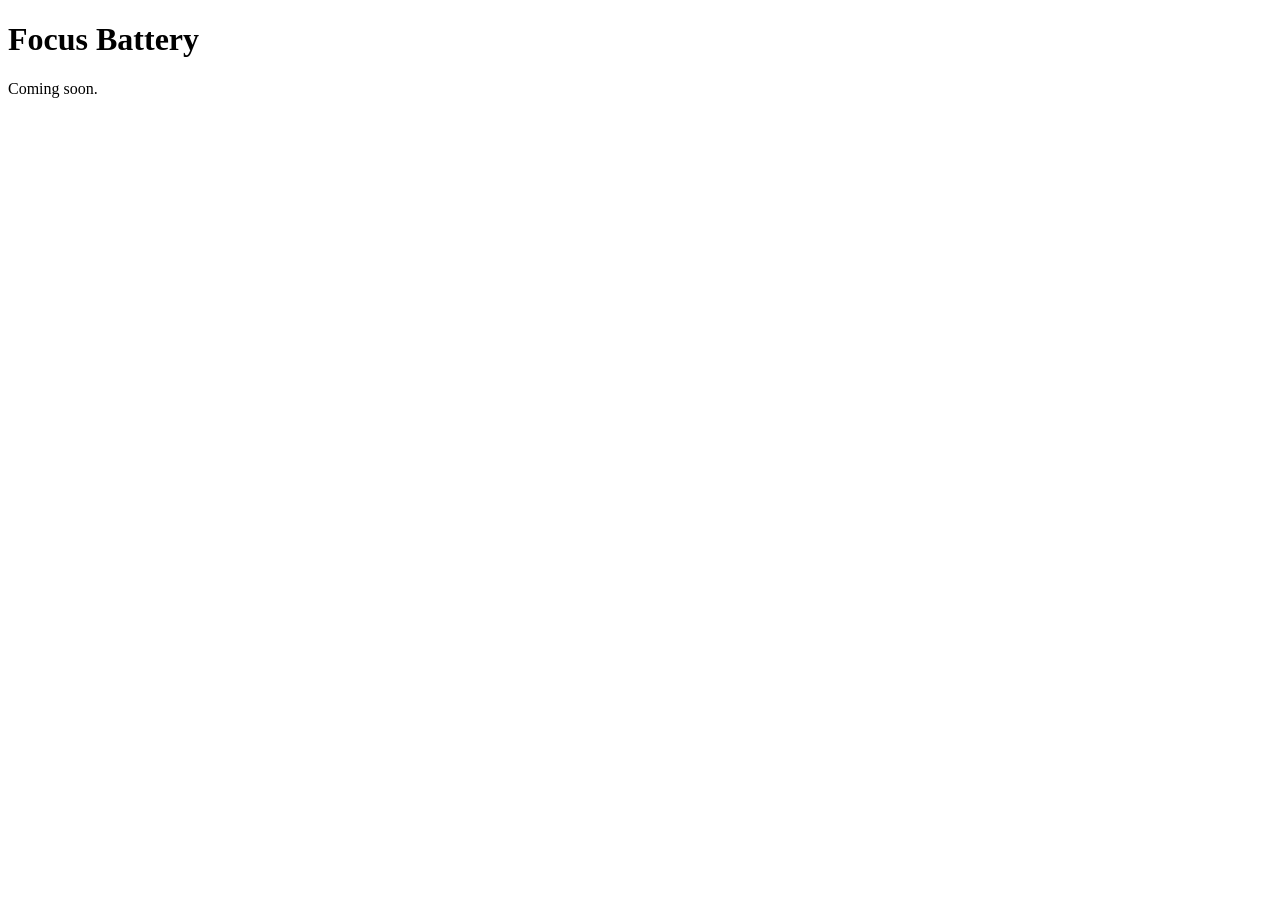
==== index.html @ a7fa2c9c "Create index.html" ====
<!doctype html>
<html lang="en">
<head>
  <meta charset="utf-8" />
  <meta name="viewport" content="width=device-width, initial-scale=1" />
  <title>Focus Battery</title>
</head>
<body>
  <h1>Focus Battery</h1>
  <p>Coming soon.</p>
</body>
</html>
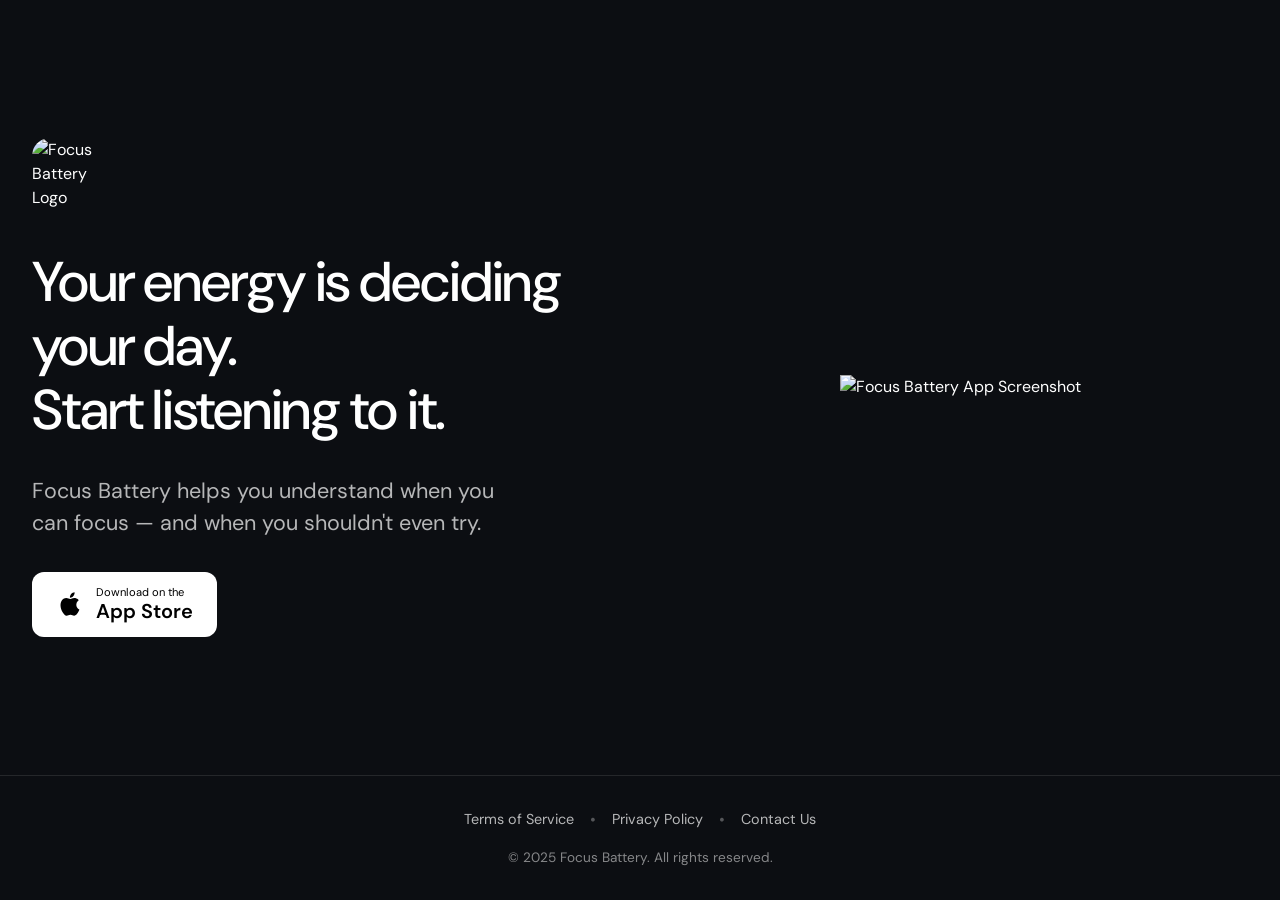
==== commit 64585968: "Add Focus Battery landing page and supporting pages - Create responsive landing page with hero secti" ====
--- a/index.html
+++ b/index.html
@@ -1,12 +1,303 @@
-<!doctype html>
+<!DOCTYPE html>
 <html lang="en">
 <head>
-  <meta charset="utf-8" />
-  <meta name="viewport" content="width=device-width, initial-scale=1" />
-  <title>Focus Battery</title>
+    <meta charset="UTF-8">
+    <meta name="viewport" content="width=device-width, initial-scale=1.0">
+    <title>Focus Battery - Understand When You Can Focus</title>
+    <meta name="description" content="Focus Battery helps you understand when you can focus — and when you shouldn't even try. Track your energy and optimize your day.">
+    <meta name="theme-color" content="#0C0E12">
+
+    <!-- Open Graph -->
+    <meta property="og:title" content="Focus Battery - Understand When You Can Focus">
+    <meta property="og:description" content="Focus Battery helps you understand when you can focus — and when you shouldn't even try.">
+    <meta property="og:type" content="website">
+    <meta property="og:url" content="https://focusbattery.pro">
+    <meta property="og:image" content="https://focusbattery.pro/assets/og-image.png">
+
+    <!-- Favicon -->
+    <link rel="icon" type="image/png" href="assets/logo.png">
+    <link rel="apple-touch-icon" href="assets/logo.png">
+
+    <!-- Fonts -->
+    <link rel="preconnect" href="https://fonts.googleapis.com">
+    <link rel="preconnect" href="https://fonts.gstatic.com" crossorigin>
+    <link href="https://fonts.googleapis.com/css2?family=DM+Sans:ital,opsz,wght@0,9..40,100..1000;1,9..40,100..1000&display=swap" rel="stylesheet">
+
+    <style>
+        * {
+            margin: 0;
+            padding: 0;
+            box-sizing: border-box;
+        }
+
+        html {
+            scroll-behavior: smooth;
+        }
+
+        body {
+            font-family: 'DM Sans', -apple-system, BlinkMacSystemFont, 'Segoe UI', Roboto, sans-serif;
+            background-color: #0C0E12;
+            color: #FFFFFF;
+            min-height: 100vh;
+            display: flex;
+            flex-direction: column;
+            line-height: 1.5;
+            -webkit-font-smoothing: antialiased;
+            -moz-osx-font-smoothing: grayscale;
+        }
+
+        main {
+            flex: 1;
+            display: flex;
+            align-items: center;
+            padding: 2rem;
+            max-width: 1400px;
+            margin: 0 auto;
+            width: 100%;
+        }
+
+        .hero {
+            display: grid;
+            grid-template-columns: 1fr 1fr;
+            gap: 4rem;
+            align-items: center;
+            width: 100%;
+            padding: 2rem 0;
+        }
+
+        .hero-content {
+            display: flex;
+            flex-direction: column;
+            gap: 2rem;
+        }
+
+        .logo {
+            width: 80px;
+            height: 80px;
+            border-radius: 18px;
+        }
+
+        .headline {
+            font-size: clamp(2.5rem, 5vw, 3.5rem);
+            font-weight: 500;
+            line-height: 1.15;
+            letter-spacing: -0.02em;
+        }
+
+        .subheadline {
+            font-size: clamp(1.1rem, 2vw, 1.35rem);
+            color: rgba(255, 255, 255, 0.7);
+            font-weight: 400;
+            max-width: 500px;
+            line-height: 1.5;
+        }
+
+        .app-store-button {
+            display: inline-flex;
+            align-items: center;
+            gap: 0.75rem;
+            background: #FFFFFF;
+            color: #000000;
+            padding: 0.875rem 1.5rem;
+            border-radius: 12px;
+            text-decoration: none;
+            font-weight: 500;
+            transition: transform 0.2s ease, box-shadow 0.2s ease;
+            width: fit-content;
+        }
+
+        .app-store-button:hover {
+            transform: translateY(-2px);
+            box-shadow: 0 8px 30px rgba(255, 255, 255, 0.15);
+        }
+
+        .app-store-button svg {
+            width: 28px;
+            height: 28px;
+        }
+
+        .app-store-text {
+            display: flex;
+            flex-direction: column;
+            align-items: flex-start;
+            line-height: 1.2;
+        }
+
+        .app-store-text .small {
+            font-size: 0.7rem;
+            font-weight: 400;
+        }
+
+        .app-store-text .large {
+            font-size: 1.25rem;
+            font-weight: 600;
+        }
+
+        .hero-image {
+            display: flex;
+            justify-content: center;
+            align-items: center;
+        }
+
+        .phone-mockup {
+            max-width: 100%;
+            height: auto;
+            max-height: 80vh;
+            object-fit: contain;
+        }
+
+        /* Footer */
+        footer {
+            padding: 2rem;
+            text-align: center;
+            border-top: 1px solid rgba(255, 255, 255, 0.1);
+        }
+
+        .footer-links {
+            display: flex;
+            justify-content: center;
+            align-items: center;
+            gap: 1rem;
+            flex-wrap: wrap;
+            margin-bottom: 1rem;
+        }
+
+        .footer-links a {
+            color: rgba(255, 255, 255, 0.7);
+            text-decoration: none;
+            font-size: 0.9rem;
+            transition: color 0.2s ease;
+        }
+
+        .footer-links a:hover {
+            color: #FFFFFF;
+        }
+
+        .footer-links .separator {
+            color: rgba(255, 255, 255, 0.3);
+        }
+
+        .copyright {
+            color: rgba(255, 255, 255, 0.5);
+            font-size: 0.85rem;
+        }
+
+        /* Tablet */
+        @media (max-width: 1024px) {
+            .hero {
+                gap: 3rem;
+            }
+
+            .logo {
+                width: 70px;
+                height: 70px;
+            }
+        }
+
+        /* Mobile */
+        @media (max-width: 768px) {
+            main {
+                padding: 1.5rem;
+                align-items: flex-start;
+            }
+
+            .hero {
+                grid-template-columns: 1fr;
+                gap: 2.5rem;
+                text-align: center;
+                padding: 1rem 0;
+            }
+
+            .hero-content {
+                align-items: center;
+                order: 1;
+            }
+
+            .hero-image {
+                order: 2;
+            }
+
+            .logo {
+                width: 64px;
+                height: 64px;
+            }
+
+            .subheadline {
+                max-width: 100%;
+            }
+
+            .phone-mockup {
+                max-height: 50vh;
+            }
+
+            .footer-links {
+                flex-direction: column;
+                gap: 0.75rem;
+            }
+
+            .footer-links .separator {
+                display: none;
+            }
+        }
+
+        /* Small mobile */
+        @media (max-width: 480px) {
+            main {
+                padding: 1rem;
+            }
+
+            .hero {
+                gap: 2rem;
+            }
+
+            .logo {
+                width: 56px;
+                height: 56px;
+                border-radius: 14px;
+            }
+
+            .app-store-button {
+                padding: 0.75rem 1.25rem;
+            }
+        }
+    </style>
 </head>
 <body>
-  <h1>Focus Battery</h1>
-  <p>Coming soon.</p>
+    <main>
+        <section class="hero">
+            <div class="hero-content">
+                <img src="assets/logo.png" alt="Focus Battery Logo" class="logo">
+
+                <h1 class="headline">Your energy is deciding your day.<br>Start listening to it.</h1>
+
+                <p class="subheadline">Focus Battery helps you understand when you can focus — and when you shouldn't even try.</p>
+
+                <a href="https://apps.apple.com/us/app/focus-battery/id6755793734" class="app-store-button" target="_blank" rel="noopener noreferrer">
+                    <svg viewBox="0 0 24 24" fill="currentColor" xmlns="http://www.w3.org/2000/svg">
+                        <path d="M18.71 19.5C17.88 20.74 17 21.95 15.66 21.97C14.32 22 13.89 21.18 12.37 21.18C10.84 21.18 10.37 21.95 9.1 22C7.79 22.05 6.8 20.68 5.96 19.47C4.25 17 2.94 12.45 4.7 9.39C5.57 7.87 7.13 6.91 8.82 6.88C10.1 6.86 11.32 7.75 12.11 7.75C12.89 7.75 14.37 6.68 15.92 6.84C16.57 6.87 18.39 7.1 19.56 8.82C19.47 8.88 17.39 10.1 17.41 12.63C17.44 15.65 20.06 16.66 20.09 16.67C20.06 16.74 19.67 18.11 18.71 19.5ZM13 3.5C13.73 2.67 14.94 2.04 15.94 2C16.07 3.17 15.6 4.35 14.9 5.19C14.21 6.04 13.07 6.7 11.95 6.61C11.8 5.46 12.36 4.26 13 3.5Z"/>
+                    </svg>
+                    <span class="app-store-text">
+                        <span class="small">Download on the</span>
+                        <span class="large">App Store</span>
+                    </span>
+                </a>
+            </div>
+
+            <div class="hero-image">
+                <img src="assets/phone-mockup.png" alt="Focus Battery App Screenshot" class="phone-mockup">
+            </div>
+        </section>
+    </main>
+
+    <footer>
+        <nav class="footer-links">
+            <a href="terms.html">Terms of Service</a>
+            <span class="separator">•</span>
+            <a href="privacy.html">Privacy Policy</a>
+            <span class="separator">•</span>
+            <a href="contact.html">Contact Us</a>
+        </nav>
+        <p class="copyright">&copy; 2025 Focus Battery. All rights reserved.</p>
+    </footer>
 </body>
 </html>
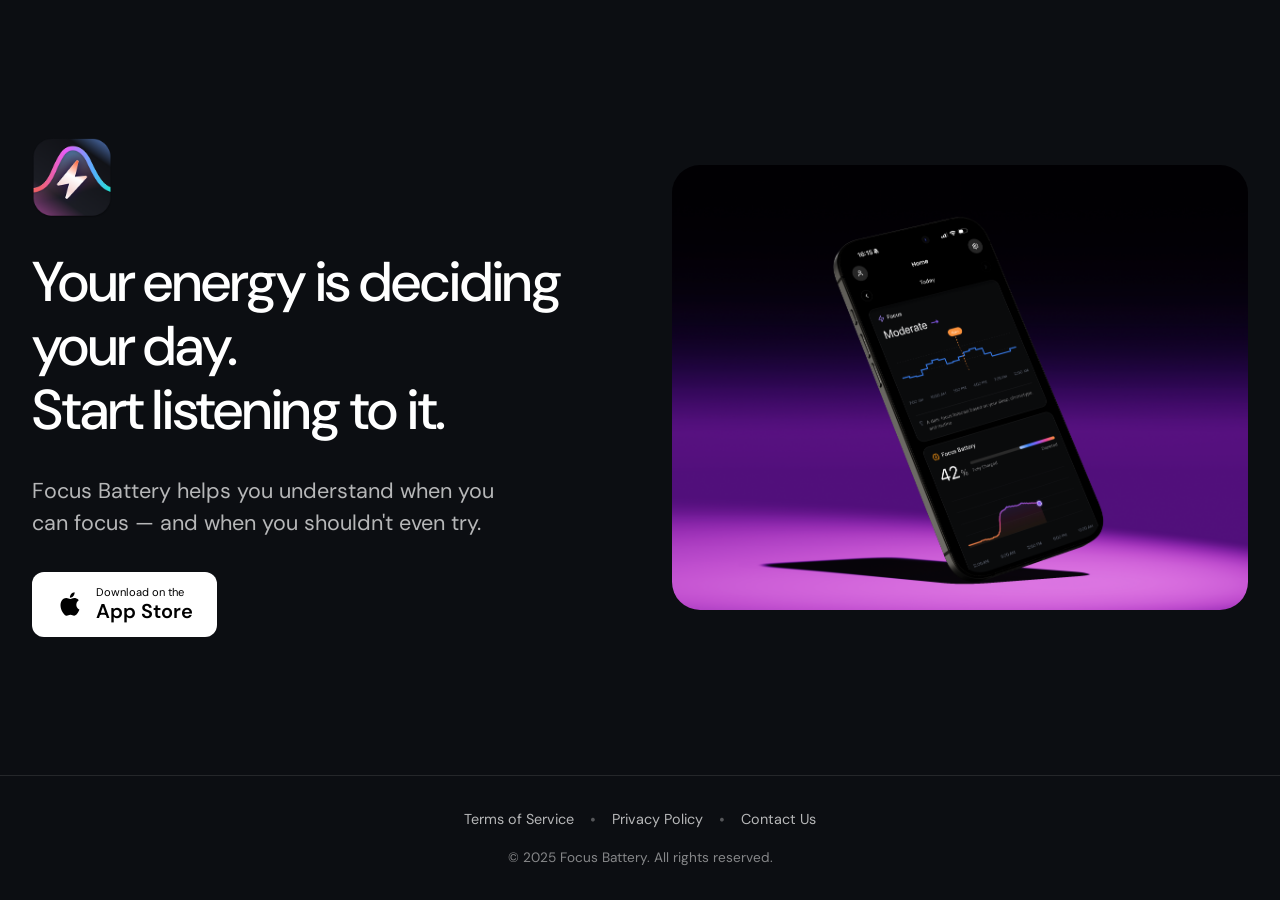
==== commit 77e75357: "Add rounded corners to phone mockup and hero animations - Add 28px border-radius to phone mockup ima" ====
--- a/index.html
+++ b/index.html
@@ -144,6 +144,52 @@
             height: auto;
             max-height: 80vh;
             object-fit: contain;
+            border-radius: 28px;
+        }
+
+        /* Animations */
+        @keyframes fadeInUp {
+            from {
+                opacity: 0;
+                transform: translateY(30px);
+            }
+            to {
+                opacity: 1;
+                transform: translateY(0);
+            }
+        }
+
+        @keyframes fadeIn {
+            from {
+                opacity: 0;
+            }
+            to {
+                opacity: 1;
+            }
+        }
+
+        .logo {
+            animation: fadeInUp 0.8s ease-out forwards;
+        }
+
+        .headline {
+            opacity: 0;
+            animation: fadeInUp 0.8s ease-out 0.15s forwards;
+        }
+
+        .subheadline {
+            opacity: 0;
+            animation: fadeInUp 0.8s ease-out 0.3s forwards;
+        }
+
+        .app-store-button {
+            opacity: 0;
+            animation: fadeInUp 0.8s ease-out 0.45s forwards;
+        }
+
+        .hero-image {
+            opacity: 0;
+            animation: fadeIn 1s ease-out 0.3s forwards;
         }
 
         /* Footer */
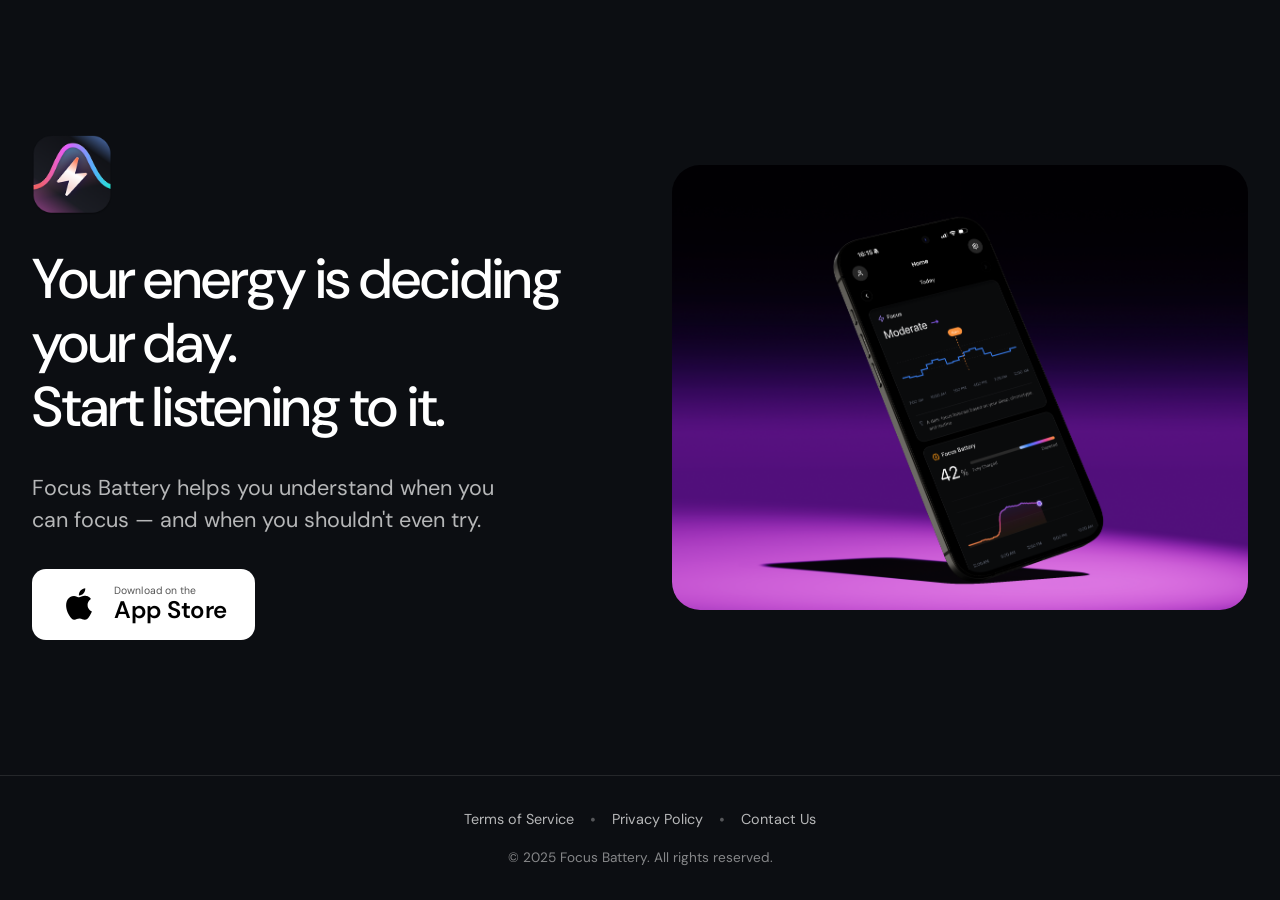
==== commit 1860f858: "Adjust App Store button proportions to match Apple design - Increase Apple logo size to 38px - Incre" ====
--- a/index.html
+++ b/index.html
@@ -95,11 +95,11 @@
         .app-store-button {
             display: inline-flex;
             align-items: center;
-            gap: 0.75rem;
+            gap: 1rem;
             background: #FFFFFF;
             color: #000000;
-            padding: 0.875rem 1.5rem;
-            border-radius: 12px;
+            padding: 1rem 1.75rem;
+            border-radius: 14px;
             text-decoration: none;
             font-weight: 500;
             transition: transform 0.2s ease, box-shadow 0.2s ease;
@@ -112,25 +112,28 @@
         }
 
         .app-store-button svg {
-            width: 28px;
-            height: 28px;
+            width: 38px;
+            height: 38px;
         }
 
         .app-store-text {
             display: flex;
             flex-direction: column;
             align-items: flex-start;
-            line-height: 1.2;
+            line-height: 1.15;
         }
 
         .app-store-text .small {
-            font-size: 0.7rem;
+            font-size: 0.65rem;
             font-weight: 400;
+            color: #555555;
+            letter-spacing: 0.01em;
         }
 
         .app-store-text .large {
-            font-size: 1.25rem;
+            font-size: 1.5rem;
             font-weight: 600;
+            letter-spacing: -0.02em;
         }
 
         .hero-image {
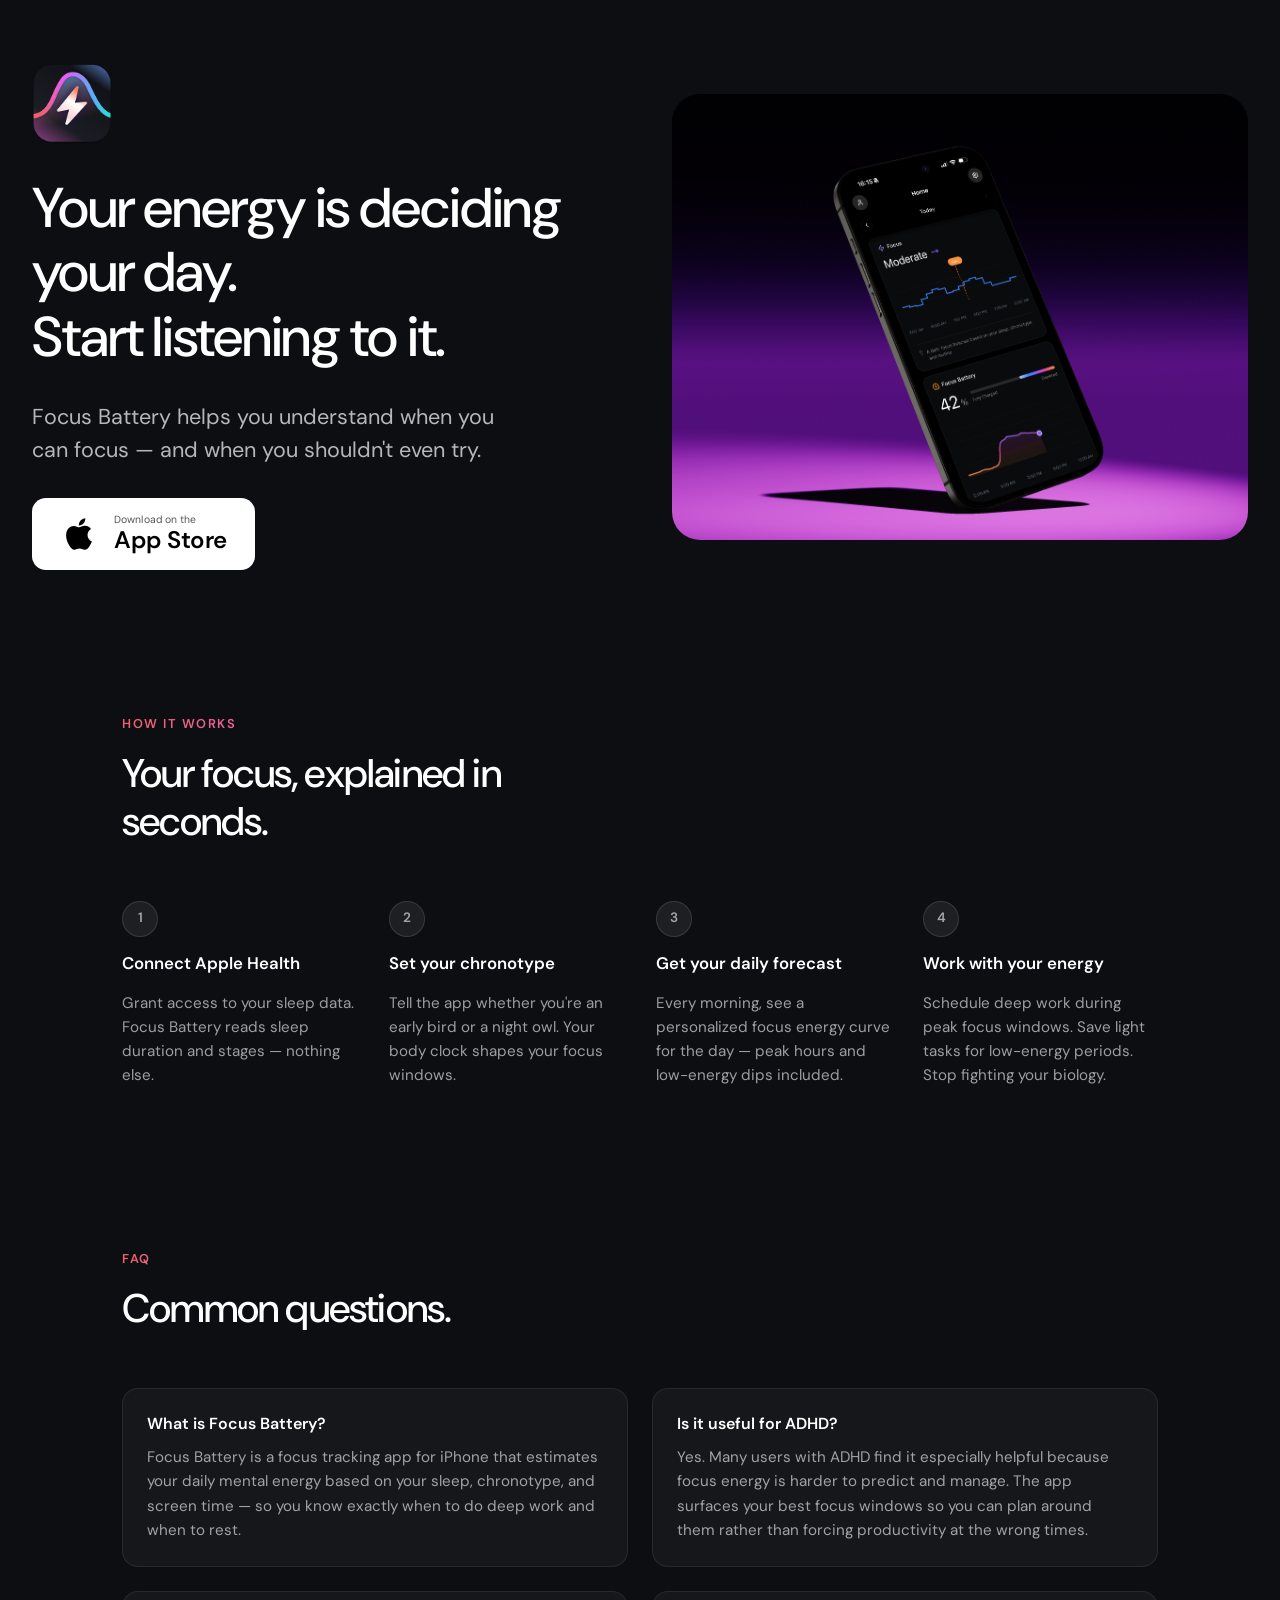
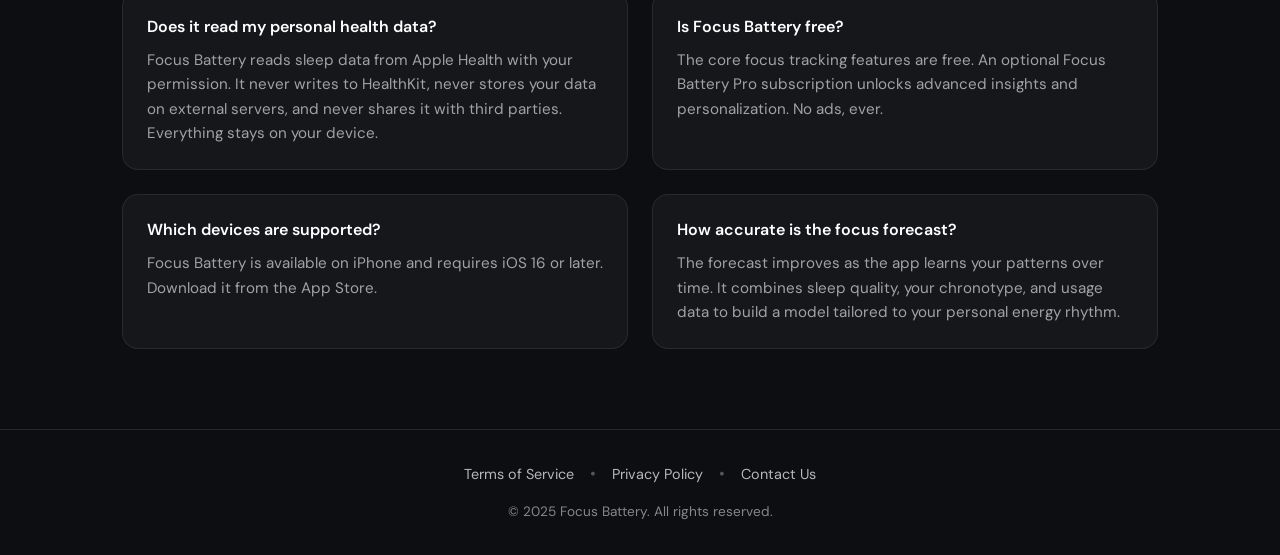
==== commit bfe85564: "Improve SEO: meta tags, structured data, How it Works, FAQ, sitemap - Update <title> and <meta descr" ====
--- a/index.html
+++ b/index.html
@@ -3,16 +3,27 @@
 <head>
     <meta charset="UTF-8">
     <meta name="viewport" content="width=device-width, initial-scale=1.0">
-    <title>Focus Battery - Understand When You Can Focus</title>
-    <meta name="description" content="Focus Battery helps you understand when you can focus — and when you shouldn't even try. Track your energy and optimize your day.">
+    <title>Focus Battery — Focus Tracking App for iPhone</title>
+    <meta name="description" content="Focus Battery shows your daily focus windows based on sleep, chronotype, and screen time. A focus energy tracker for iPhone — perfect for deep work and ADHD productivity.">
     <meta name="theme-color" content="#0C0E12">
+    <link rel="canonical" href="https://focusbattery.pro/">
 
     <!-- Open Graph -->
-    <meta property="og:title" content="Focus Battery - Understand When You Can Focus">
-    <meta property="og:description" content="Focus Battery helps you understand when you can focus — and when you shouldn't even try.">
+    <meta property="og:title" content="Focus Battery — Focus Tracking App for iPhone">
+    <meta property="og:description" content="Know when to focus and when to rest. Focus Battery tracks your mental energy and shows your best focus windows throughout the day.">
     <meta property="og:type" content="website">
-    <meta property="og:url" content="https://focusbattery.pro">
-    <meta property="og:image" content="https://focusbattery.pro/assets/og-image.png">
+    <meta property="og:url" content="https://focusbattery.pro/">
+    <meta property="og:image" content="https://focusbattery.pro/assets/phone-mockup.png">
+    <meta property="og:image:width" content="1200">
+    <meta property="og:image:height" content="630">
+    <meta property="og:site_name" content="Focus Battery">
+    <meta property="og:locale" content="en_US">
+
+    <!-- Twitter Card -->
+    <meta name="twitter:card" content="summary_large_image">
+    <meta name="twitter:title" content="Focus Battery — Focus Tracking App for iPhone">
+    <meta name="twitter:description" content="Know when to focus and when to rest. Focus Battery tracks your mental energy and shows your best focus windows throughout the day.">
+    <meta name="twitter:image" content="https://focusbattery.pro/assets/phone-mockup.png">
 
     <!-- Favicon -->
     <link rel="icon" type="image/png" href="assets/logo.png">
@@ -22,6 +33,39 @@
     <link rel="preconnect" href="https://fonts.googleapis.com">
     <link rel="preconnect" href="https://fonts.gstatic.com" crossorigin>
     <link href="https://fonts.googleapis.com/css2?family=DM+Sans:ital,opsz,wght@0,9..40,100..1000;1,9..40,100..1000&display=swap" rel="stylesheet">
+
+    <!-- Structured Data -->
+    <script type="application/ld+json">
+    {
+      "@context": "https://schema.org",
+      "@type": "MobileApplication",
+      "name": "Focus Battery",
+      "description": "Focus Battery tracks your mental energy based on sleep, chronotype, and screen time to show your daily focus windows. A focus tracking app for iPhone designed for deep work and ADHD productivity.",
+      "url": "https://focusbattery.pro/",
+      "applicationCategory": "HealthApplication",
+      "operatingSystem": "iOS",
+      "offers": {
+        "@type": "Offer",
+        "price": "0",
+        "priceCurrency": "USD"
+      },
+      "installUrl": "https://apps.apple.com/us/app/focus-battery/id6755793734",
+      "screenshot": "https://focusbattery.pro/assets/phone-mockup.png",
+      "featureList": [
+        "Daily focus energy forecast",
+        "Sleep-based focus tracking",
+        "Chronotype-aware scheduling",
+        "Screen time analysis",
+        "Focus window predictions",
+        "ADHD-friendly productivity insights"
+      ],
+      "publisher": {
+        "@type": "Organization",
+        "name": "Focus Battery",
+        "url": "https://focusbattery.pro/"
+      }
+    }
+    </script>
 
     <style>
         * {
@@ -46,6 +90,7 @@
             -moz-osx-font-smoothing: grayscale;
         }
 
+        /* ── Hero ─────────────────────────────────── */
         main {
             flex: 1;
             display: flex;
@@ -150,52 +195,133 @@
             border-radius: 28px;
         }
 
-        /* Animations */
+        /* ── Animations ───────────────────────────── */
         @keyframes fadeInUp {
-            from {
-                opacity: 0;
-                transform: translateY(30px);
-            }
-            to {
-                opacity: 1;
-                transform: translateY(0);
-            }
+            from { opacity: 0; transform: translateY(30px); }
+            to   { opacity: 1; transform: translateY(0); }
         }
 
         @keyframes fadeIn {
-            from {
-                opacity: 0;
-            }
-            to {
-                opacity: 1;
-            }
-        }
-
-        .logo {
-            animation: fadeInUp 0.8s ease-out forwards;
-        }
-
-        .headline {
-            opacity: 0;
-            animation: fadeInUp 0.8s ease-out 0.15s forwards;
-        }
-
-        .subheadline {
-            opacity: 0;
-            animation: fadeInUp 0.8s ease-out 0.3s forwards;
-        }
-
-        .app-store-button {
-            opacity: 0;
-            animation: fadeInUp 0.8s ease-out 0.45s forwards;
-        }
-
-        .hero-image {
-            opacity: 0;
-            animation: fadeIn 1s ease-out 0.3s forwards;
-        }
-
-        /* Footer */
+            from { opacity: 0; }
+            to   { opacity: 1; }
+        }
+
+        .logo        { animation: fadeInUp 0.8s ease-out forwards; }
+        .headline    { opacity: 0; animation: fadeInUp 0.8s ease-out 0.15s forwards; }
+        .subheadline { opacity: 0; animation: fadeInUp 0.8s ease-out 0.3s forwards; }
+        .app-store-button { opacity: 0; animation: fadeInUp 0.8s ease-out 0.45s forwards; }
+        .hero-image  { opacity: 0; animation: fadeIn 1s ease-out 0.3s forwards; }
+
+        /* ── How It Works ─────────────────────────── */
+        .how-it-works {
+            padding: 5rem 2rem;
+            max-width: 1100px;
+            margin: 0 auto;
+            width: 100%;
+        }
+
+        .section-label {
+            font-size: 0.8rem;
+            font-weight: 600;
+            letter-spacing: 0.12em;
+            text-transform: uppercase;
+            background: linear-gradient(90deg, #F0616A, #E65DFE, #56B0FD, #1DEBD0);
+            -webkit-background-clip: text;
+            -webkit-text-fill-color: transparent;
+            background-clip: text;
+            margin-bottom: 1rem;
+        }
+
+        .section-title {
+            font-size: clamp(1.75rem, 3.5vw, 2.5rem);
+            font-weight: 500;
+            letter-spacing: -0.02em;
+            margin-bottom: 3.5rem;
+            max-width: 520px;
+            line-height: 1.2;
+        }
+
+        .steps {
+            display: grid;
+            grid-template-columns: repeat(4, 1fr);
+            gap: 2rem;
+        }
+
+        .step {
+            display: flex;
+            flex-direction: column;
+            gap: 1rem;
+        }
+
+        .step-number {
+            width: 36px;
+            height: 36px;
+            border-radius: 50%;
+            background: rgba(255, 255, 255, 0.07);
+            border: 1px solid rgba(255, 255, 255, 0.12);
+            display: flex;
+            align-items: center;
+            justify-content: center;
+            font-size: 0.85rem;
+            font-weight: 600;
+            color: rgba(255, 255, 255, 0.6);
+        }
+
+        .step h3 {
+            font-size: 1.05rem;
+            font-weight: 600;
+            line-height: 1.3;
+        }
+
+        .step p {
+            font-size: 0.95rem;
+            color: rgba(255, 255, 255, 0.6);
+            line-height: 1.6;
+        }
+
+        /* ── Divider ──────────────────────────────── */
+        .section-divider {
+            height: 1px;
+            background: rgba(255, 255, 255, 0.08);
+            max-width: 1100px;
+            margin: 0 auto;
+        }
+
+        /* ── FAQ ──────────────────────────────────── */
+        .faq {
+            padding: 5rem 2rem;
+            max-width: 1100px;
+            margin: 0 auto;
+            width: 100%;
+        }
+
+        .faq-grid {
+            display: grid;
+            grid-template-columns: 1fr 1fr;
+            gap: 1.5rem;
+        }
+
+        .faq-item {
+            background: rgba(255, 255, 255, 0.04);
+            border: 1px solid rgba(255, 255, 255, 0.08);
+            border-radius: 16px;
+            padding: 1.5rem;
+        }
+
+        .faq-item h3 {
+            font-size: 1rem;
+            font-weight: 600;
+            margin-bottom: 0.6rem;
+            line-height: 1.4;
+        }
+
+        .faq-item p {
+            font-size: 0.95rem;
+            color: rgba(255, 255, 255, 0.6);
+            line-height: 1.6;
+        }
+
+        /* ── Footer ───────────────────────────────── */
         footer {
             padding: 2rem;
             text-align: center;
@@ -218,37 +344,25 @@
             transition: color 0.2s ease;
         }
 
-        .footer-links a:hover {
-            color: #FFFFFF;
-        }
-
-        .footer-links .separator {
-            color: rgba(255, 255, 255, 0.3);
-        }
+        .footer-links a:hover { color: #FFFFFF; }
+
+        .footer-links .separator { color: rgba(255, 255, 255, 0.3); }
 
         .copyright {
             color: rgba(255, 255, 255, 0.5);
             font-size: 0.85rem;
         }
 
-        /* Tablet */
+        /* ── Tablet ───────────────────────────────── */
         @media (max-width: 1024px) {
-            .hero {
-                gap: 3rem;
-            }
-
-            .logo {
-                width: 70px;
-                height: 70px;
-            }
-        }
-
-        /* Mobile */
+            .hero { gap: 3rem; }
+            .logo { width: 70px; height: 70px; }
+            .steps { grid-template-columns: repeat(2, 1fr); }
+        }
+
+        /* ── Mobile ───────────────────────────────── */
         @media (max-width: 768px) {
-            main {
-                padding: 1.5rem;
-                align-items: flex-start;
-            }
+            main { padding: 1.5rem; align-items: flex-start; }
 
             .hero {
                 grid-template-columns: 1fr;
@@ -257,72 +371,47 @@
                 padding: 1rem 0;
             }
 
-            .hero-content {
-                align-items: center;
-                order: 1;
-            }
-
-            .hero-image {
-                order: 2;
-            }
-
-            .logo {
-                width: 64px;
-                height: 64px;
-            }
-
-            .subheadline {
-                max-width: 100%;
-            }
-
-            .phone-mockup {
-                max-height: 50vh;
-            }
-
-            .footer-links {
-                flex-direction: column;
-                gap: 0.75rem;
-            }
-
-            .footer-links .separator {
-                display: none;
-            }
-        }
-
-        /* Small mobile */
+            .hero-content { align-items: center; order: 1; }
+            .hero-image   { order: 2; }
+            .logo         { width: 64px; height: 64px; }
+            .subheadline  { max-width: 100%; }
+            .phone-mockup { max-height: 50vh; }
+
+            .how-it-works, .faq { padding: 3.5rem 1.5rem; }
+            .section-title { margin-bottom: 2.5rem; }
+            .steps { grid-template-columns: 1fr; gap: 1.5rem; }
+            .faq-grid { grid-template-columns: 1fr; }
+
+            .footer-links { flex-direction: column; gap: 0.75rem; }
+            .footer-links .separator { display: none; }
+        }
+
+        /* ── Small mobile ─────────────────────────── */
         @media (max-width: 480px) {
-            main {
-                padding: 1rem;
-            }
-
-            .hero {
-                gap: 2rem;
-            }
-
-            .logo {
-                width: 56px;
-                height: 56px;
-                border-radius: 14px;
-            }
-
-            .app-store-button {
-                padding: 0.75rem 1.25rem;
-            }
+            main { padding: 1rem; }
+            .hero { gap: 2rem; }
+            .logo { width: 56px; height: 56px; border-radius: 14px; }
+            .app-store-button { padding: 0.75rem 1.25rem; }
+            .how-it-works, .faq { padding: 3rem 1rem; }
         }
     </style>
 </head>
 <body>
     <main>
-        <section class="hero">
+        <section class="hero" aria-label="Hero">
             <div class="hero-content">
-                <img src="assets/logo.png" alt="Focus Battery Logo" class="logo">
+                <img src="assets/logo.png" alt="Focus Battery app icon" class="logo" width="80" height="80">
 
                 <h1 class="headline">Your energy is deciding your day.<br>Start listening to it.</h1>
 
                 <p class="subheadline">Focus Battery helps you understand when you can focus — and when you shouldn't even try.</p>
 
-                <a href="https://apps.apple.com/us/app/focus-battery/id6755793734" class="app-store-button" target="_blank" rel="noopener noreferrer">
-                    <svg viewBox="0 0 24 24" fill="currentColor" xmlns="http://www.w3.org/2000/svg">
+                <a href="https://apps.apple.com/us/app/focus-battery/id6755793734"
+                   class="app-store-button"
+                   target="_blank"
+                   rel="noopener noreferrer"
+                   aria-label="Download Focus Battery on the App Store">
+                    <svg viewBox="0 0 24 24" fill="currentColor" xmlns="http://www.w3.org/2000/svg" aria-hidden="true">
                         <path d="M18.71 19.5C17.88 20.74 17 21.95 15.66 21.97C14.32 22 13.89 21.18 12.37 21.18C10.84 21.18 10.37 21.95 9.1 22C7.79 22.05 6.8 20.68 5.96 19.47C4.25 17 2.94 12.45 4.7 9.39C5.57 7.87 7.13 6.91 8.82 6.88C10.1 6.86 11.32 7.75 12.11 7.75C12.89 7.75 14.37 6.68 15.92 6.84C16.57 6.87 18.39 7.1 19.56 8.82C19.47 8.88 17.39 10.1 17.41 12.63C17.44 15.65 20.06 16.66 20.09 16.67C20.06 16.74 19.67 18.11 18.71 19.5ZM13 3.5C13.73 2.67 14.94 2.04 15.94 2C16.07 3.17 15.6 4.35 14.9 5.19C14.21 6.04 13.07 6.7 11.95 6.61C11.8 5.46 12.36 4.26 13 3.5Z"/>
                     </svg>
                     <span class="app-store-text">
@@ -333,17 +422,83 @@
             </div>
 
             <div class="hero-image">
-                <img src="assets/phone-mockup.png" alt="Focus Battery App Screenshot" class="phone-mockup">
+                <img src="assets/phone-mockup.png"
+                     alt="Focus Battery app showing a daily focus forecast with energy levels throughout the day"
+                     class="phone-mockup"
+                     width="600"
+                     loading="eager">
             </div>
         </section>
     </main>
 
+    <!-- How It Works -->
+    <section class="how-it-works" aria-label="How Focus Battery works">
+        <p class="section-label">How it works</p>
+        <h2 class="section-title">Your focus, explained in seconds.</h2>
+        <div class="steps">
+            <div class="step">
+                <div class="step-number" aria-hidden="true">1</div>
+                <h3>Connect Apple Health</h3>
+                <p>Grant access to your sleep data. Focus Battery reads sleep duration and stages — nothing else.</p>
+            </div>
+            <div class="step">
+                <div class="step-number" aria-hidden="true">2</div>
+                <h3>Set your chronotype</h3>
+                <p>Tell the app whether you're an early bird or a night owl. Your body clock shapes your focus windows.</p>
+            </div>
+            <div class="step">
+                <div class="step-number" aria-hidden="true">3</div>
+                <h3>Get your daily forecast</h3>
+                <p>Every morning, see a personalized focus energy curve for the day — peak hours and low-energy dips included.</p>
+            </div>
+            <div class="step">
+                <div class="step-number" aria-hidden="true">4</div>
+                <h3>Work with your energy</h3>
+                <p>Schedule deep work during peak focus windows. Save light tasks for low-energy periods. Stop fighting your biology.</p>
+            </div>
+        </div>
+    </section>
+
+    <div class="section-divider" role="separator"></div>
+
+    <!-- FAQ -->
+    <section class="faq" aria-label="Frequently asked questions">
+        <p class="section-label">FAQ</p>
+        <h2 class="section-title">Common questions.</h2>
+        <div class="faq-grid">
+            <div class="faq-item">
+                <h3>What is Focus Battery?</h3>
+                <p>Focus Battery is a focus tracking app for iPhone that estimates your daily mental energy based on your sleep, chronotype, and screen time — so you know exactly when to do deep work and when to rest.</p>
+            </div>
+            <div class="faq-item">
+                <h3>Is it useful for ADHD?</h3>
+                <p>Yes. Many users with ADHD find it especially helpful because focus energy is harder to predict and manage. The app surfaces your best focus windows so you can plan around them rather than forcing productivity at the wrong times.</p>
+            </div>
+            <div class="faq-item">
+                <h3>Does it read my personal health data?</h3>
+                <p>Focus Battery reads sleep data from Apple Health with your permission. It never writes to HealthKit, never stores your data on external servers, and never shares it with third parties. Everything stays on your device.</p>
+            </div>
+            <div class="faq-item">
+                <h3>Is Focus Battery free?</h3>
+                <p>The core focus tracking features are free. An optional Focus Battery Pro subscription unlocks advanced insights and personalization. No ads, ever.</p>
+            </div>
+            <div class="faq-item">
+                <h3>Which devices are supported?</h3>
+                <p>Focus Battery is available on iPhone and requires iOS 16 or later. Download it from the App Store.</p>
+            </div>
+            <div class="faq-item">
+                <h3>How accurate is the focus forecast?</h3>
+                <p>The forecast improves as the app learns your patterns over time. It combines sleep quality, your chronotype, and usage data to build a model tailored to your personal energy rhythm.</p>
+            </div>
+        </div>
+    </section>
+
     <footer>
-        <nav class="footer-links">
+        <nav class="footer-links" aria-label="Footer navigation">
             <a href="terms.html">Terms of Service</a>
-            <span class="separator">•</span>
+            <span class="separator" aria-hidden="true">•</span>
             <a href="privacy.html">Privacy Policy</a>
-            <span class="separator">•</span>
+            <span class="separator" aria-hidden="true">•</span>
             <a href="contact.html">Contact Us</a>
         </nav>
         <p class="copyright">&copy; 2025 Focus Battery. All rights reserved.</p>
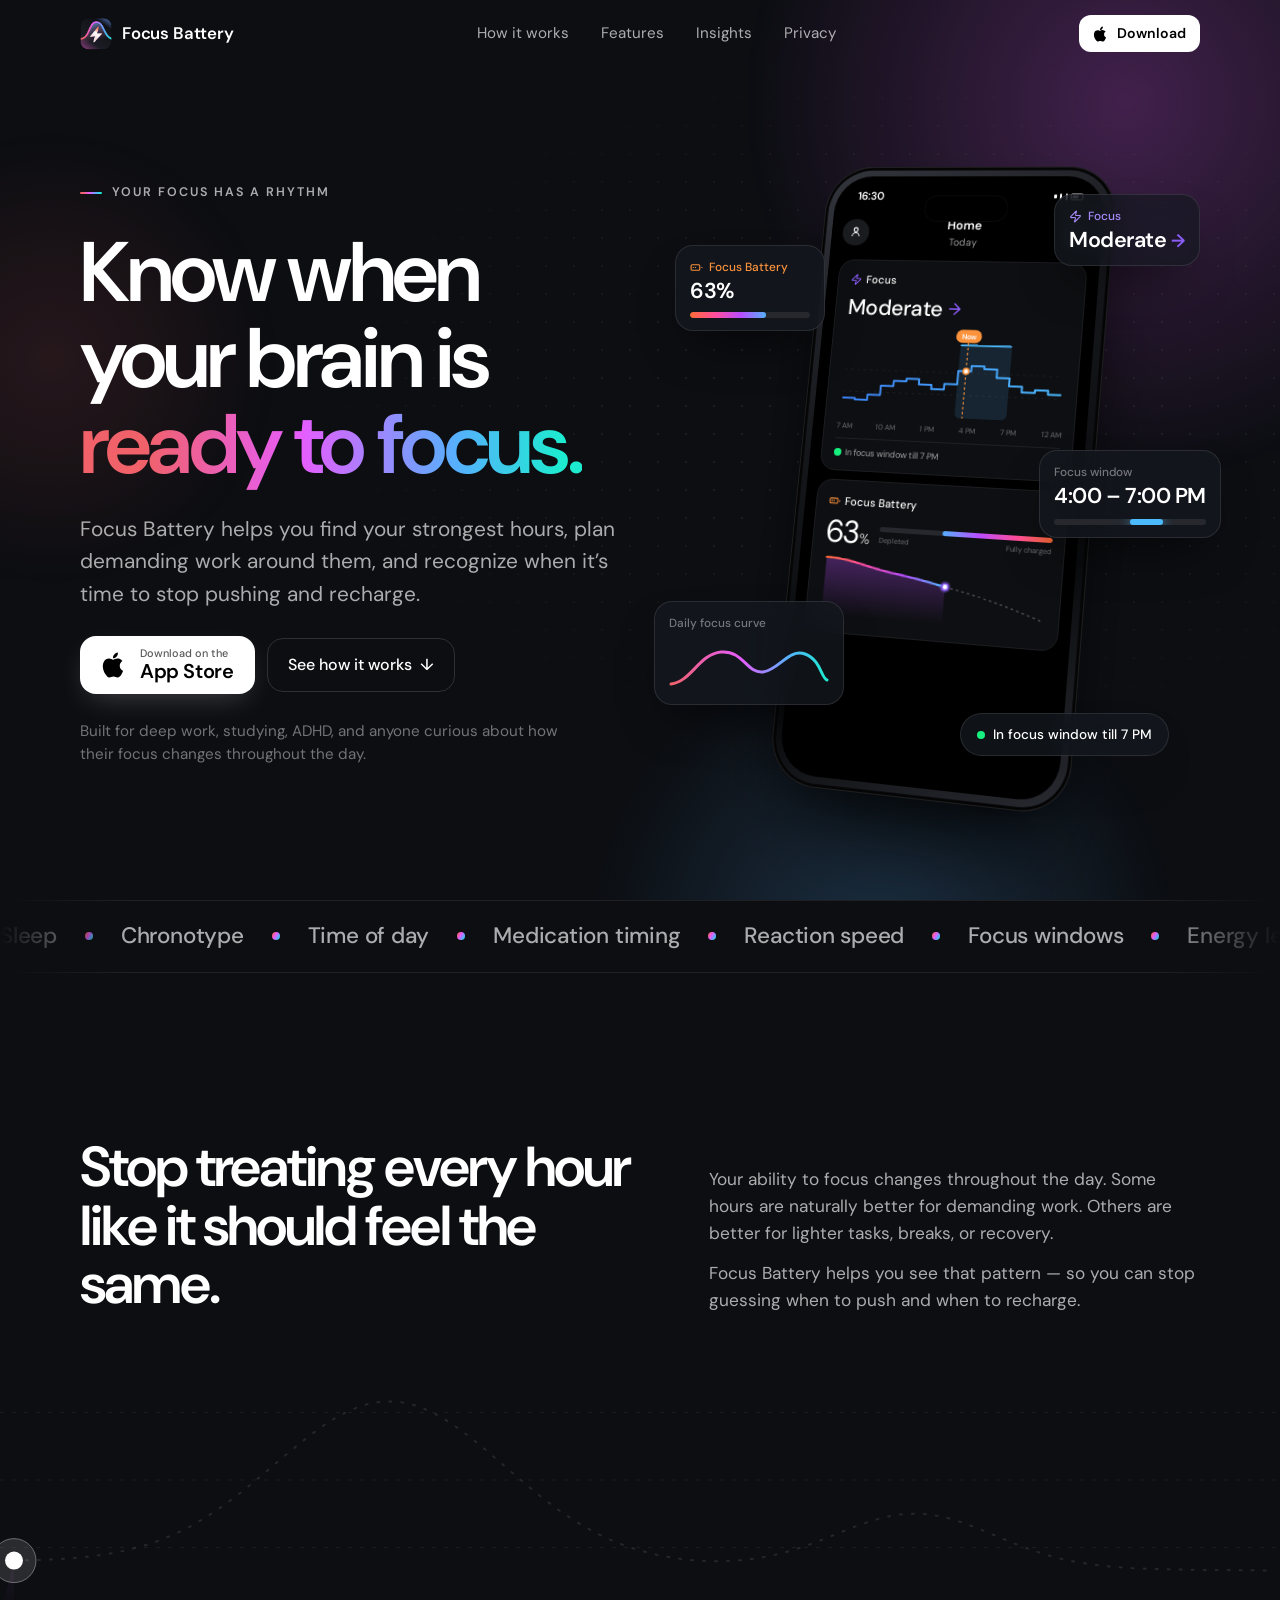
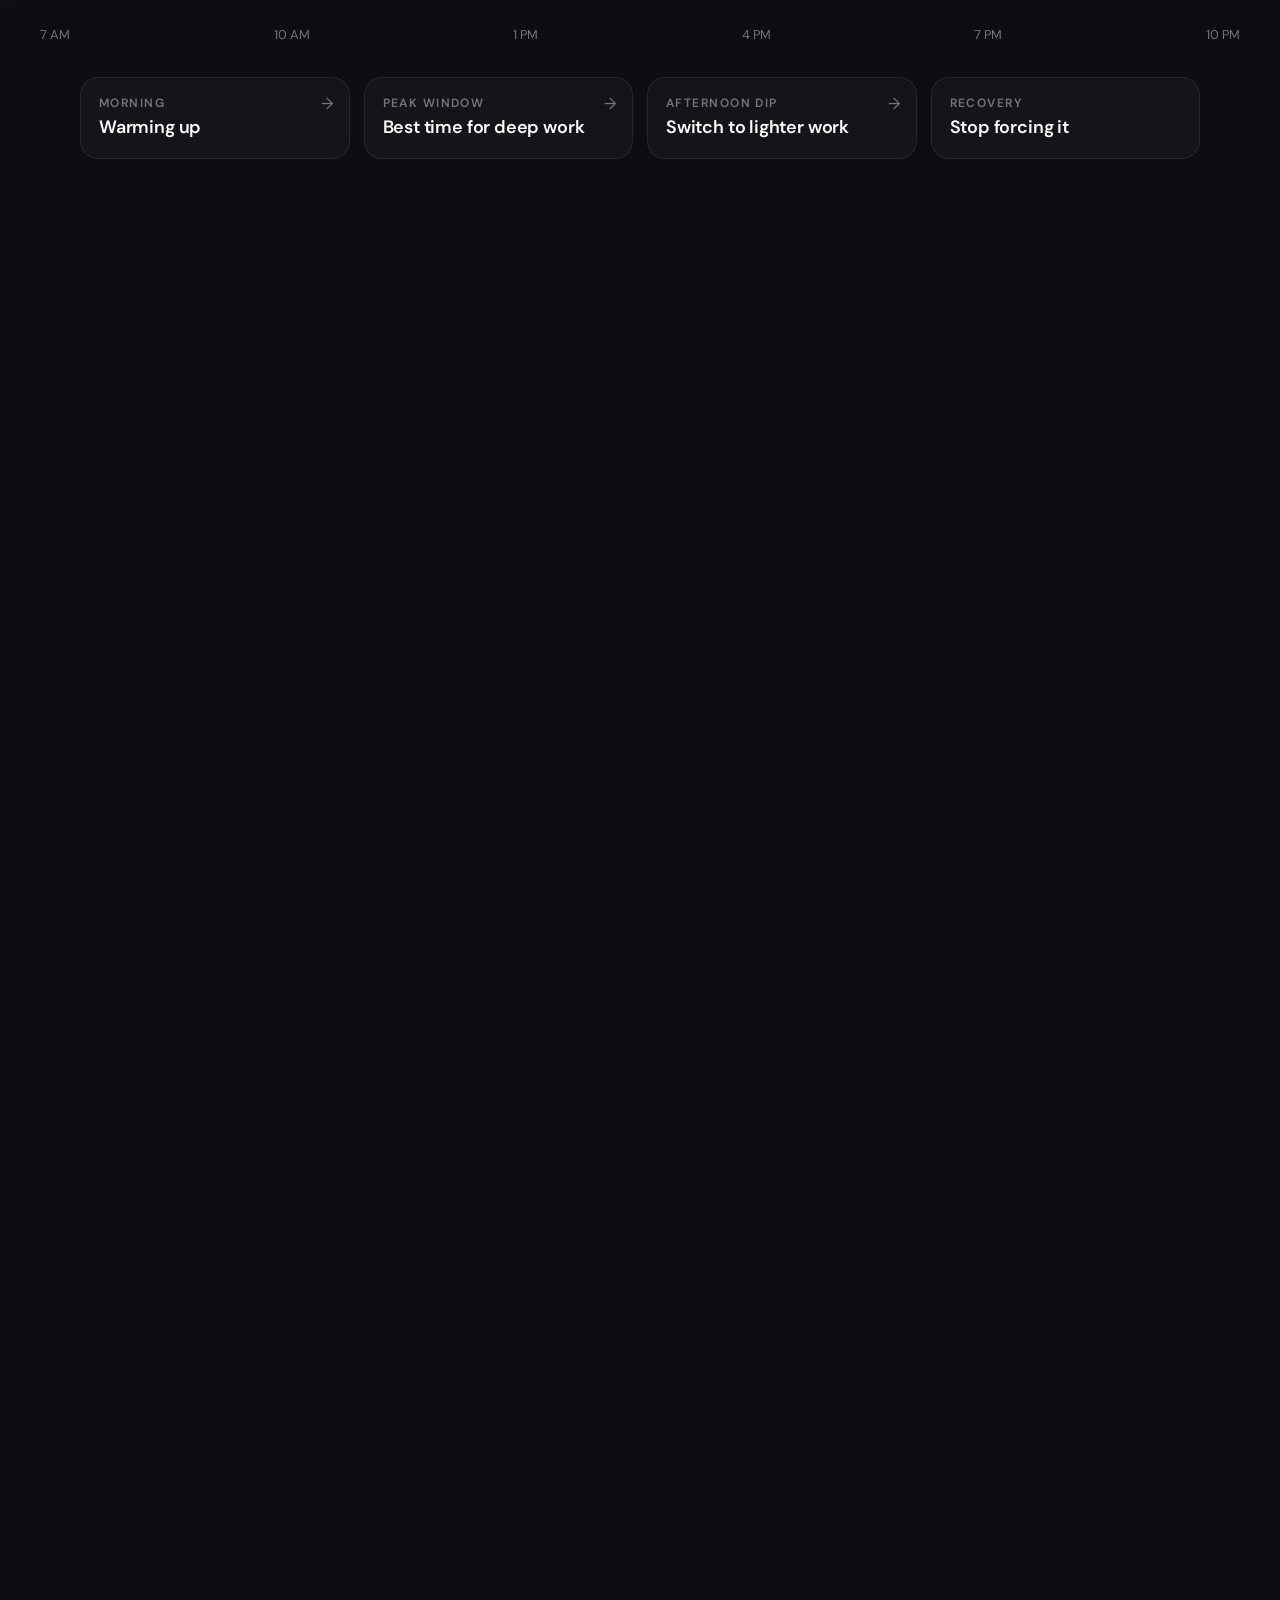
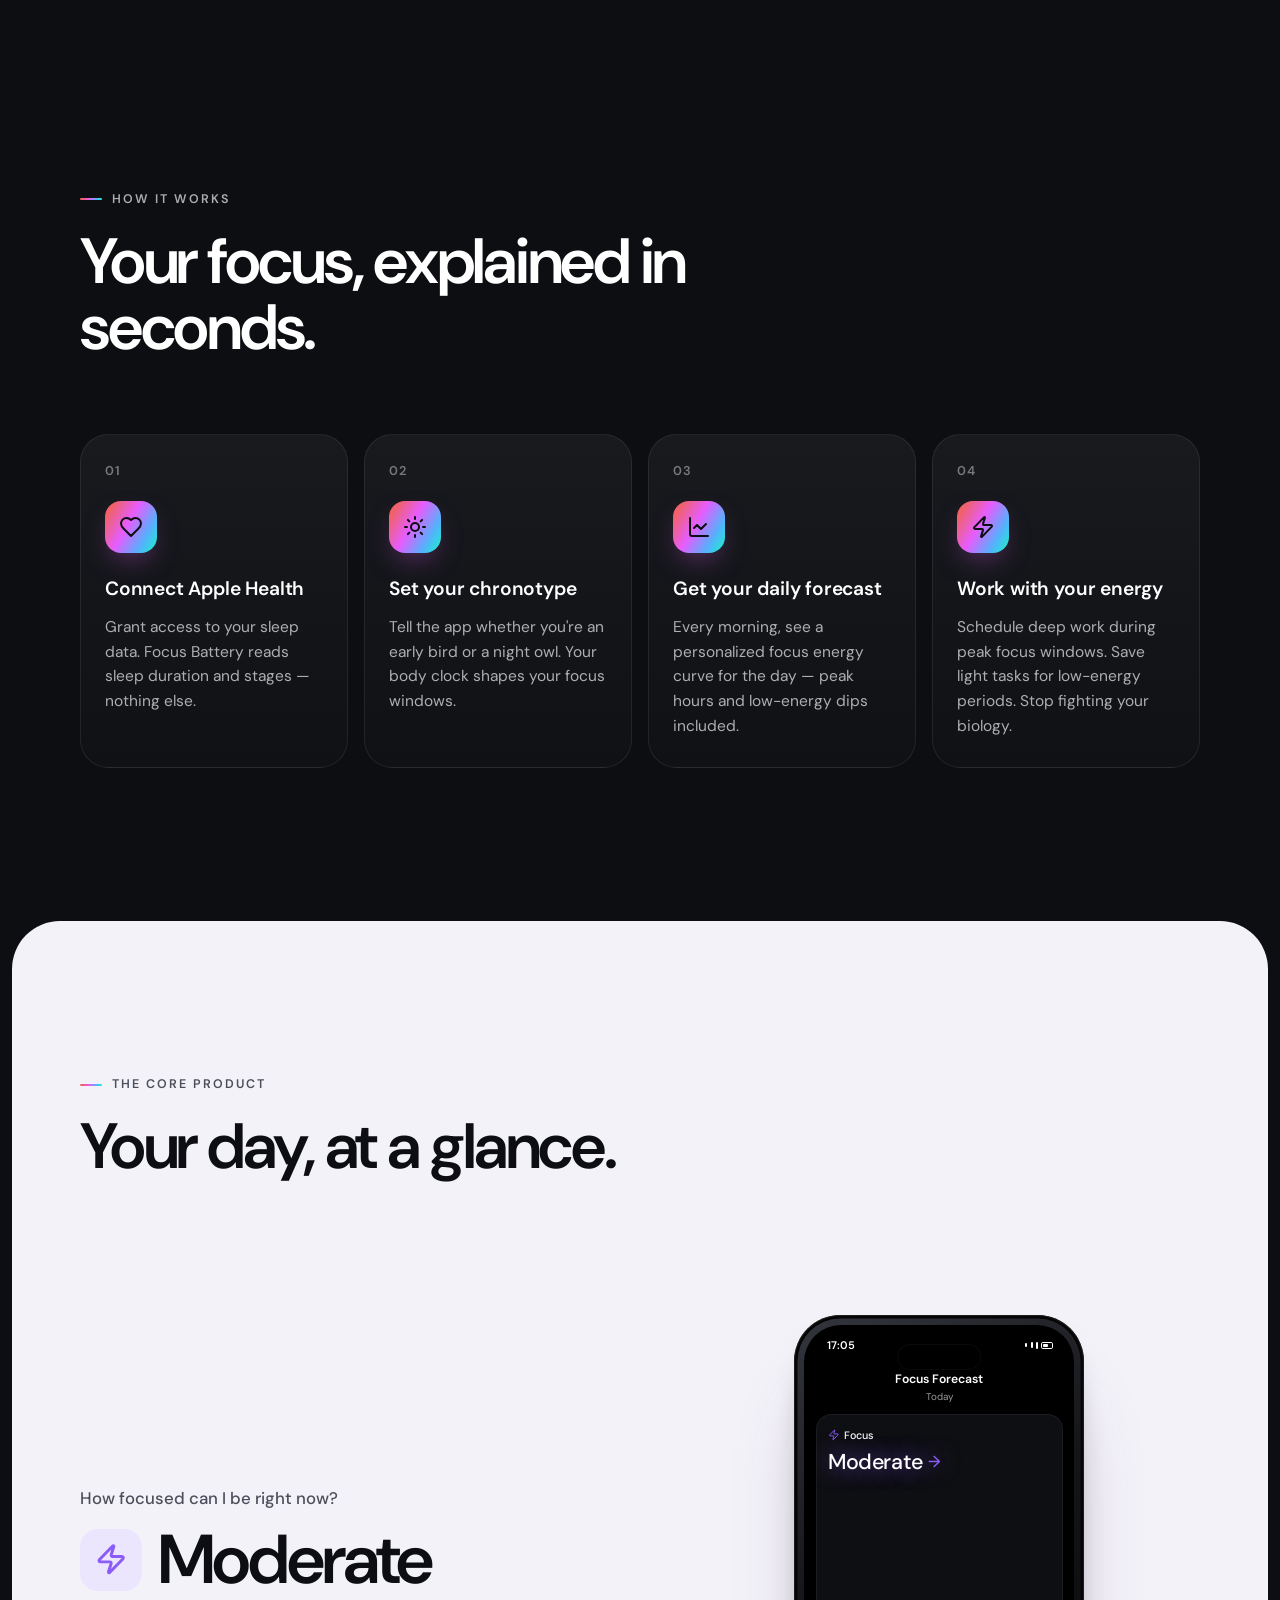
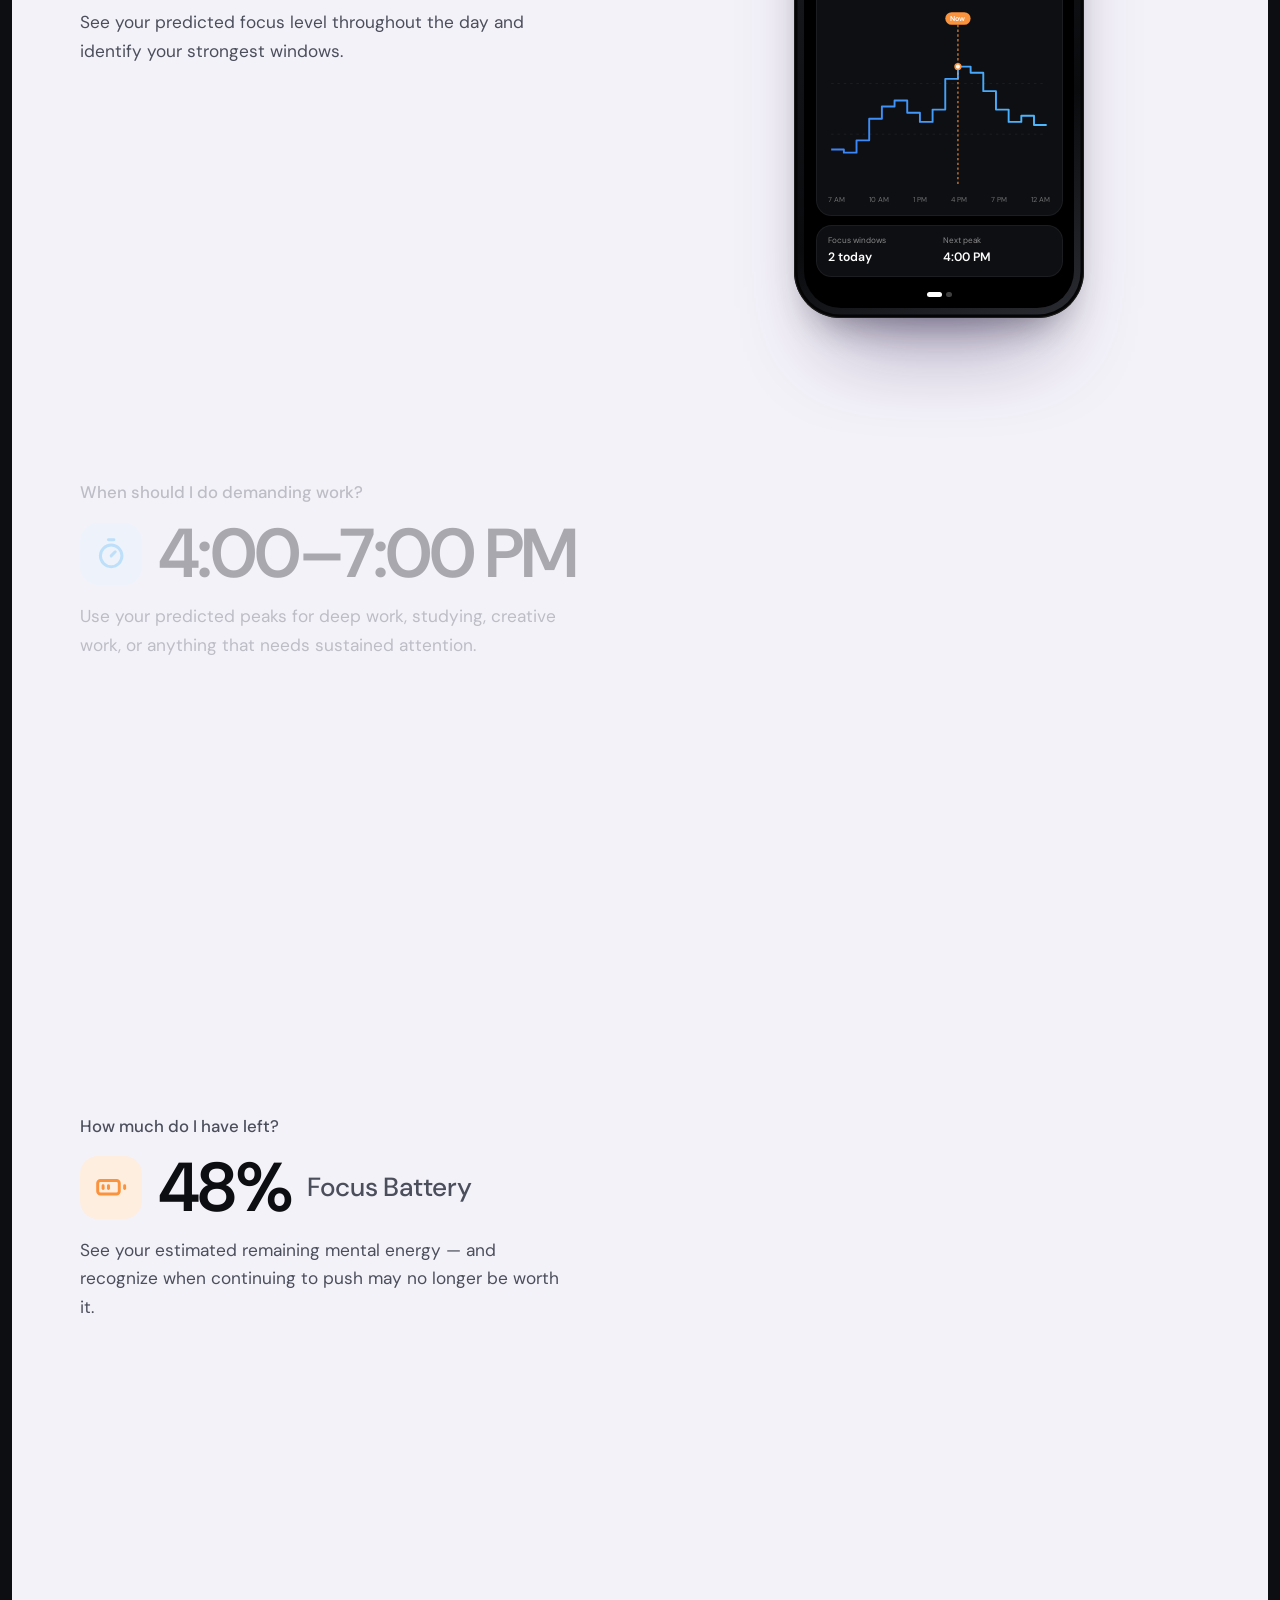
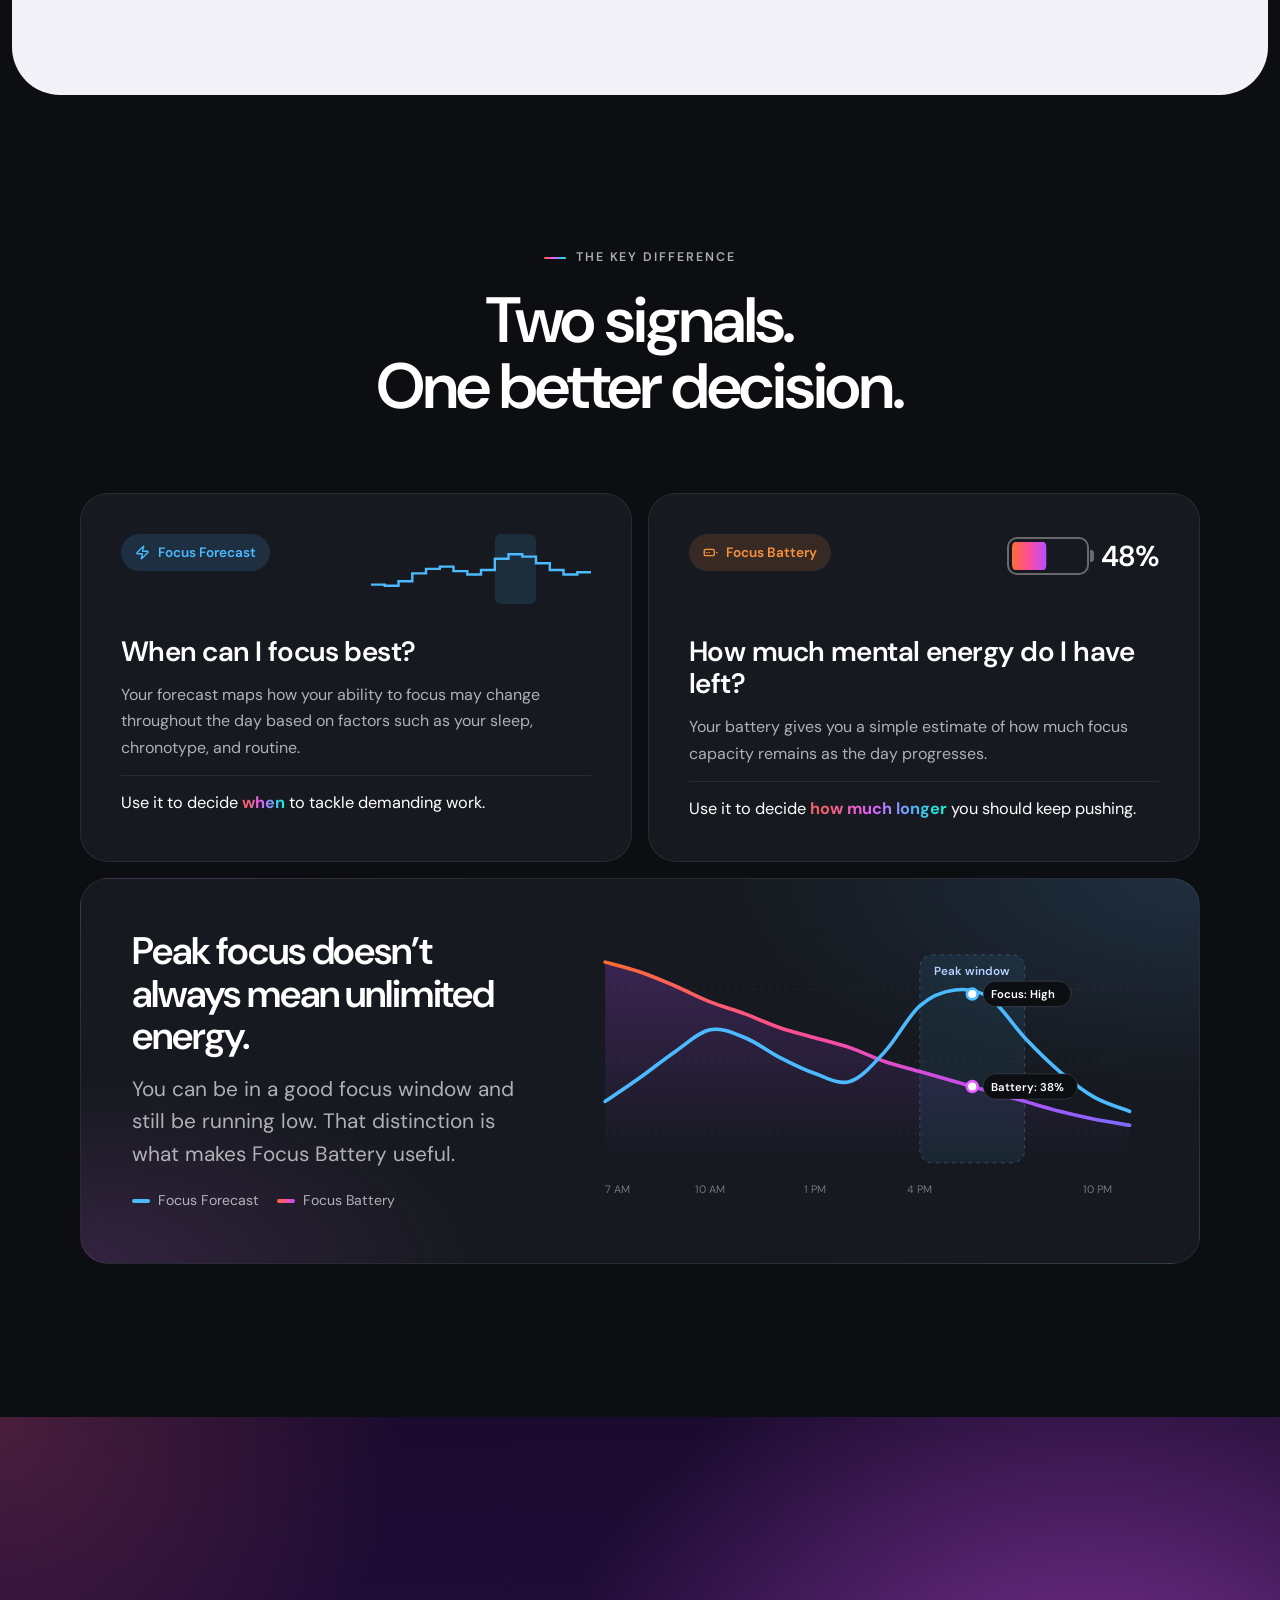
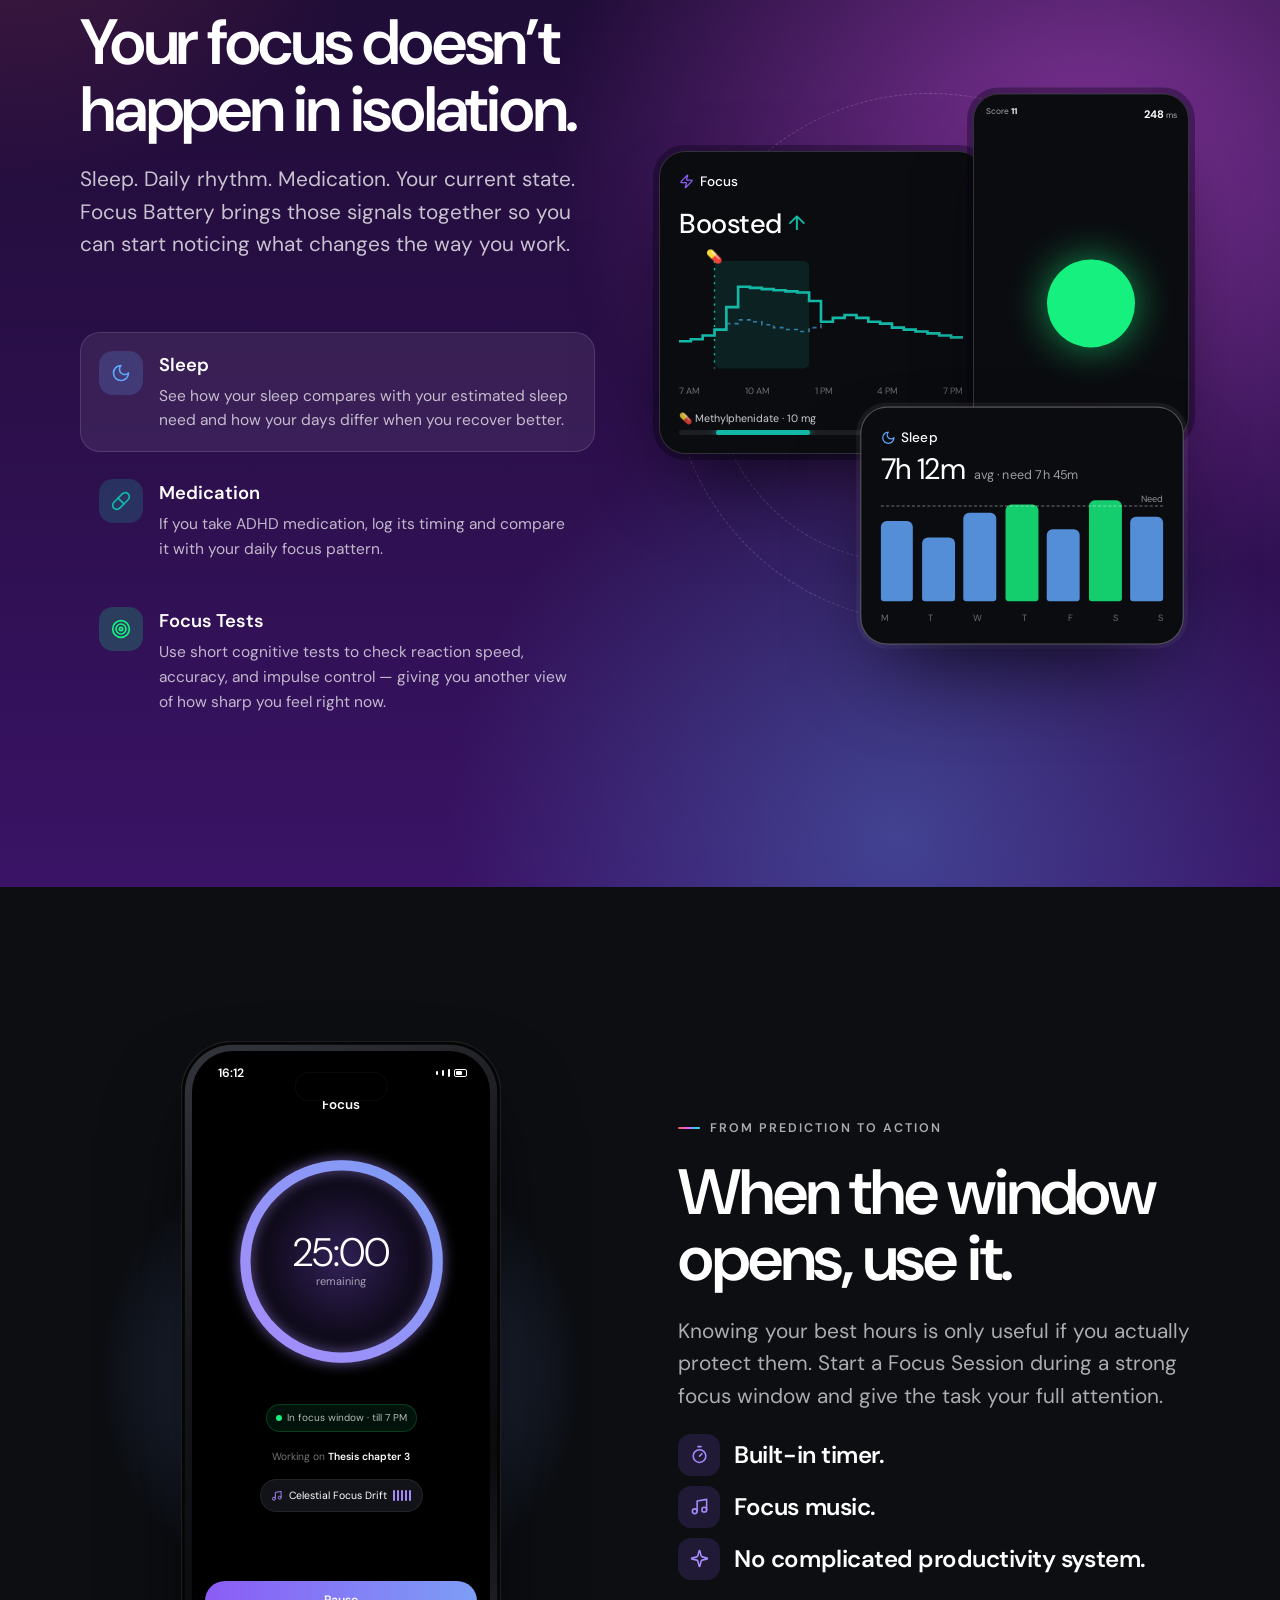
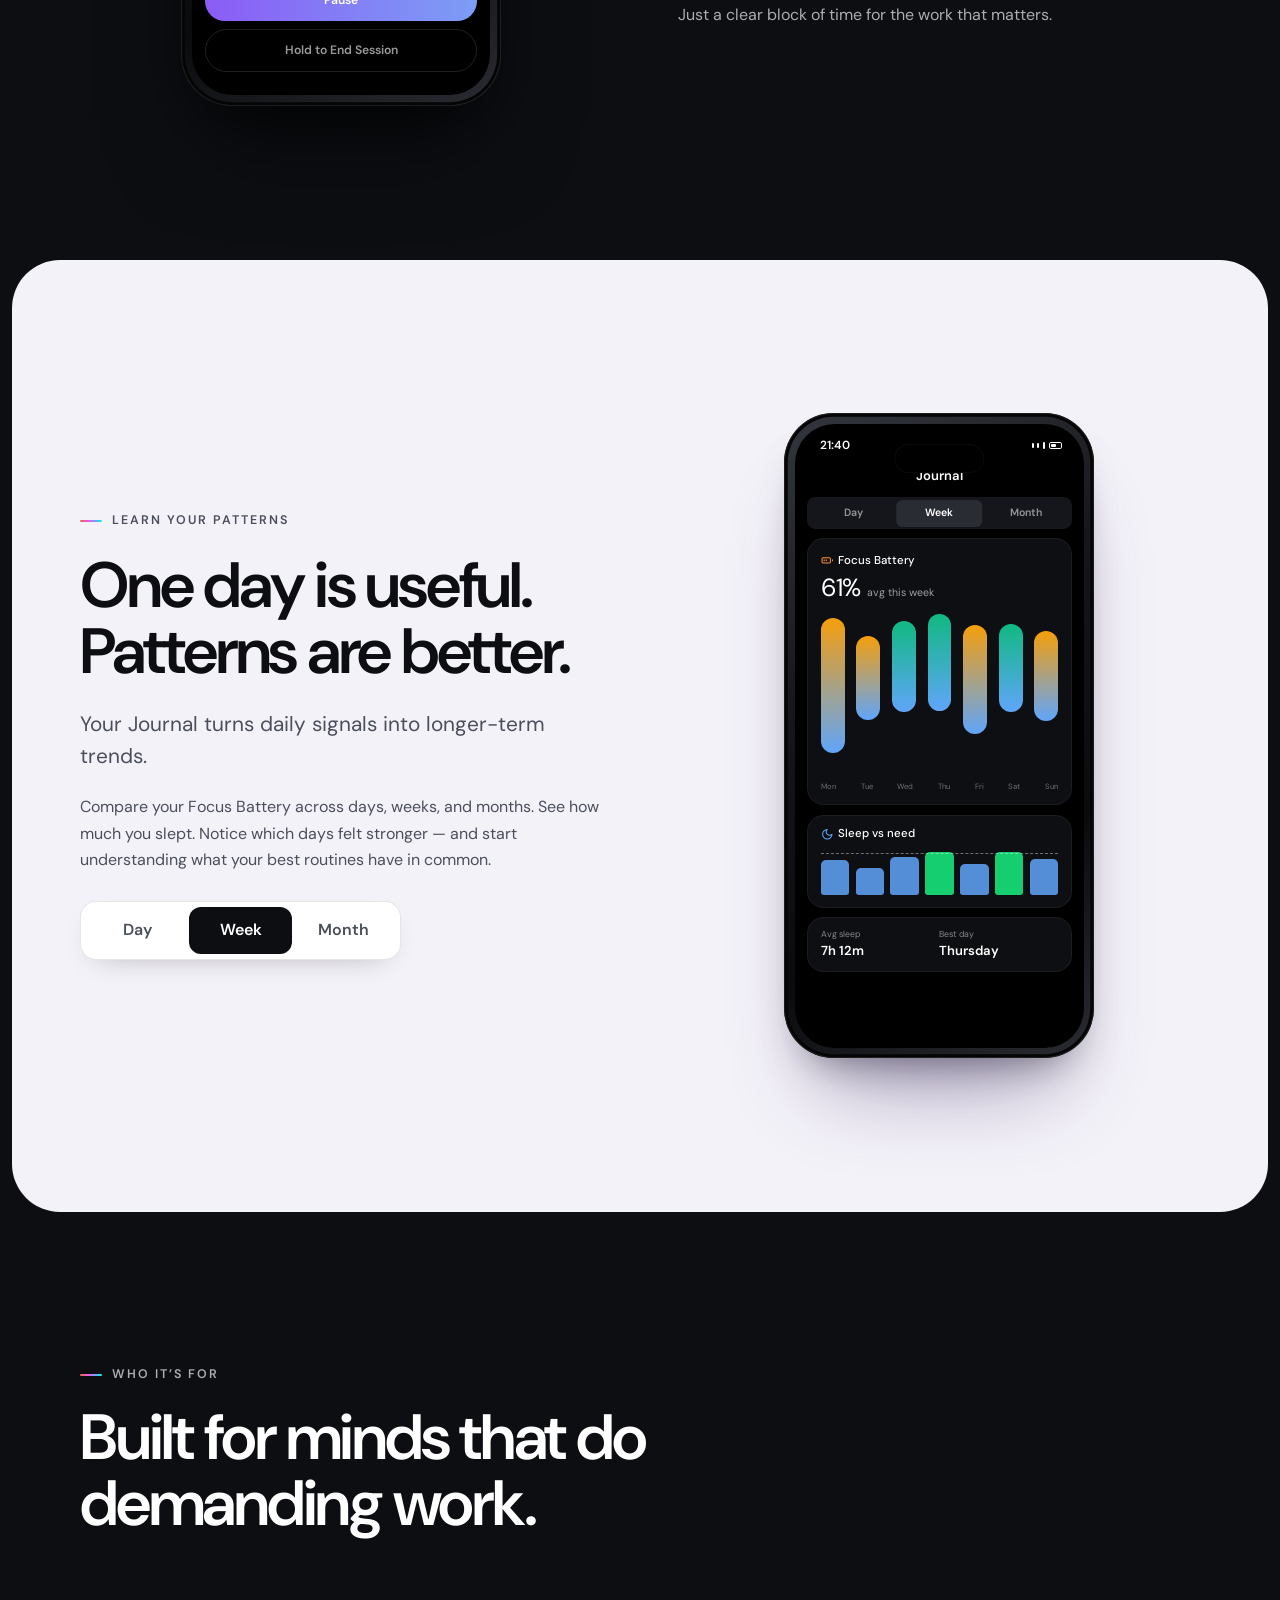
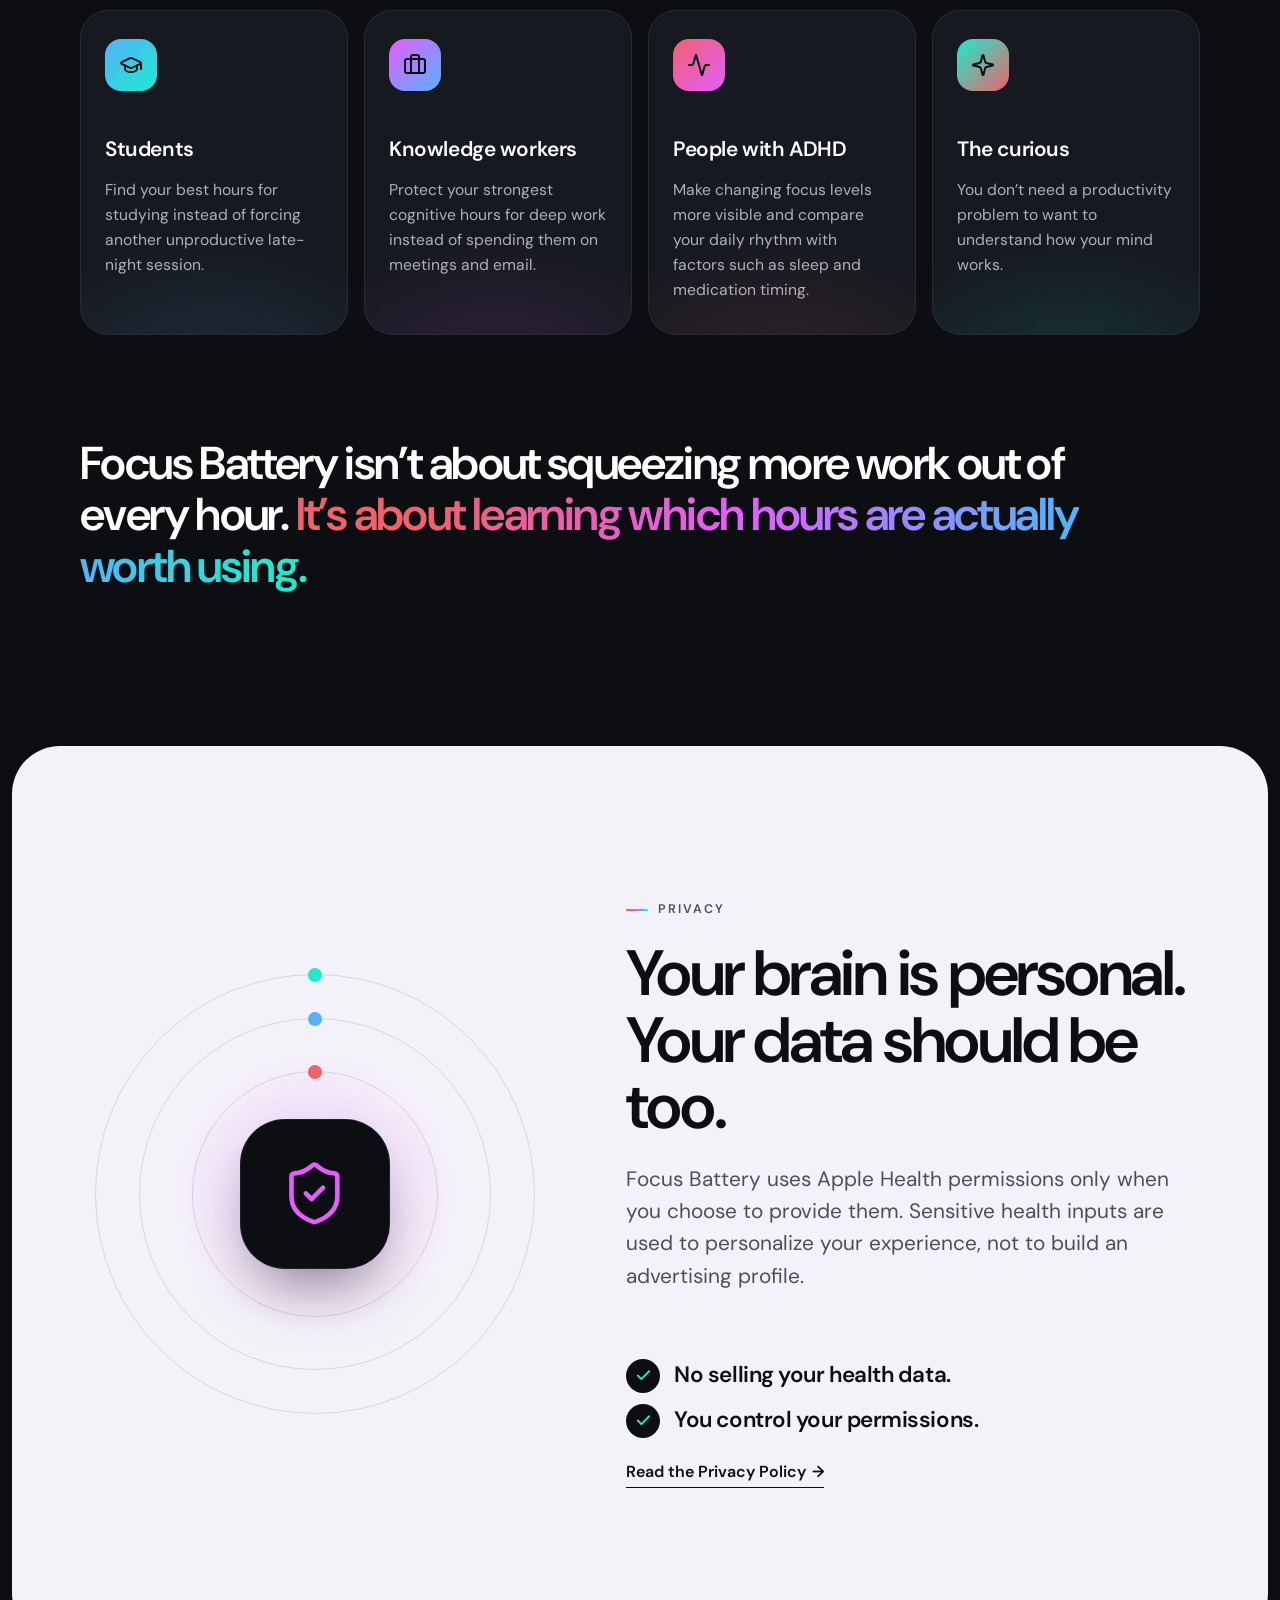
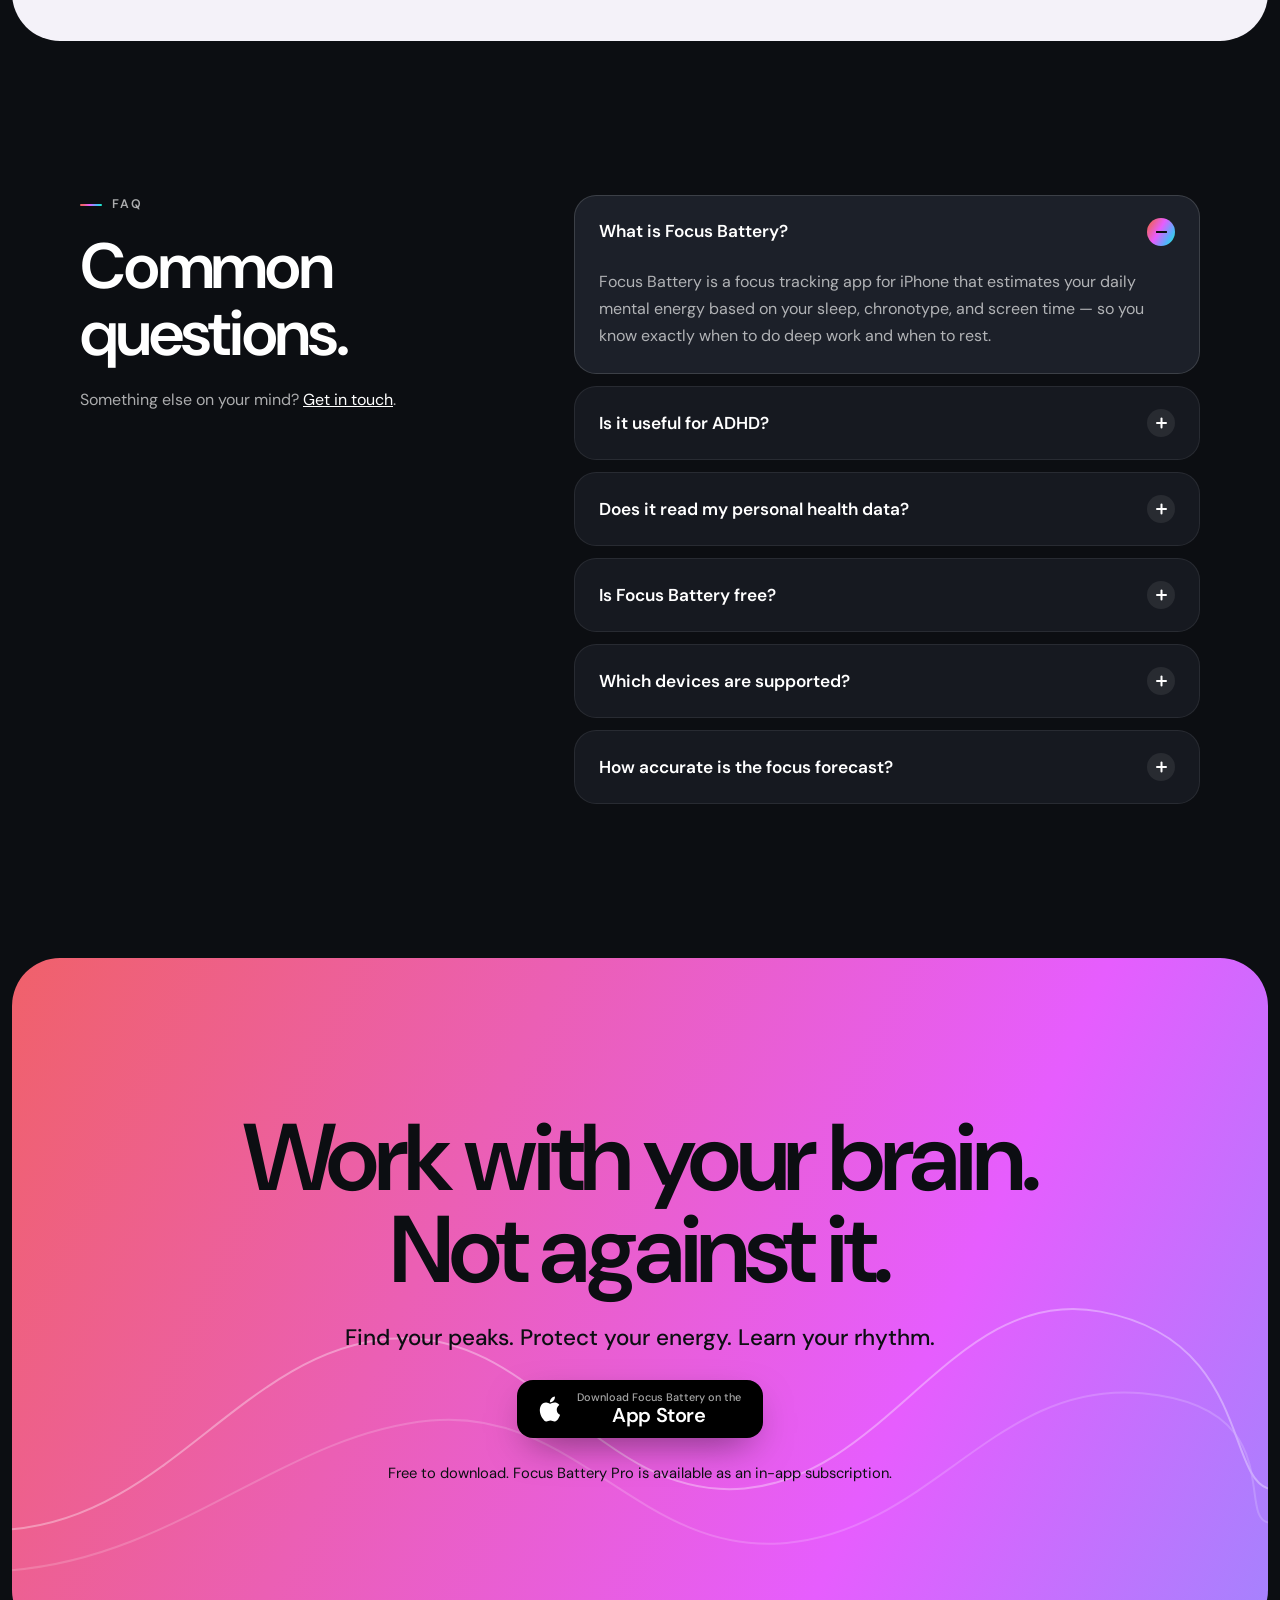
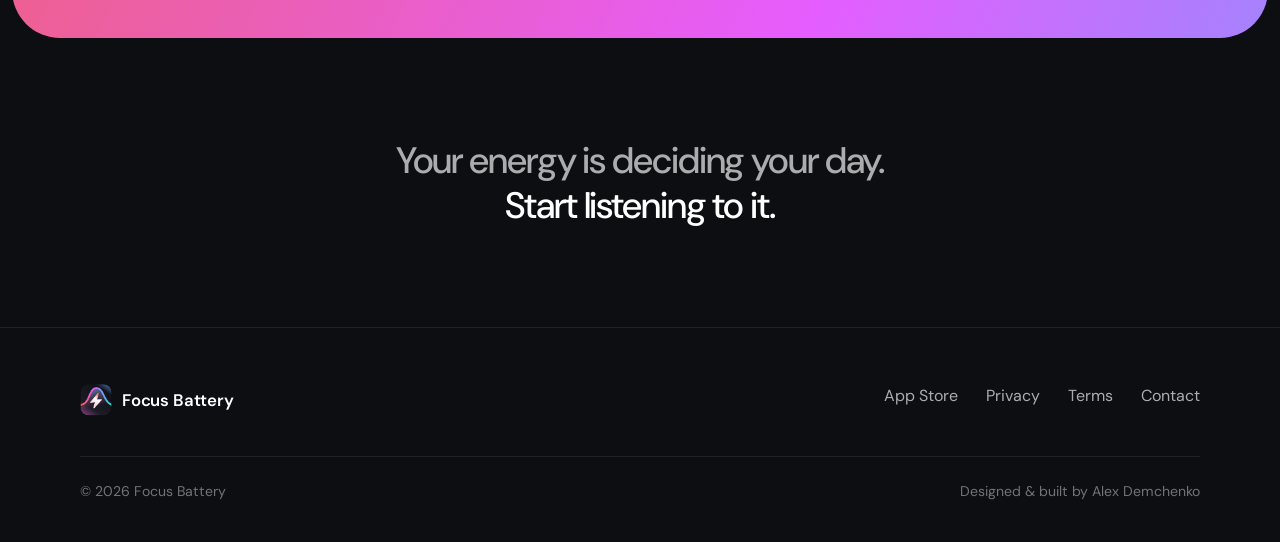
==== commit 60ad28f5: "Redesign website: new homepage, shared styles, animated app visuals - New homepage structure (hero, " ====
--- a/index.html
+++ b/index.html
@@ -33,6 +33,10 @@
     <link rel="preconnect" href="https://fonts.googleapis.com">
     <link rel="preconnect" href="https://fonts.gstatic.com" crossorigin>
     <link href="https://fonts.googleapis.com/css2?family=DM+Sans:ital,opsz,wght@0,9..40,100..1000;1,9..40,100..1000&display=swap" rel="stylesheet">
+
+    <!-- Styles -->
+    <link rel="stylesheet" href="assets/css/site.css">
+    <link rel="stylesheet" href="assets/css/home.css">
 
     <!-- Structured Data -->
     <script type="application/ld+json">
@@ -66,442 +70,671 @@
       }
     }
     </script>
-
-    <style>
-        * {
-            margin: 0;
-            padding: 0;
-            box-sizing: border-box;
-        }
-
-        html {
-            scroll-behavior: smooth;
-        }
-
-        body {
-            font-family: 'DM Sans', -apple-system, BlinkMacSystemFont, 'Segoe UI', Roboto, sans-serif;
-            background-color: #0C0E12;
-            color: #FFFFFF;
-            min-height: 100vh;
-            display: flex;
-            flex-direction: column;
-            line-height: 1.5;
-            -webkit-font-smoothing: antialiased;
-            -moz-osx-font-smoothing: grayscale;
-        }
-
-        /* ── Hero ─────────────────────────────────── */
-        main {
-            flex: 1;
-            display: flex;
-            align-items: center;
-            padding: 2rem;
-            max-width: 1400px;
-            margin: 0 auto;
-            width: 100%;
-        }
-
-        .hero {
-            display: grid;
-            grid-template-columns: 1fr 1fr;
-            gap: 4rem;
-            align-items: center;
-            width: 100%;
-            padding: 2rem 0;
-        }
-
-        .hero-content {
-            display: flex;
-            flex-direction: column;
-            gap: 2rem;
-        }
-
-        .logo {
-            width: 80px;
-            height: 80px;
-            border-radius: 18px;
-        }
-
-        .headline {
-            font-size: clamp(2.5rem, 5vw, 3.5rem);
-            font-weight: 500;
-            line-height: 1.15;
-            letter-spacing: -0.02em;
-        }
-
-        .subheadline {
-            font-size: clamp(1.1rem, 2vw, 1.35rem);
-            color: rgba(255, 255, 255, 0.7);
-            font-weight: 400;
-            max-width: 500px;
-            line-height: 1.5;
-        }
-
-        .app-store-button {
-            display: inline-flex;
-            align-items: center;
-            gap: 1rem;
-            background: #FFFFFF;
-            color: #000000;
-            padding: 1rem 1.75rem;
-            border-radius: 14px;
-            text-decoration: none;
-            font-weight: 500;
-            transition: transform 0.2s ease, box-shadow 0.2s ease;
-            width: fit-content;
-        }
-
-        .app-store-button:hover {
-            transform: translateY(-2px);
-            box-shadow: 0 8px 30px rgba(255, 255, 255, 0.15);
-        }
-
-        .app-store-button svg {
-            width: 38px;
-            height: 38px;
-        }
-
-        .app-store-text {
-            display: flex;
-            flex-direction: column;
-            align-items: flex-start;
-            line-height: 1.15;
-        }
-
-        .app-store-text .small {
-            font-size: 0.65rem;
-            font-weight: 400;
-            color: #555555;
-            letter-spacing: 0.01em;
-        }
-
-        .app-store-text .large {
-            font-size: 1.5rem;
-            font-weight: 600;
-            letter-spacing: -0.02em;
-        }
-
-        .hero-image {
-            display: flex;
-            justify-content: center;
-            align-items: center;
-        }
-
-        .phone-mockup {
-            max-width: 100%;
-            height: auto;
-            max-height: 80vh;
-            object-fit: contain;
-            border-radius: 28px;
-        }
-
-        /* ── Animations ───────────────────────────── */
-        @keyframes fadeInUp {
-            from { opacity: 0; transform: translateY(30px); }
-            to   { opacity: 1; transform: translateY(0); }
-        }
-
-        @keyframes fadeIn {
-            from { opacity: 0; }
-            to   { opacity: 1; }
-        }
-
-        .logo        { animation: fadeInUp 0.8s ease-out forwards; }
-        .headline    { opacity: 0; animation: fadeInUp 0.8s ease-out 0.15s forwards; }
-        .subheadline { opacity: 0; animation: fadeInUp 0.8s ease-out 0.3s forwards; }
-        .app-store-button { opacity: 0; animation: fadeInUp 0.8s ease-out 0.45s forwards; }
-        .hero-image  { opacity: 0; animation: fadeIn 1s ease-out 0.3s forwards; }
-
-        /* ── How It Works ─────────────────────────── */
-        .how-it-works {
-            padding: 5rem 2rem;
-            max-width: 1100px;
-            margin: 0 auto;
-            width: 100%;
-        }
-
-        .section-label {
-            font-size: 0.8rem;
-            font-weight: 600;
-            letter-spacing: 0.12em;
-            text-transform: uppercase;
-            background: linear-gradient(90deg, #F0616A, #E65DFE, #56B0FD, #1DEBD0);
-            -webkit-background-clip: text;
-            -webkit-text-fill-color: transparent;
-            background-clip: text;
-            margin-bottom: 1rem;
-        }
-
-        .section-title {
-            font-size: clamp(1.75rem, 3.5vw, 2.5rem);
-            font-weight: 500;
-            letter-spacing: -0.02em;
-            margin-bottom: 3.5rem;
-            max-width: 520px;
-            line-height: 1.2;
-        }
-
-        .steps {
-            display: grid;
-            grid-template-columns: repeat(4, 1fr);
-            gap: 2rem;
-        }
-
-        .step {
-            display: flex;
-            flex-direction: column;
-            gap: 1rem;
-        }
-
-        .step-number {
-            width: 36px;
-            height: 36px;
-            border-radius: 50%;
-            background: rgba(255, 255, 255, 0.07);
-            border: 1px solid rgba(255, 255, 255, 0.12);
-            display: flex;
-            align-items: center;
-            justify-content: center;
-            font-size: 0.85rem;
-            font-weight: 600;
-            color: rgba(255, 255, 255, 0.6);
-        }
-
-        .step h3 {
-            font-size: 1.05rem;
-            font-weight: 600;
-            line-height: 1.3;
-        }
-
-        .step p {
-            font-size: 0.95rem;
-            color: rgba(255, 255, 255, 0.6);
-            line-height: 1.6;
-        }
-
-        /* ── Divider ──────────────────────────────── */
-        .section-divider {
-            height: 1px;
-            background: rgba(255, 255, 255, 0.08);
-            max-width: 1100px;
-            margin: 0 auto;
-        }
-
-        /* ── FAQ ──────────────────────────────────── */
-        .faq {
-            padding: 5rem 2rem;
-            max-width: 1100px;
-            margin: 0 auto;
-            width: 100%;
-        }
-
-        .faq-grid {
-            display: grid;
-            grid-template-columns: 1fr 1fr;
-            gap: 1.5rem;
-        }
-
-        .faq-item {
-            background: rgba(255, 255, 255, 0.04);
-            border: 1px solid rgba(255, 255, 255, 0.08);
-            border-radius: 16px;
-            padding: 1.5rem;
-        }
-
-        .faq-item h3 {
-            font-size: 1rem;
-            font-weight: 600;
-            margin-bottom: 0.6rem;
-            line-height: 1.4;
-        }
-
-        .faq-item p {
-            font-size: 0.95rem;
-            color: rgba(255, 255, 255, 0.6);
-            line-height: 1.6;
-        }
-
-        /* ── Footer ───────────────────────────────── */
-        footer {
-            padding: 2rem;
-            text-align: center;
-            border-top: 1px solid rgba(255, 255, 255, 0.1);
-        }
-
-        .footer-links {
-            display: flex;
-            justify-content: center;
-            align-items: center;
-            gap: 1rem;
-            flex-wrap: wrap;
-            margin-bottom: 1rem;
-        }
-
-        .footer-links a {
-            color: rgba(255, 255, 255, 0.7);
-            text-decoration: none;
-            font-size: 0.9rem;
-            transition: color 0.2s ease;
-        }
-
-        .footer-links a:hover { color: #FFFFFF; }
-
-        .footer-links .separator { color: rgba(255, 255, 255, 0.3); }
-
-        .copyright {
-            color: rgba(255, 255, 255, 0.5);
-            font-size: 0.85rem;
-        }
-
-        /* ── Tablet ───────────────────────────────── */
-        @media (max-width: 1024px) {
-            .hero { gap: 3rem; }
-            .logo { width: 70px; height: 70px; }
-            .steps { grid-template-columns: repeat(2, 1fr); }
-        }
-
-        /* ── Mobile ───────────────────────────────── */
-        @media (max-width: 768px) {
-            main { padding: 1.5rem; align-items: flex-start; }
-
-            .hero {
-                grid-template-columns: 1fr;
-                gap: 2.5rem;
-                text-align: center;
-                padding: 1rem 0;
-            }
-
-            .hero-content { align-items: center; order: 1; }
-            .hero-image   { order: 2; }
-            .logo         { width: 64px; height: 64px; }
-            .subheadline  { max-width: 100%; }
-            .phone-mockup { max-height: 50vh; }
-
-            .how-it-works, .faq { padding: 3.5rem 1.5rem; }
-            .section-title { margin-bottom: 2.5rem; }
-            .steps { grid-template-columns: 1fr; gap: 1.5rem; }
-            .faq-grid { grid-template-columns: 1fr; }
-
-            .footer-links { flex-direction: column; gap: 0.75rem; }
-            .footer-links .separator { display: none; }
-        }
-
-        /* ── Small mobile ─────────────────────────── */
-        @media (max-width: 480px) {
-            main { padding: 1rem; }
-            .hero { gap: 2rem; }
-            .logo { width: 56px; height: 56px; border-radius: 14px; }
-            .app-store-button { padding: 0.75rem 1.25rem; }
-            .how-it-works, .faq { padding: 3rem 1rem; }
-        }
-    </style>
+    <script type="application/ld+json">
+    {
+      "@context": "https://schema.org",
+      "@type": "FAQPage",
+      "mainEntity": [
+        { "@type": "Question", "name": "What is Focus Battery?", "acceptedAnswer": { "@type": "Answer", "text": "Focus Battery is a focus tracking app for iPhone that estimates your daily mental energy based on your sleep, chronotype, and screen time — so you know exactly when to do deep work and when to rest." } },
+        { "@type": "Question", "name": "Is it useful for ADHD?", "acceptedAnswer": { "@type": "Answer", "text": "Yes. Many users with ADHD find it especially helpful because focus energy is harder to predict and manage. The app surfaces your best focus windows so you can plan around them rather than forcing productivity at the wrong times." } },
+        { "@type": "Question", "name": "Does it read my personal health data?", "acceptedAnswer": { "@type": "Answer", "text": "Focus Battery reads sleep data from Apple Health with your permission. It never writes to HealthKit, never stores your data on external servers, and never shares it with third parties. Everything stays on your device." } },
+        { "@type": "Question", "name": "Is Focus Battery free?", "acceptedAnswer": { "@type": "Answer", "text": "The core focus tracking features are free. An optional Focus Battery Pro subscription unlocks advanced insights and personalization. No ads, ever." } },
+        { "@type": "Question", "name": "Which devices are supported?", "acceptedAnswer": { "@type": "Answer", "text": "Focus Battery is available on iPhone and requires iOS 16 or later. Download it from the App Store." } },
+        { "@type": "Question", "name": "How accurate is the focus forecast?", "acceptedAnswer": { "@type": "Answer", "text": "The forecast improves as the app learns your patterns over time. It combines sleep quality, your chronotype, and usage data to build a model tailored to your personal energy rhythm." } }
+      ]
+    }
+    </script>
+    <script>document.documentElement.classList.add('js');</script>
 </head>
 <body>
-    <main>
-        <section class="hero" aria-label="Hero">
-            <div class="hero-content">
-                <img src="assets/logo.png" alt="Focus Battery app icon" class="logo" width="80" height="80">
-
-                <h1 class="headline">Your energy is deciding your day.<br>Start listening to it.</h1>
-
-                <p class="subheadline">Focus Battery helps you understand when you can focus — and when you shouldn't even try.</p>
-
-                <a href="https://apps.apple.com/us/app/focus-battery/id6755793734"
-                   class="app-store-button"
-                   target="_blank"
-                   rel="noopener noreferrer"
-                   aria-label="Download Focus Battery on the App Store">
-                    <svg viewBox="0 0 24 24" fill="currentColor" xmlns="http://www.w3.org/2000/svg" aria-hidden="true">
-                        <path d="M18.71 19.5C17.88 20.74 17 21.95 15.66 21.97C14.32 22 13.89 21.18 12.37 21.18C10.84 21.18 10.37 21.95 9.1 22C7.79 22.05 6.8 20.68 5.96 19.47C4.25 17 2.94 12.45 4.7 9.39C5.57 7.87 7.13 6.91 8.82 6.88C10.1 6.86 11.32 7.75 12.11 7.75C12.89 7.75 14.37 6.68 15.92 6.84C16.57 6.87 18.39 7.1 19.56 8.82C19.47 8.88 17.39 10.1 17.41 12.63C17.44 15.65 20.06 16.66 20.09 16.67C20.06 16.74 19.67 18.11 18.71 19.5ZM13 3.5C13.73 2.67 14.94 2.04 15.94 2C16.07 3.17 15.6 4.35 14.9 5.19C14.21 6.04 13.07 6.7 11.95 6.61C11.8 5.46 12.36 4.26 13 3.5Z"/>
+    <a class="skip-link" href="#main">Skip to content</a>
+
+    <!-- SVG icon set (lucide-style, same family as the app) -->
+    <svg width="0" height="0" style="position:absolute" aria-hidden="true">
+        <defs>
+            <symbol id="i-apple" viewBox="0 0 24 24"><path fill="currentColor" d="M18.71 19.5C17.88 20.74 17 21.95 15.66 21.97C14.32 22 13.89 21.18 12.37 21.18C10.84 21.18 10.37 21.95 9.1 22C7.79 22.05 6.8 20.68 5.96 19.47C4.25 17 2.94 12.45 4.7 9.39C5.57 7.87 7.13 6.91 8.82 6.88C10.1 6.86 11.32 7.75 12.11 7.75C12.89 7.75 14.37 6.68 15.92 6.84C16.57 6.87 18.39 7.1 19.56 8.82C19.47 8.88 17.39 10.1 17.41 12.63C17.44 15.65 20.06 16.66 20.09 16.67C20.06 16.74 19.67 18.11 18.71 19.5ZM13 3.5C13.73 2.67 14.94 2.04 15.94 2C16.07 3.17 15.6 4.35 14.9 5.19C14.21 6.04 13.07 6.7 11.95 6.61C11.8 5.46 12.36 4.26 13 3.5Z"/></symbol>
+            <symbol id="i-zap" viewBox="0 0 24 24"><path d="M4 14a1 1 0 0 1-.78-1.63l9.9-10.2a.5.5 0 0 1 .86.46l-1.92 6.02A1 1 0 0 0 13 10h7a1 1 0 0 1 .78 1.63l-9.9 10.2a.5.5 0 0 1-.86-.46l1.92-6.02A1 1 0 0 0 11 14z"/></symbol>
+            <symbol id="i-battery" viewBox="0 0 24 24"><rect x="2" y="7" width="16" height="10" rx="2"/><path d="M22 11v2"/><path d="M6 11v2"/><path d="M10 11v2"/></symbol>
+            <symbol id="i-moon" viewBox="0 0 24 24"><path d="M12 3a6 6 0 0 0 9 9 9 9 0 1 1-9-9Z"/></symbol>
+            <symbol id="i-pill" viewBox="0 0 24 24"><path d="m10.5 20.5 10-10a4.95 4.95 0 1 0-7-7l-10 10a4.95 4.95 0 1 0 7 7Z"/><path d="m8.5 8.5 7 7"/></symbol>
+            <symbol id="i-target" viewBox="0 0 24 24"><circle cx="12" cy="12" r="10"/><circle cx="12" cy="12" r="6"/><circle cx="12" cy="12" r="2"/></symbol>
+            <symbol id="i-timer" viewBox="0 0 24 24"><line x1="10" x2="14" y1="2" y2="2"/><line x1="12" x2="15" y1="14" y2="11"/><circle cx="12" cy="14" r="8"/></symbol>
+            <symbol id="i-music" viewBox="0 0 24 24"><path d="M9 18V5l12-2v13"/><circle cx="6" cy="18" r="3"/><circle cx="18" cy="16" r="3"/></symbol>
+            <symbol id="i-cap" viewBox="0 0 24 24"><path d="M21.42 10.922a1 1 0 0 0-.019-1.838L12.83 5.18a2 2 0 0 0-1.66 0L2.6 9.08a1 1 0 0 0 0 1.832l8.57 3.908a2 2 0 0 0 1.66 0z"/><path d="M22 10v6"/><path d="M6 12.5V16a6 3 0 0 0 12 0v-3.5"/></symbol>
+            <symbol id="i-briefcase" viewBox="0 0 24 24"><path d="M16 20V4a2 2 0 0 0-2-2h-4a2 2 0 0 0-2 2v16"/><rect width="20" height="14" x="2" y="6" rx="2"/></symbol>
+            <symbol id="i-activity" viewBox="0 0 24 24"><path d="M22 12h-2.48a2 2 0 0 0-1.93 1.46l-2.35 8.36a.25.25 0 0 1-.48 0L9.24 2.18a.25.25 0 0 0-.48 0l-2.35 8.36A2 2 0 0 1 4.49 12H2"/></symbol>
+            <symbol id="i-sparkles" viewBox="0 0 24 24"><path d="M9.937 15.5A2 2 0 0 0 8.5 14.063l-6.135-1.582a.5.5 0 0 1 0-.962L8.5 9.936A2 2 0 0 0 9.937 8.5l1.582-6.135a.5.5 0 0 1 .963 0L14.063 8.5A2 2 0 0 0 15.5 9.937l6.135 1.581a.5.5 0 0 1 0 .964L15.5 14.063a2 2 0 0 0-1.437 1.437l-1.582 6.135a.5.5 0 0 1-.963 0z"/></symbol>
+            <symbol id="i-shield" viewBox="0 0 24 24"><path d="M20 13c0 5-3.5 7.5-7.66 8.95a1 1 0 0 1-.67-.01C7.5 20.5 4 18 4 13V6a1 1 0 0 1 1-1c2 0 4.5-1.2 6.24-2.72a1.17 1.17 0 0 1 1.52 0C14.51 3.81 17 5 19 5a1 1 0 0 1 1 1z"/><path d="m9 12 2 2 4-4"/></symbol>
+            <symbol id="i-check" viewBox="0 0 24 24"><path d="M20 6 9 17l-5-5"/></symbol>
+            <symbol id="i-user" viewBox="0 0 24 24"><circle cx="12" cy="8" r="4"/><path d="M5 21a7 7 0 0 1 14 0"/></symbol>
+            <symbol id="i-gear" viewBox="0 0 24 24"><circle cx="12" cy="12" r="3"/><path d="M12 2v3M12 19v3M4.2 4.2l2.1 2.1M17.7 17.7l2.1 2.1M2 12h3M19 12h3M4.2 19.8l2.1-2.1M17.7 6.3l2.1-2.1"/></symbol>
+            <symbol id="i-heart" viewBox="0 0 24 24"><path d="M19 14c1.49-1.46 3-3.21 3-5.5A5.5 5.5 0 0 0 16.5 3c-1.76 0-3 .5-4.5 2-1.5-1.5-2.74-2-4.5-2A5.5 5.5 0 0 0 2 8.5c0 2.3 1.5 4.05 3 5.5l7 7Z"/></symbol>
+            <symbol id="i-sun" viewBox="0 0 24 24"><circle cx="12" cy="12" r="4"/><path d="M12 2v2M12 20v2M4.93 4.93l1.41 1.41M17.66 17.66l1.41 1.41M2 12h2M20 12h2M6.34 17.66l-1.41 1.41M19.07 4.93l-1.41 1.41"/></symbol>
+            <symbol id="i-chart" viewBox="0 0 24 24"><path d="M3 3v16a2 2 0 0 0 2 2h16"/><path d="m19 9-5 5-4-4-3 3"/></symbol>
+        </defs>
+    </svg>
+
+    <!-- 01 — Navigation -->
+    <header class="nav" id="nav">
+        <div class="wrap nav-inner">
+            <a href="#top" class="brand" aria-label="Focus Battery — back to top">
+                <img src="assets/logo.png" alt="" width="32" height="32">
+                <span>Focus Battery</span>
+            </a>
+            <nav aria-label="Main">
+                <ul class="nav-links" id="nav-links">
+                    <li><a href="#how-it-works">How it works</a></li>
+                    <li><a href="#features">Features</a></li>
+                    <li><a href="#insights">Insights</a></li>
+                    <li><a href="#privacy">Privacy</a></li>
+                </ul>
+            </nav>
+            <div class="nav-cta">
+                <a class="btn-store sm" href="https://apps.apple.com/us/app/focus-battery/id6755793734" target="_blank" rel="noopener noreferrer" aria-label="Download Focus Battery on the App Store">
+                    <svg aria-hidden="true"><use href="#i-apple"/></svg>
+                    <span class="s-text">Download</span>
+                </a>
+                <button class="nav-toggle" type="button" aria-label="Open menu" aria-expanded="false" aria-controls="nav-links"><span></span></button>
+            </div>
+        </div>
+    </header>
+
+    <main id="main">
+
+        <!-- 02 — Hero -->
+        <section class="hero" id="top" aria-label="Introduction">
+            <div class="hero-aurora" aria-hidden="true"><i></i><i></i><i></i></div>
+            <div class="wrap hero-grid">
+                <div class="hero-copy">
+                    <p class="eyebrow hero-in" style="--d:.05s">Your focus has a rhythm</p>
+                    <h1 class="h-display hero-in" style="--d:.15s">Know when your brain is <span class="grad-text">ready to focus.</span></h1>
+                    <p class="lead hero-in" style="--d:.3s">Focus Battery helps you find your strongest hours, plan demanding work around them, and recognize when it’s time to stop pushing and recharge.</p>
+                    <div class="hero-ctas hero-in" style="--d:.45s">
+                        <a class="btn-store" href="https://apps.apple.com/us/app/focus-battery/id6755793734" target="_blank" rel="noopener noreferrer" aria-label="Download Focus Battery on the App Store">
+                            <svg aria-hidden="true"><use href="#i-apple"/></svg>
+                            <span><span class="s-small">Download on the</span><span class="s-large">App Store</span></span>
+                        </a>
+                        <a class="btn-ghost" href="#how-it-works">See how it works <span class="arrow" aria-hidden="true">↓</span></a>
+                    </div>
+                    <p class="hero-support hero-in" style="--d:.6s">Built for deep work, studying, ADHD, and anyone curious about how their focus changes throughout the day.</p>
+                </div>
+
+                <div class="hero-visual" aria-label="Focus Battery app home screen showing a Moderate focus level, a daily focus forecast and a 63% Focus Battery">
+                    <div class="hero-stage" data-tilt>
+                        <!-- Phone. To use a video later: upload it to assets/ and uncomment the <source> line below. -->
+                        <div class="phone hero-phone" data-video-phone>
+                            <div class="phone-screen">
+                                <div class="app" aria-hidden="true">
+                                    <div class="app-status"><span>16:30</span><i><s style="height:.35em"></s><s style="height:.5em"></s><s style="height:.65em"></s><b></b></i></div>
+                                    <div class="app-top">
+                                        <span class="circle-btn"><svg><use href="#i-user"/></svg></span>
+                                        <div><div class="app-title">Home</div><div class="app-sub">Today</div></div>
+                                        <span class="circle-btn"><svg><use href="#i-gear"/></svg></span>
+                                    </div>
+                                    <div class="app-card">
+                                        <div class="app-label"><svg style="stroke:#8B5CF6"><use href="#i-zap"/></svg>Focus</div>
+                                        <div class="app-level">Moderate <span class="lvl-arrow">→</span></div>
+                                        <svg class="app-chart" data-chart="forecast" data-now="9.6" data-window="9,12" viewBox="0 0 280 118"></svg>
+                                        <div class="app-axis"><span>7 AM</span><span>10 AM</span><span>1 PM</span><span>4 PM</span><span>7 PM</span><span>12 AM</span></div>
+                                        <div class="app-note"><span class="dot"></span>In focus window till 7 PM</div>
+                                    </div>
+                                    <div class="app-card">
+                                        <div class="app-label"><svg style="stroke:#FB923C"><use href="#i-battery"/></svg>Focus Battery</div>
+                                        <div class="batt-row">
+                                            <span class="app-big"><span data-count="63">63</span><small>%</small></span>
+                                            <div class="batt-gauge"><div class="track"><div class="fill" style="--v:.63"></div></div><div class="ends"><span>Depleted</span><span>Fully charged</span></div></div>
+                                        </div>
+                                        <svg class="app-chart" data-chart="battery" data-now="0.56" data-end="63" viewBox="0 0 280 84"></svg>
+                                    </div>
+                                </div>
+                                <video class="screen-video" muted loop playsinline autoplay preload="metadata" aria-hidden="true">
+                                    <!-- <source src="assets/hero.mp4" type="video/mp4"> -->
+                                </video>
+                            </div>
+                        </div>
+
+                        <!-- Floating fragments of the interface -->
+                        <div class="frag frag-battery" data-depth="0.6" aria-hidden="true">
+                            <span class="frag-label"><svg><use href="#i-battery"/></svg>Focus Battery</span>
+                            <strong><span data-count="63">63</span>%</strong>
+                            <span class="mini-gauge"><i style="--v:.63"></i></span>
+                        </div>
+                        <div class="frag frag-level" data-depth="1" aria-hidden="true">
+                            <span class="frag-label"><svg><use href="#i-zap"/></svg>Focus</span>
+                            <strong>Moderate <em>→</em></strong>
+                        </div>
+                        <div class="frag frag-window" data-depth="0.8" aria-hidden="true">
+                            <span class="frag-label">Focus window</span>
+                            <strong>4:00 – 7:00 PM</strong>
+                            <span class="window-bar"><i></i></span>
+                        </div>
+                        <div class="frag frag-curve" data-depth="1.2" aria-hidden="true">
+                            <span class="frag-label">Daily focus curve</span>
+                            <svg viewBox="0 0 160 52" class="mini-curve"><defs><linearGradient id="g-mini" x1="0" x2="1"><stop offset="0" stop-color="#F0616A"/><stop offset=".45" stop-color="#E65DFE"/><stop offset=".75" stop-color="#56B0FD"/><stop offset="1" stop-color="#1DEBD0"/></linearGradient></defs><path class="draw" style="--len:220" d="M2 44 C 22 42, 30 14, 52 12 S 78 34, 94 32 S 120 8, 136 14 S 152 38, 158 40" fill="none" stroke="url(#g-mini)" stroke-width="3" stroke-linecap="round"/></svg>
+                        </div>
+                        <div class="frag frag-pill" data-depth="0.7" aria-hidden="true">
+                            <span class="dot"></span>In focus window till 7 PM
+                        </div>
+                    </div>
+                </div>
+            </div>
+        </section>
+
+        <!-- Signals ticker -->
+        <div class="ticker" aria-hidden="true">
+            <div class="ticker-track">
+                <span>Sleep</span><i></i><span>Chronotype</span><i></i><span>Time of day</span><i></i><span>Medication timing</span><i></i><span>Reaction speed</span><i></i><span>Focus windows</span><i></i><span>Energy left</span><i></i><span>Daily reflections</span><i></i>
+                <span>Sleep</span><i></i><span>Chronotype</span><i></i><span>Time of day</span><i></i><span>Medication timing</span><i></i><span>Reaction speed</span><i></i><span>Focus windows</span><i></i><span>Energy left</span><i></i><span>Daily reflections</span><i></i>
+            </div>
+        </div>
+
+        <!-- 03 — Reframe the problem -->
+        <section class="reframe" id="rhythm" aria-labelledby="reframe-title">
+            <div class="reframe-sticky">
+                <div class="wrap reframe-head">
+                    <h2 class="h-section reveal" id="reframe-title">Stop treating every hour like it should feel the same.</h2>
+                    <div class="reframe-text reveal" style="--d:.1s">
+                        <p class="lead">Your ability to focus changes throughout the day. Some hours are naturally better for demanding work. Others are better for lighter tasks, breaks, or recovery.</p>
+                        <p class="lead">Focus Battery helps you see that pattern — so you can stop guessing when to push and when to recharge.</p>
+                    </div>
+                </div>
+                <div class="reframe-chart">
+                    <svg viewBox="0 0 1440 300" class="rhythm-svg" id="rhythm-svg" aria-hidden="true">
+                        <defs>
+                            <linearGradient id="g-rhythm" x1="0" x2="1" y1="0" y2="0">
+                                <stop offset=".13" stop-color="#F0616A"/><stop offset=".44" stop-color="#E65DFE"/><stop offset=".75" stop-color="#56B0FD"/><stop offset=".96" stop-color="#1DEBD0"/>
+                            </linearGradient>
+                            <linearGradient id="g-rhythm-fill" x1="0" x2="0" y1="0" y2="1">
+                                <stop offset="0" stop-color="#E65DFE" stop-opacity=".28"/><stop offset="1" stop-color="#E65DFE" stop-opacity="0"/>
+                            </linearGradient>
+                            <clipPath id="clip-rhythm"><rect x="0" y="0" width="0" height="2000" id="clip-rhythm-rect"/></clipPath>
+                        </defs>
+                        <g class="rhythm-grid" id="rhythm-grid"></g>
+                        <path id="rhythm-fill" clip-path="url(#clip-rhythm)" fill="url(#g-rhythm-fill)" d=""/>
+                        <path id="rhythm-ghost" class="rhythm-ghost" d=""/>
+                        <path id="rhythm-line" class="rhythm-line" d=""/>
+                        <circle id="rhythm-dot" r="9" class="rhythm-dot"/>
+                        <circle id="rhythm-dot-halo" r="22" class="rhythm-dot-halo"/>
                     </svg>
-                    <span class="app-store-text">
-                        <span class="small">Download on the</span>
-                        <span class="large">App Store</span>
-                    </span>
-                </a>
-            </div>
-
-            <div class="hero-image">
-                <img src="assets/phone-mockup.png"
-                     alt="Focus Battery app showing a daily focus forecast with energy levels throughout the day"
-                     class="phone-mockup"
-                     width="600"
-                     loading="eager">
-            </div>
+                    <div class="rhythm-axis wrap" aria-hidden="true"><span>7 AM</span><span>10 AM</span><span>1 PM</span><span>4 PM</span><span>7 PM</span><span>10 PM</span></div>
+                </div>
+                <ol class="wrap phases" aria-label="How focus typically changes through the day">
+                    <li class="phase" data-at="0.12"><span class="phase-time">Morning</span><strong>Warming up</strong></li>
+                    <li class="phase" data-at="0.34"><span class="phase-time">Peak window</span><strong>Best time for deep work</strong></li>
+                    <li class="phase" data-at="0.58"><span class="phase-time">Afternoon dip</span><strong>Switch to lighter work</strong></li>
+                    <li class="phase" data-at="0.86"><span class="phase-time">Recovery</span><strong>Stop forcing it</strong></li>
+                </ol>
+            </div>
+        </section>
+
+        <!-- How it works (kept from the original site, restyled) -->
+        <section class="section how" id="how-it-works" aria-labelledby="how-title">
+            <div class="wrap">
+                <div class="section-head">
+                    <p class="eyebrow reveal">How it works</p>
+                    <h2 class="h-section reveal" id="how-title">Your focus, explained in seconds.</h2>
+                </div>
+                <ol class="steps">
+                    <li class="step reveal" style="--d:0s">
+                        <span class="step-num">01</span>
+                        <span class="step-icon"><svg><use href="#i-heart"/></svg></span>
+                        <h3>Connect Apple Health</h3>
+                        <p>Grant access to your sleep data. Focus Battery reads sleep duration and stages — nothing else.</p>
+                    </li>
+                    <li class="step reveal" style="--d:.08s">
+                        <span class="step-num">02</span>
+                        <span class="step-icon"><svg><use href="#i-sun"/></svg></span>
+                        <h3>Set your chronotype</h3>
+                        <p>Tell the app whether you're an early bird or a night owl. Your body clock shapes your focus windows.</p>
+                    </li>
+                    <li class="step reveal" style="--d:.16s">
+                        <span class="step-num">03</span>
+                        <span class="step-icon"><svg><use href="#i-chart"/></svg></span>
+                        <h3>Get your daily forecast</h3>
+                        <p>Every morning, see a personalized focus energy curve for the day — peak hours and low-energy dips included.</p>
+                    </li>
+                    <li class="step reveal" style="--d:.24s">
+                        <span class="step-num">04</span>
+                        <span class="step-icon"><svg><use href="#i-zap"/></svg></span>
+                        <h3>Work with your energy</h3>
+                        <p>Schedule deep work during peak focus windows. Save light tasks for low-energy periods. Stop fighting your biology.</p>
+                    </li>
+                </ol>
+            </div>
+        </section>
+
+        <!-- 04 — The core product -->
+        <section data-nav-light class="section light sheet core" id="features" aria-labelledby="core-title">
+            <div class="wrap">
+                <div class="section-head">
+                    <p class="eyebrow reveal">The core product</p>
+                    <h2 class="h-section reveal" id="core-title">Your day, at a glance.</h2>
+                    <p class="lead reveal">Focus Battery turns your daily rhythm into three simple signals.</p>
+                </div>
+
+                <div class="core-grid">
+                    <div class="core-stage">
+                        <div class="core-sticky">
+                            <div class="phone core-phone" data-state="0" aria-hidden="true">
+                                <div class="phone-screen">
+                                    <div class="app core-app">
+                                        <div class="app-status"><span>17:05</span><i><s style="height:.35em"></s><s style="height:.5em"></s><s style="height:.65em"></s><b></b></i></div>
+                                        <div class="core-pages">
+                                            <!-- Page 1: Focus Forecast -->
+                                            <div class="core-page page-forecast">
+                                                <div class="app-top"><span></span><div><div class="app-title">Focus Forecast</div><div class="app-sub">Today</div></div><span></span></div>
+                                                <div class="app-card tall">
+                                                    <div class="app-label"><svg style="stroke:#8B5CF6"><use href="#i-zap"/></svg>Focus</div>
+                                                    <div class="app-level core-level">Moderate <span class="lvl-arrow">→</span></div>
+                                                    <div class="window-chip"><span>Peak window</span><strong>4:00–7:00 PM</strong></div>
+                                                    <svg class="app-chart" data-chart="forecast" data-now="10" data-window="9,12" viewBox="0 0 280 230"></svg>
+                                                    <div class="app-axis"><span>7 AM</span><span>10 AM</span><span>1 PM</span><span>4 PM</span><span>7 PM</span><span>12 AM</span></div>
+                                                </div>
+                                                <div class="app-card mini-row">
+                                                    <div><span class="k">Focus windows</span><span class="v">2 today</span></div>
+                                                    <div><span class="k">Next peak</span><span class="v">4:00 PM</span></div>
+                                                </div>
+                                            </div>
+                                            <!-- Page 2: Focus Battery -->
+                                            <div class="core-page page-battery">
+                                                <div class="app-top"><span></span><div><div class="app-title">Focus Battery</div><div class="app-sub">Today</div></div><span></span></div>
+                                                <div class="app-card tall batt-card">
+                                                    <div class="batt-ring">
+                                                        <svg viewBox="0 0 120 120">
+                                                            <defs><linearGradient id="g-ring" x1="0" x2="1" y1="1" y2="0"><stop offset="0" stop-color="#FF6B35"/><stop offset=".35" stop-color="#FF4D9E"/><stop offset=".65" stop-color="#B84DFF"/><stop offset="1" stop-color="#4DBAFF"/></linearGradient></defs>
+                                                            <circle cx="60" cy="60" r="50" class="ring-track"/>
+                                                            <circle cx="60" cy="60" r="50" class="ring-fill" pathLength="100" style="--v:48"/>
+                                                        </svg>
+                                                        <div class="batt-ring-label"><span class="app-big"><span data-count="48">48</span><small>%</small></span><span class="app-sub">remaining</span></div>
+                                                    </div>
+                                                    <svg class="app-chart" data-chart="battery" data-now="0.7" data-end="48" viewBox="0 0 280 110"></svg>
+                                                    <div class="app-axis"><span>7 AM</span><span>12 PM</span><span>5 PM</span><span>11 PM</span></div>
+                                                    <div class="app-note"><span class="dot" style="background:#FB923C"></span>Lighter tasks recommended after 7 PM</div>
+                                                </div>
+                                            </div>
+                                        </div>
+                                        <div class="page-dots"><i></i><i></i></div>
+                                    </div>
+                                </div>
+                            </div>
+                        </div>
+                    </div>
+
+                    <div class="core-steps">
+                        <article class="core-step" data-step="0">
+                            <p class="core-q">How focused can I be right now?</p>
+                            <p class="core-a"><span class="core-a-icon" style="--c:#8B5CF6"><svg><use href="#i-zap"/></svg></span>Moderate</p>
+                            <p class="body">See your predicted focus level throughout the day and identify your strongest windows.</p>
+                        </article>
+                        <article class="core-step" data-step="1">
+                            <p class="core-q">When should I do demanding work?</p>
+                            <p class="core-a"><span class="core-a-icon" style="--c:#4CBAFF"><svg><use href="#i-timer"/></svg></span>4:00–7:00 PM</p>
+                            <p class="body">Use your predicted peaks for deep work, studying, creative work, or anything that needs sustained attention.</p>
+                        </article>
+                        <article class="core-step" data-step="2">
+                            <p class="core-q">How much do I have left?</p>
+                            <p class="core-a"><span class="core-a-icon" style="--c:#FB923C"><svg><use href="#i-battery"/></svg></span>48% <small>Focus Battery</small></p>
+                            <p class="body">See your estimated remaining mental energy — and recognize when continuing to push may no longer be worth it.</p>
+                        </article>
+                    </div>
+                </div>
+            </div>
+        </section>
+
+        <!-- 05 — Two signals -->
+        <section class="section signals" aria-labelledby="signals-title">
+            <div class="wrap">
+                <div class="section-head center">
+                    <p class="eyebrow reveal">The key difference</p>
+                    <h2 class="h-section reveal" id="signals-title">Two signals.<br>One better decision.</h2>
+                </div>
+
+                <div class="signal-cards">
+                    <article class="signal-card reveal">
+                        <div class="signal-top">
+                            <span class="tag" style="--c:#4CBAFF"><svg><use href="#i-zap"/></svg>Focus Forecast</span>
+                            <svg class="signal-viz" viewBox="0 0 220 70" data-chart="mini-forecast" aria-hidden="true"></svg>
+                        </div>
+                        <h3 class="h-card">When can I focus best?</h3>
+                        <p class="body">Your forecast maps how your ability to focus may change throughout the day based on factors such as your sleep, chronotype, and routine.</p>
+                        <p class="signal-use">Use it to decide <strong>when</strong> to tackle demanding work.</p>
+                    </article>
+                    <article class="signal-card reveal" style="--d:.1s">
+                        <div class="signal-top">
+                            <span class="tag" style="--c:#FB923C"><svg><use href="#i-battery"/></svg>Focus Battery</span>
+                            <div class="signal-battery" aria-hidden="true"><div class="cell"><i></i></div><span><span data-count="48">48</span>%</span></div>
+                        </div>
+                        <h3 class="h-card">How much mental energy do I have left?</h3>
+                        <p class="body">Your battery gives you a simple estimate of how much focus capacity remains as the day progresses.</p>
+                        <p class="signal-use">Use it to decide <strong>how much longer</strong> you should keep pushing.</p>
+                    </article>
+                </div>
+
+                <div class="dual reveal">
+                    <div class="dual-copy">
+                        <p class="dual-kicker">Peak focus doesn’t always mean unlimited energy.</p>
+                        <p class="lead">You can be in a good focus window and still be running low. That distinction is what makes Focus Battery useful.</p>
+                        <ul class="dual-legend" aria-hidden="true">
+                            <li><i style="background:#4CBAFF"></i>Focus Forecast</li>
+                            <li><i style="background:linear-gradient(90deg,#FF6B35,#FF4D9E,#B84DFF)"></i>Focus Battery</li>
+                        </ul>
+                    </div>
+                    <div class="dual-chart">
+                        <svg viewBox="0 0 640 300" aria-label="Chart: the focus forecast peaks between 4 and 7 PM while the focus battery keeps draining to around 35%">
+                            <defs>
+                                <linearGradient id="g-batt" x1="0" x2="1"><stop offset="0" stop-color="#FF6B35"/><stop offset=".4" stop-color="#FF4D9E"/><stop offset=".75" stop-color="#B84DFF"/><stop offset="1" stop-color="#7C6CFF"/></linearGradient>
+                                <linearGradient id="g-batt-fill" x1="0" x2="0" y1="0" y2="1"><stop offset="0" stop-color="#B84DFF" stop-opacity=".22"/><stop offset="1" stop-color="#B84DFF" stop-opacity="0"/></linearGradient>
+                            </defs>
+                            <g class="dual-grid"><line x1="40" x2="620" y1="60" y2="60"/><line x1="40" x2="620" y1="140" y2="140"/><line x1="40" x2="620" y1="220" y2="220"/></g>
+                            <rect class="dual-window" x="388" y="22" width="116" height="230" rx="14"/>
+                            <text class="dual-window-label" x="446" y="44" text-anchor="middle">Peak window</text>
+                            <g data-chart="dual"></g>
+                            <g class="dual-axis"><text x="40" y="285">7 AM</text><text x="156" y="285" text-anchor="middle">10 AM</text><text x="272" y="285" text-anchor="middle">1 PM</text><text x="388" y="285" text-anchor="middle">4 PM</text><text x="600" y="285" text-anchor="end">10 PM</text></g>
+                        </svg>
+                    </div>
+                </div>
+            </div>
+        </section>
+
+        <!-- 06 — What shapes your focus -->
+        <section class="section shapes" aria-labelledby="shapes-title">
+            <div class="shapes-bg" aria-hidden="true"></div>
+            <div class="wrap shapes-grid">
+                <div class="shapes-copy">
+                    <div class="section-head">
+                        <p class="eyebrow reveal">What shapes your focus</p>
+                        <h2 class="h-section reveal" id="shapes-title">Your focus doesn’t happen in isolation.</h2>
+                        <p class="lead reveal">Sleep. Daily rhythm. Medication. Your current state. Focus Battery brings those signals together so you can start noticing what changes the way you work.</p>
+                    </div>
+                    <ul class="shape-list">
+                        <li class="shape-item reveal" data-panel="sleep">
+                            <span class="shape-icon" style="--c:#60A5FA"><svg><use href="#i-moon"/></svg></span>
+                            <div><h3>Sleep</h3><p>See how your sleep compares with your estimated sleep need and how your days differ when you recover better.</p></div>
+                        </li>
+                        <li class="shape-item reveal" data-panel="med" style="--d:.08s">
+                            <span class="shape-icon" style="--c:#14B8A6"><svg><use href="#i-pill"/></svg></span>
+                            <div><h3>Medication</h3><p>If you take ADHD medication, log its timing and compare it with your daily focus pattern.</p></div>
+                        </li>
+                        <li class="shape-item reveal" data-panel="test" style="--d:.16s">
+                            <span class="shape-icon" style="--c:#16F07F"><svg><use href="#i-target"/></svg></span>
+                            <div><h3>Focus Tests</h3><p>Use short cognitive tests to check reaction speed, accuracy, and impulse control — giving you another view of how sharp you feel right now.</p></div>
+                        </li>
+                    </ul>
+                </div>
+
+                <div class="collage" aria-hidden="true">
+                    <!-- Medication: boosted focus chart -->
+                    <div class="panel panel-med" data-panel-id="med" data-depth="0.5">
+                        <div class="app">
+                            <div class="app-label"><svg style="stroke:#8B5CF6"><use href="#i-zap"/></svg>Focus</div>
+                            <div class="app-level">Boosted <span class="lvl-arrow" style="color:#14B8A6">↑</span></div>
+                            <svg class="app-chart" data-chart="boost" viewBox="0 0 280 120"></svg>
+                            <div class="app-axis"><span>7 AM</span><span>10 AM</span><span>1 PM</span><span>4 PM</span><span>7 PM</span></div>
+                            <div class="effect-zone"><span class="ez-label">💊 Methylphenidate · 10 mg</span><span class="ez-track"><i></i></span><span class="ez-time">8:30 AM – 12:30 PM</span></div>
+                        </div>
+                    </div>
+                    <!-- Focus test: running → results -->
+                    <div class="panel panel-test" data-panel-id="test" data-depth="1.1">
+                        <div class="app test-app">
+                            <div class="test-run">
+                                <div class="test-hud"><span>Score <b data-test-score>12</b></span><span class="test-rt"><b data-test-rt>286</b> ms</span></div>
+                                <div class="test-field"><span class="test-circle"></span></div>
+                                <div class="test-progress"><i></i></div>
+                            </div>
+                            <div class="test-results">
+                                <span class="app-sub">Quick Focus Test</span>
+                                <div class="res-score"><span>Final score</span><strong>18</strong></div>
+                                <div class="res-grid">
+                                    <div><span>Reaction</span><strong>286 ms</strong><em style="color:#16F07F">Good</em></div>
+                                    <div><span>Accuracy</span><strong>94%</strong><em style="color:#16F07F">Sharp</em></div>
+                                    <div><span>Impulse</span><strong>1 tap</strong><em style="color:#16F07F">Excellent</em></div>
+                                </div>
+                            </div>
+                        </div>
+                    </div>
+                    <!-- Sleep: journal sleep chart -->
+                    <div class="panel panel-sleep" data-panel-id="sleep" data-depth="0.8">
+                        <div class="app">
+                            <div class="app-label"><svg style="stroke:#60A5FA"><use href="#i-moon"/></svg>Sleep</div>
+                            <div class="sleep-head"><span class="app-big" style="font-size:2em">7h 12m</span><span class="app-sub">avg · need 7h 45m</span></div>
+                            <div class="sleep-bars">
+                                <span class="need-line"><em>Need</em></span>
+                                <i style="--h:.78"></i><i style="--h:.62"></i><i style="--h:.86"></i><i style="--h:.94" class="good"></i><i style="--h:.70"></i><i style="--h:.98" class="good"></i><i style="--h:.82"></i>
+                            </div>
+                            <div class="app-axis"><span>M</span><span>T</span><span>W</span><span>T</span><span>F</span><span>S</span><span>S</span></div>
+                        </div>
+                    </div>
+                    <div class="collage-link l1"></div>
+                    <div class="collage-link l2"></div>
+                </div>
+            </div>
+        </section>
+
+        <!-- 07 — From prediction to action -->
+        <section class="section session" aria-labelledby="session-title">
+            <div class="wrap session-grid">
+                <div class="session-visual">
+                    <div class="session-glow" aria-hidden="true"></div>
+                    <div class="phone session-phone" aria-hidden="true">
+                        <div class="phone-screen">
+                            <div class="app timer-app">
+                                <div class="app-status"><span>16:12</span><i><s style="height:.35em"></s><s style="height:.5em"></s><s style="height:.65em"></s><b></b></i></div>
+                                <div class="app-top"><span></span><div class="app-title">Focus</div><span></span></div>
+                                <div class="timer-ring">
+                                    <svg viewBox="0 0 200 200">
+                                        <defs>
+                                            <linearGradient id="g-timer" x1="0" x2="1" y1="0" y2="1"><stop offset="0" stop-color="#A78BFA"/><stop offset="1" stop-color="#7C9EF5"/></linearGradient>
+                                            <radialGradient id="g-timer-glow"><stop offset="0" stop-color="#8B5CF6" stop-opacity=".35"/><stop offset="1" stop-color="#8B5CF6" stop-opacity="0"/></radialGradient>
+                                        </defs>
+                                        <circle cx="100" cy="100" r="96" fill="url(#g-timer-glow)"/>
+                                        <circle cx="100" cy="100" r="84" class="tr-track"/>
+                                        <circle cx="100" cy="100" r="84" class="tr-fill" pathLength="100" id="timer-fill"/>
+                                    </svg>
+                                    <div class="timer-label"><span class="timer-digits" id="timer-digits">25:00</span><span class="app-sub">remaining</span></div>
+                                </div>
+                                <div class="timer-state"><span class="dot"></span>In focus window · till 7 PM</div>
+                                <div class="timer-task">Working on <b>Thesis chapter 3</b></div>
+                                <div class="timer-music"><svg><use href="#i-music"/></svg><span>Celestial Focus Drift</span><span class="wave"><i></i><i></i><i></i><i></i><i></i></span></div>
+                                <div class="timer-btns"><span class="tb-primary">Pause</span><span class="tb-ghost">Hold to End Session</span></div>
+                            </div>
+                        </div>
+                    </div>
+                </div>
+                <div class="session-copy">
+                    <p class="eyebrow reveal">From prediction to action</p>
+                    <h2 class="h-section reveal" id="session-title">When the window opens, use it.</h2>
+                    <p class="lead reveal">Knowing your best hours is only useful if you actually protect them. Start a Focus Session during a strong focus window and give the task your full attention.</p>
+                    <ul class="session-list">
+                        <li class="reveal"><span class="sl-icon"><svg><use href="#i-timer"/></svg></span>Built-in timer.</li>
+                        <li class="reveal" style="--d:.06s"><span class="sl-icon"><svg><use href="#i-music"/></svg></span>Focus music.</li>
+                        <li class="reveal" style="--d:.12s"><span class="sl-icon"><svg><use href="#i-sparkles"/></svg></span>No complicated productivity system.</li>
+                    </ul>
+                    <p class="body reveal">Just a clear block of time for the work that matters.</p>
+                </div>
+            </div>
+        </section>
+
+        <!-- 08 — Learn your patterns -->
+        <section data-nav-light class="section light sheet patterns" id="insights" aria-labelledby="patterns-title">
+            <div class="wrap patterns-grid">
+                <div class="patterns-copy">
+                    <p class="eyebrow reveal">Learn your patterns</p>
+                    <h2 class="h-section reveal" id="patterns-title">One day is useful. Patterns are better.</h2>
+                    <p class="lead reveal">Your Journal turns daily signals into longer-term trends.</p>
+                    <p class="body reveal">Compare your Focus Battery across days, weeks, and months. See how much you slept. Notice which days felt stronger — and start understanding what your best routines have in common.</p>
+                    <div class="seg reveal" role="tablist" aria-label="Journal range">
+                        <button role="tab" type="button" data-range="day" aria-selected="false">Day</button>
+                        <button role="tab" type="button" data-range="week" aria-selected="true">Week</button>
+                        <button role="tab" type="button" data-range="month" aria-selected="false">Month</button>
+                        <span class="seg-thumb" aria-hidden="true"></span>
+                    </div>
+                </div>
+                <div class="patterns-visual">
+                    <div class="phone journal-phone" data-range="week" aria-hidden="true">
+                        <div class="phone-screen">
+                            <div class="app journal-app">
+                                <div class="app-status"><span>21:40</span><i><s style="height:.35em"></s><s style="height:.5em"></s><s style="height:.65em"></s><b></b></i></div>
+                                <div class="app-top"><span></span><div class="app-title">Journal</div><span></span></div>
+                                <div class="j-seg"><span data-r="day">Day</span><span data-r="week">Week</span><span data-r="month">Month</span><i class="j-thumb"></i></div>
+                                <div class="app-card j-card">
+                                    <div class="app-label"><svg style="stroke:#FB923C"><use href="#i-battery"/></svg>Focus Battery</div>
+                                    <div class="j-stat"><span class="app-big" style="font-size:2em" data-j-avg>61%</span><span class="app-sub" data-j-caption>avg this week</span></div>
+                                    <div class="j-chart">
+                                        <svg class="j-day" viewBox="0 0 280 120" data-chart="journal-day"></svg>
+                                        <div class="j-bars" data-bars></div>
+                                    </div>
+                                    <div class="app-axis j-axis" data-j-axis><span>Mon</span><span>Tue</span><span>Wed</span><span>Thu</span><span>Fri</span><span>Sat</span><span>Sun</span></div>
+                                </div>
+                                <div class="app-card j-sleep">
+                                    <div class="app-label"><svg style="stroke:#60A5FA"><use href="#i-moon"/></svg>Sleep vs need</div>
+                                    <div class="sleep-bars"><span class="need-line"></span><i style="--h:.78"></i><i style="--h:.62"></i><i style="--h:.86"></i><i style="--h:.96" class="good"></i><i style="--h:.70"></i><i style="--h:.98" class="good"></i><i style="--h:.82"></i></div>
+                                </div>
+                                <div class="app-card j-mini">
+                                    <div><span class="k" data-j-k1>Avg sleep</span><span class="v" data-j-v1>7h 12m</span></div>
+                                    <div><span class="k" data-j-k2>Best day</span><span class="v" data-j-v2>Thursday</span></div>
+                                </div>
+                            </div>
+                        </div>
+                    </div>
+                </div>
+            </div>
+        </section>
+
+        <!-- 09 — Audience -->
+        <section class="section audience" aria-labelledby="audience-title">
+            <div class="wrap">
+                <div class="section-head">
+                    <p class="eyebrow reveal">Who it’s for</p>
+                    <h2 class="h-section reveal" id="audience-title">Built for minds that do demanding work.</h2>
+                </div>
+                <div class="aud-grid">
+                    <article class="aud-card reveal" style="--c1:#56B0FD;--c2:#1DEBD0">
+                        <span class="aud-icon"><svg><use href="#i-cap"/></svg></span>
+                        <h3>Students</h3>
+                        <p>Find your best hours for studying instead of forcing another unproductive late-night session.</p>
+                    </article>
+                    <article class="aud-card reveal" style="--d:.08s;--c1:#E65DFE;--c2:#56B0FD">
+                        <span class="aud-icon"><svg><use href="#i-briefcase"/></svg></span>
+                        <h3>Knowledge workers</h3>
+                        <p>Protect your strongest cognitive hours for deep work instead of spending them on meetings and email.</p>
+                    </article>
+                    <article class="aud-card reveal" style="--d:.16s;--c1:#F0616A;--c2:#E65DFE">
+                        <span class="aud-icon"><svg><use href="#i-activity"/></svg></span>
+                        <h3>People with ADHD</h3>
+                        <p>Make changing focus levels more visible and compare your daily rhythm with factors such as sleep and medication timing.</p>
+                    </article>
+                    <article class="aud-card reveal" style="--d:.24s;--c1:#1DEBD0;--c2:#F0616A">
+                        <span class="aud-icon"><svg><use href="#i-sparkles"/></svg></span>
+                        <h3>The curious</h3>
+                        <p>You don’t need a productivity problem to want to understand how your mind works.</p>
+                    </article>
+                </div>
+                <p class="aud-statement reveal">Focus Battery isn’t about squeezing more work out of every hour. <span class="grad-text">It’s about learning which hours are actually worth using.</span></p>
+            </div>
+        </section>
+
+        <!-- 10 — Privacy -->
+        <section data-nav-light class="section light sheet privacy" id="privacy" aria-labelledby="privacy-title">
+            <div class="wrap privacy-grid">
+                <div class="privacy-visual reveal" aria-hidden="true">
+                    <div class="orbit o1"><i></i></div>
+                    <div class="orbit o2"><i></i></div>
+                    <div class="orbit o3"><i></i></div>
+                    <div class="privacy-core"><svg><use href="#i-shield"/></svg></div>
+                </div>
+                <div class="privacy-copy">
+                    <p class="eyebrow reveal">Privacy</p>
+                    <h2 class="h-section reveal" id="privacy-title">Your brain is personal. Your data should be too.</h2>
+                    <p class="lead reveal">Focus Battery uses Apple Health permissions only when you choose to provide them. Sensitive health inputs are used to personalize your experience, not to build an advertising profile.</p>
+                    <ul class="privacy-list">
+                        <li class="reveal"><span><svg><use href="#i-check"/></svg></span>No ads.</li>
+                        <li class="reveal" style="--d:.06s"><span><svg><use href="#i-check"/></svg></span>No selling your health data.</li>
+                        <li class="reveal" style="--d:.12s"><span><svg><use href="#i-check"/></svg></span>You control your permissions.</li>
+                    </ul>
+                    <a class="text-link reveal" href="privacy.html">Read the Privacy Policy <span aria-hidden="true">→</span></a>
+                </div>
+            </div>
+        </section>
+
+        <!-- FAQ (kept from the original site, restyled) -->
+        <section class="section faq" id="faq" aria-labelledby="faq-title">
+            <div class="wrap faq-grid">
+                <div class="section-head">
+                    <p class="eyebrow reveal">FAQ</p>
+                    <h2 class="h-section reveal" id="faq-title">Common questions.</h2>
+                    <p class="body reveal">Something else on your mind? <a href="contact.html">Get in touch</a>.</p>
+                </div>
+                <div class="faq-list">
+                    <details class="faq-item reveal" open>
+                        <summary><h3>What is Focus Battery?</h3><span class="faq-plus" aria-hidden="true"></span></summary>
+                        <p>Focus Battery is a focus tracking app for iPhone that estimates your daily mental energy based on your sleep, chronotype, and screen time — so you know exactly when to do deep work and when to rest.</p>
+                    </details>
+                    <details class="faq-item reveal">
+                        <summary><h3>Is it useful for ADHD?</h3><span class="faq-plus" aria-hidden="true"></span></summary>
+                        <p>Yes. Many users with ADHD find it especially helpful because focus energy is harder to predict and manage. The app surfaces your best focus windows so you can plan around them rather than forcing productivity at the wrong times.</p>
+                    </details>
+                    <details class="faq-item reveal">
+                        <summary><h3>Does it read my personal health data?</h3><span class="faq-plus" aria-hidden="true"></span></summary>
+                        <p>Focus Battery reads sleep data from Apple Health with your permission. It never writes to HealthKit, never stores your data on external servers, and never shares it with third parties. Everything stays on your device.</p>
+                    </details>
+                    <details class="faq-item reveal">
+                        <summary><h3>Is Focus Battery free?</h3><span class="faq-plus" aria-hidden="true"></span></summary>
+                        <p>The core focus tracking features are free. An optional Focus Battery Pro subscription unlocks advanced insights and personalization. No ads, ever.</p>
+                    </details>
+                    <details class="faq-item reveal">
+                        <summary><h3>Which devices are supported?</h3><span class="faq-plus" aria-hidden="true"></span></summary>
+                        <p>Focus Battery is available on iPhone and requires iOS 16 or later. Download it from the App Store.</p>
+                    </details>
+                    <details class="faq-item reveal">
+                        <summary><h3>How accurate is the focus forecast?</h3><span class="faq-plus" aria-hidden="true"></span></summary>
+                        <p>The forecast improves as the app learns your patterns over time. It combines sleep quality, your chronotype, and usage data to build a model tailored to your personal energy rhythm.</p>
+                    </details>
+                </div>
+            </div>
+        </section>
+
+        <!-- 11 — Final CTA -->
+        <section class="cta" aria-labelledby="cta-title">
+            <div class="cta-card" data-nav-light>
+                <svg class="cta-wave" viewBox="0 0 1200 300" preserveAspectRatio="none" aria-hidden="true">
+                    <path d="M0 220 C 150 210, 220 90, 360 80 S 560 200, 700 190 S 900 40, 1040 60 S 1160 180, 1200 190" />
+                    <path d="M0 250 C 160 240, 260 150, 400 140 S 600 240, 740 230 S 940 110, 1080 120 S 1170 210, 1200 215" />
+                </svg>
+                <div class="wrap cta-inner">
+                    <h2 class="cta-title reveal" id="cta-title">Work with your brain.<br>Not against it.</h2>
+                    <p class="cta-sub reveal">Find your peaks. Protect your energy. Learn your rhythm.</p>
+                    <a class="btn-store dark reveal" href="https://apps.apple.com/us/app/focus-battery/id6755793734" target="_blank" rel="noopener noreferrer" aria-label="Download Focus Battery on the App Store">
+                        <svg aria-hidden="true"><use href="#i-apple"/></svg>
+                        <span><span class="s-small">Download Focus Battery on the</span><span class="s-large">App Store</span></span>
+                    </a>
+                    <p class="cta-note reveal">Free to download. Focus Battery Pro is available as an in-app subscription.</p>
+                </div>
+            </div>
+            <p class="wrap brand-line reveal">Your energy is deciding your day.<br><span>Start listening to it.</span></p>
         </section>
     </main>
 
-    <!-- How It Works -->
-    <section class="how-it-works" aria-label="How Focus Battery works">
-        <p class="section-label">How it works</p>
-        <h2 class="section-title">Your focus, explained in seconds.</h2>
-        <div class="steps">
-            <div class="step">
-                <div class="step-number" aria-hidden="true">1</div>
-                <h3>Connect Apple Health</h3>
-                <p>Grant access to your sleep data. Focus Battery reads sleep duration and stages — nothing else.</p>
-            </div>
-            <div class="step">
-                <div class="step-number" aria-hidden="true">2</div>
-                <h3>Set your chronotype</h3>
-                <p>Tell the app whether you're an early bird or a night owl. Your body clock shapes your focus windows.</p>
-            </div>
-            <div class="step">
-                <div class="step-number" aria-hidden="true">3</div>
-                <h3>Get your daily forecast</h3>
-                <p>Every morning, see a personalized focus energy curve for the day — peak hours and low-energy dips included.</p>
-            </div>
-            <div class="step">
-                <div class="step-number" aria-hidden="true">4</div>
-                <h3>Work with your energy</h3>
-                <p>Schedule deep work during peak focus windows. Save light tasks for low-energy periods. Stop fighting your biology.</p>
+    <!-- 12 — Footer -->
+    <footer class="footer">
+        <div class="wrap">
+            <div class="footer-top">
+                <a href="#top" class="brand"><img src="assets/logo.png" alt="" width="32" height="32"><span>Focus Battery</span></a>
+                <nav aria-label="Footer">
+                    <ul class="footer-links">
+                        <li><a href="https://apps.apple.com/us/app/focus-battery/id6755793734" target="_blank" rel="noopener noreferrer">App Store</a></li>
+                        <li><a href="privacy.html">Privacy</a></li>
+                        <li><a href="terms.html">Terms</a></li>
+                        <li><a href="contact.html">Contact</a></li>
+                    </ul>
+                </nav>
+            </div>
+            <div class="footer-bottom">
+                <span>&copy; 2026 Focus Battery</span>
+                <span>Designed &amp; built by Alex Demchenko</span>
             </div>
         </div>
-    </section>
-
-    <div class="section-divider" role="separator"></div>
-
-    <!-- FAQ -->
-    <section class="faq" aria-label="Frequently asked questions">
-        <p class="section-label">FAQ</p>
-        <h2 class="section-title">Common questions.</h2>
-        <div class="faq-grid">
-            <div class="faq-item">
-                <h3>What is Focus Battery?</h3>
-                <p>Focus Battery is a focus tracking app for iPhone that estimates your daily mental energy based on your sleep, chronotype, and screen time — so you know exactly when to do deep work and when to rest.</p>
-            </div>
-            <div class="faq-item">
-                <h3>Is it useful for ADHD?</h3>
-                <p>Yes. Many users with ADHD find it especially helpful because focus energy is harder to predict and manage. The app surfaces your best focus windows so you can plan around them rather than forcing productivity at the wrong times.</p>
-            </div>
-            <div class="faq-item">
-                <h3>Does it read my personal health data?</h3>
-                <p>Focus Battery reads sleep data from Apple Health with your permission. It never writes to HealthKit, never stores your data on external servers, and never shares it with third parties. Everything stays on your device.</p>
-            </div>
-            <div class="faq-item">
-                <h3>Is Focus Battery free?</h3>
-                <p>The core focus tracking features are free. An optional Focus Battery Pro subscription unlocks advanced insights and personalization. No ads, ever.</p>
-            </div>
-            <div class="faq-item">
-                <h3>Which devices are supported?</h3>
-                <p>Focus Battery is available on iPhone and requires iOS 16 or later. Download it from the App Store.</p>
-            </div>
-            <div class="faq-item">
-                <h3>How accurate is the focus forecast?</h3>
-                <p>The forecast improves as the app learns your patterns over time. It combines sleep quality, your chronotype, and usage data to build a model tailored to your personal energy rhythm.</p>
-            </div>
-        </div>
-    </section>
-
-    <footer>
-        <nav class="footer-links" aria-label="Footer navigation">
-            <a href="terms.html">Terms of Service</a>
-            <span class="separator" aria-hidden="true">•</span>
-            <a href="privacy.html">Privacy Policy</a>
-            <span class="separator" aria-hidden="true">•</span>
-            <a href="contact.html">Contact Us</a>
-        </nav>
-        <p class="copyright">&copy; 2025 Focus Battery. All rights reserved.</p>
     </footer>
+
+    <script src="assets/js/site.js" defer></script>
 </body>
 </html>
--- a/assets/css/site.css
+++ b/assets/css/site.css
@@ -0,0 +1,487 @@
+/* ==========================================================================
+   Focus Battery — shared site styles
+   Used by: index.html, privacy.html, terms.html, contact.html
+   ========================================================================== */
+
+:root {
+  --bg: #0C0E12;
+  --bg-2: #11141A;
+  --card: #161920;
+  --card-2: #1C2029;
+  --line: rgba(255, 255, 255, 0.08);
+  --line-2: rgba(255, 255, 255, 0.14);
+  --text: #FFFFFF;
+  --muted: rgba(255, 255, 255, 0.66);
+  --faint: rgba(255, 255, 255, 0.42);
+
+  --light: #F4F2F9;
+  --light-2: #FFFFFF;
+  --ink: #0C0E12;
+  --ink-muted: #4B4F5C;
+  --ink-line: rgba(12, 14, 18, 0.1);
+
+  --c-red: #F0616A;
+  --c-pink: #E65DFE;
+  --c-blue: #56B0FD;
+  --c-teal: #1DEBD0;
+  --grad: linear-gradient(90deg, #F0616A 13%, #E65DFE 44%, #56B0FD 75%, #1DEBD0 96%);
+  --grad-diag: linear-gradient(120deg, #F0616A 13%, #E65DFE 44%, #56B0FD 75%, #1DEBD0 96%);
+
+  /* App palette (from the iOS app) */
+  --app-blue: #4CBAFF;
+  --app-purple: #8B5CF6;
+  --app-orange: #FB923C;
+  --app-green: #16F07F;
+  --app-teal: #14B8A6;
+
+  --radius: 28px;
+  --radius-sm: 18px;
+  --wrap: 1200px;
+  --gutter: clamp(16px, 4vw, 40px);
+  --nav-h: 68px;
+  --ease: cubic-bezier(0.22, 1, 0.36, 1);
+}
+
+*,
+*::before,
+*::after { box-sizing: border-box; margin: 0; padding: 0; }
+
+html {
+  scroll-behavior: smooth;
+  scroll-padding-top: calc(var(--nav-h) + 12px);
+  -webkit-text-size-adjust: 100%;
+}
+
+body {
+  font-family: 'DM Sans', -apple-system, BlinkMacSystemFont, 'Segoe UI', Roboto, sans-serif;
+  font-optical-sizing: auto;
+  background: var(--bg);
+  color: var(--text);
+  line-height: 1.55;
+  -webkit-font-smoothing: antialiased;
+  -moz-osx-font-smoothing: grayscale;
+  overflow-x: clip;
+}
+
+img, svg, video { display: block; max-width: 100%; }
+a { color: inherit; }
+button { font: inherit; color: inherit; background: none; border: 0; cursor: pointer; }
+
+:focus-visible {
+  outline: 2px solid var(--c-blue);
+  outline-offset: 3px;
+  border-radius: 8px;
+}
+
+.skip-link {
+  position: absolute; left: 12px; top: -60px; z-index: 200;
+  background: #fff; color: var(--ink); padding: 10px 16px; border-radius: 10px;
+  font-weight: 600; text-decoration: none; transition: top .2s;
+}
+.skip-link:focus { top: 12px; }
+
+.visually-hidden {
+  position: absolute !important; width: 1px; height: 1px; overflow: hidden;
+  clip: rect(0 0 0 0); white-space: nowrap;
+}
+
+.wrap { width: 100%; max-width: var(--wrap); margin: 0 auto; padding: 0 var(--gutter); }
+
+.grad-text {
+  background: var(--grad);
+  -webkit-background-clip: text; background-clip: text;
+  -webkit-text-fill-color: transparent; color: transparent;
+}
+
+/* ── Type scale ───────────────────────────────────────────────────────── */
+.eyebrow {
+  display: inline-flex; align-items: center; gap: 10px;
+  font-size: 0.78rem; font-weight: 600; letter-spacing: 0.16em; text-transform: uppercase;
+  color: var(--muted);
+}
+.eyebrow::before {
+  content: ""; width: 22px; height: 2px; border-radius: 2px; background: var(--grad);
+}
+.light .eyebrow { color: var(--ink-muted); }
+
+.h-display {
+  font-size: clamp(2.6rem, 6.6vw, 5.6rem);
+  font-weight: 600; line-height: 1.02; letter-spacing: -0.04em;
+}
+.h-section {
+  font-size: clamp(2.1rem, 5vw, 4.1rem);
+  font-weight: 600; line-height: 1.04; letter-spacing: -0.035em;
+}
+.h-card {
+  font-size: clamp(1.35rem, 2.2vw, 1.75rem);
+  font-weight: 600; line-height: 1.15; letter-spacing: -0.02em;
+}
+.lead {
+  font-size: clamp(1.08rem, 1.7vw, 1.3rem);
+  line-height: 1.55; color: var(--muted); max-width: 40rem;
+}
+.light .lead { color: var(--ink-muted); }
+.body { color: var(--muted); font-size: 1rem; line-height: 1.65; }
+.light .body { color: var(--ink-muted); }
+
+/* ── Buttons ──────────────────────────────────────────────────────────── */
+.btn-store {
+  display: inline-flex; align-items: center; gap: 12px;
+  background: #fff; color: #000;
+  padding: 12px 22px 12px 18px; border-radius: 16px;
+  text-decoration: none; font-weight: 600;
+  transition: transform .35s var(--ease), box-shadow .35s var(--ease);
+  box-shadow: 0 10px 30px -10px rgba(255, 255, 255, 0.25);
+  white-space: nowrap;
+}
+.btn-store:hover { transform: translateY(-2px); box-shadow: 0 16px 40px -12px rgba(255, 255, 255, 0.4); }
+.btn-store svg { width: 30px; height: 30px; flex: none; }
+.btn-store .s-small { display: block; font-size: 0.68rem; font-weight: 500; opacity: .65; line-height: 1.1; }
+.btn-store .s-large { display: block; font-size: 1.25rem; font-weight: 600; letter-spacing: -0.02em; line-height: 1.1; }
+.btn-store.dark { background: #000; color: #fff; box-shadow: 0 14px 40px -14px rgba(0, 0, 0, 0.6); }
+.btn-store.sm { padding: 8px 14px 8px 12px; border-radius: 12px; gap: 8px; box-shadow: none; }
+.btn-store.sm svg { width: 18px; height: 18px; }
+.btn-store.sm .s-text { font-size: 0.88rem; font-weight: 600; }
+
+.btn-ghost {
+  display: inline-flex; align-items: center; gap: 8px;
+  padding: 14px 20px; border-radius: 16px;
+  color: var(--text); text-decoration: none; font-weight: 500;
+  border: 1px solid var(--line-2);
+  transition: background .3s, border-color .3s;
+}
+.btn-ghost:hover { background: rgba(255,255,255,.06); border-color: rgba(255,255,255,.28); }
+.btn-ghost .arrow { display: inline-block; transition: transform .3s var(--ease); }
+.btn-ghost:hover .arrow { transform: translateY(3px); }
+
+.text-link {
+  display: inline-flex; align-items: center; gap: 6px; font-weight: 600;
+  text-decoration: none; border-bottom: 1.5px solid currentColor; padding-bottom: 2px;
+}
+.text-link span { transition: transform .3s var(--ease); }
+.text-link:hover span { transform: translateX(4px); }
+
+/* ── Navigation ───────────────────────────────────────────────────────── */
+.nav {
+  position: fixed; inset: 0 0 auto 0; z-index: 100;
+  height: var(--nav-h);
+  transition: background .35s, border-color .35s, backdrop-filter .35s;
+  border-bottom: 1px solid transparent;
+}
+.nav.scrolled, .nav.open {
+  background: rgba(12, 14, 18, 0.72);
+  -webkit-backdrop-filter: saturate(160%) blur(18px);
+  backdrop-filter: saturate(160%) blur(18px);
+  border-bottom-color: var(--line);
+}
+.nav-inner {
+  height: 100%; display: flex; align-items: center; justify-content: space-between; gap: 24px;
+}
+.brand {
+  display: inline-flex; align-items: center; gap: 10px;
+  font-weight: 600; font-size: 1.05rem; letter-spacing: -0.01em; text-decoration: none;
+}
+.brand img { width: 32px; height: 32px; border-radius: 9px; }
+.nav-links { display: flex; align-items: center; gap: 4px; list-style: none; }
+.nav-links a {
+  display: block; padding: 8px 14px; border-radius: 10px; text-decoration: none;
+  font-size: 0.95rem; color: var(--muted); transition: color .2s, background .2s;
+}
+.nav-links a:hover { color: var(--text); background: rgba(255,255,255,.06); }
+.nav-cta { display: flex; align-items: center; gap: 10px; }
+.nav-toggle {
+  display: none; width: 44px; height: 44px; border-radius: 12px;
+  align-items: center; justify-content: center;
+}
+.nav-toggle span, .nav-toggle span::before, .nav-toggle span::after {
+  display: block; width: 20px; height: 2px; border-radius: 2px; background: #fff;
+  position: relative; transition: transform .3s var(--ease), background .2s;
+}
+.nav-toggle span::before, .nav-toggle span::after { content: ""; position: absolute; left: 0; }
+.nav-toggle span::before { top: -6px; }
+.nav-toggle span::after { top: 6px; }
+.nav.open .nav-toggle span { background: transparent; }
+.nav.open .nav-toggle span::before { transform: translateY(6px) rotate(45deg); }
+.nav.open .nav-toggle span::after { transform: translateY(-6px) rotate(-45deg); }
+
+/* Nav switches to a light treatment while it sits over a light section */
+.nav.on-light:not(.open) {
+  background: rgba(244, 242, 249, 0.78); border-bottom-color: var(--ink-line); color: var(--ink);
+}
+.nav.on-light:not(.open) .nav-links a { color: var(--ink-muted); }
+.nav.on-light:not(.open) .nav-links a:hover { color: var(--ink); background: rgba(12,14,18,.06); }
+.nav.on-light:not(.open) .btn-store { background: var(--ink); color: #fff; }
+.nav.on-light:not(.open) .nav-toggle span,
+.nav.on-light:not(.open) .nav-toggle span::before,
+.nav.on-light:not(.open) .nav-toggle span::after { background: var(--ink); }
+.nav, .nav .btn-store, .nav-links a { transition: background .35s, color .35s, border-color .35s; }
+
+@media (max-width: 900px) {
+  .nav-toggle { display: inline-flex; }
+  .nav-links {
+    position: fixed; top: var(--nav-h); left: 0; right: 0;
+    flex-direction: column; align-items: stretch; gap: 0;
+    padding: 8px var(--gutter) 24px;
+    background: var(--bg);
+    border-bottom: 1px solid var(--line);
+    transform: translateY(-8px); opacity: 0; visibility: hidden;
+    transition: opacity .3s, transform .3s var(--ease), visibility .3s;
+  }
+  .nav.open .nav-links { transform: none; opacity: 1; visibility: visible; }
+  .nav-links a { padding: 16px 4px; font-size: 1.15rem; color: var(--text); border-bottom: 1px solid var(--line); border-radius: 0; }
+}
+@media (max-width: 420px) {
+  .nav-cta .btn-store.sm .s-text { display: none; }
+  .nav-cta .btn-store.sm { padding: 9px; }
+}
+
+/* ── Sections ─────────────────────────────────────────────────────────── */
+.section { position: relative; padding: clamp(80px, 12vw, 160px) 0; }
+.section.light { background: var(--light); color: var(--ink); }
+.section.light + .section.light { padding-top: 0; }
+.section-head { display: grid; gap: 20px; max-width: 46rem; margin-bottom: clamp(40px, 6vw, 72px); }
+.section-head.center { margin-left: auto; margin-right: auto; text-align: center; justify-items: center; }
+
+/* Rounded "sheet" edges for light sections, like stacked cards */
+.section.sheet { border-radius: clamp(28px, 4vw, 48px); margin: 0 clamp(0px, 1vw, 12px); }
+
+/* ── Reveal on scroll ─────────────────────────────────────────────────── */
+.js .reveal {
+  opacity: 0; transform: translateY(28px);
+  transition: opacity .9s var(--ease), transform .9s var(--ease);
+  transition-delay: var(--d, 0s);
+}
+.js .reveal.in { opacity: 1; transform: none; }
+
+/* ── Footer ───────────────────────────────────────────────────────────── */
+.footer {
+  border-top: 1px solid var(--line);
+  padding: 56px 0 40px;
+  background: var(--bg);
+}
+.footer-top {
+  display: flex; justify-content: space-between; align-items: flex-start; gap: 32px; flex-wrap: wrap;
+}
+.footer-links { display: flex; flex-wrap: wrap; gap: 8px 28px; list-style: none; }
+.footer-links a { color: var(--muted); text-decoration: none; transition: color .2s; }
+.footer-links a:hover { color: var(--text); }
+.footer-bottom {
+  margin-top: 40px; padding-top: 24px; border-top: 1px solid var(--line);
+  display: flex; justify-content: space-between; gap: 12px; flex-wrap: wrap;
+  font-size: 0.88rem; color: var(--faint);
+}
+.footer-bottom a { color: var(--muted); text-decoration: none; }
+.footer-bottom a:hover { color: var(--text); }
+
+/* ==========================================================================
+   Phone + in-app UI (recreated from the iOS app so it stays crisp & animated)
+   ========================================================================== */
+.phone {
+  --pw: 300px;
+  position: relative;
+  width: var(--pw);
+  aspect-ratio: 300 / 624;
+  border-radius: calc(var(--pw) * 0.16);
+  padding: calc(var(--pw) * 0.034);
+  background: linear-gradient(150deg, #34363E 0%, #15161A 38%, #0A0B0D 70%, #2A2C33 100%);
+  box-shadow:
+    inset 0 0 0 1px rgba(255, 255, 255, 0.10),
+    inset 0 0 0 calc(var(--pw) * 0.012) #050506,
+    0 50px 100px -30px rgba(0, 0, 0, 0.75),
+    0 30px 60px -30px rgba(0, 0, 0, 0.6);
+}
+.light .phone {
+  box-shadow:
+    inset 0 0 0 1px rgba(255, 255, 255, 0.10),
+    inset 0 0 0 calc(var(--pw) * 0.012) #050506,
+    0 60px 90px -40px rgba(40, 20, 80, 0.45),
+    0 24px 40px -24px rgba(12, 14, 18, 0.5);
+}
+.phone-screen {
+  position: relative; height: 100%; overflow: hidden;
+  border-radius: calc(var(--pw) * 0.128);
+  background: #000;
+  container-type: inline-size;
+}
+.phone-screen::after { /* dynamic island */
+  content: ""; position: absolute; top: 3.2%; left: 50%; transform: translateX(-50%);
+  width: 31%; height: 4.6%; border-radius: 99px; background: #000; z-index: 5;
+  box-shadow: inset 0 0 0 1px rgba(255,255,255,.04);
+}
+.screen-video {
+  position: absolute; inset: 0; width: 100%; height: 100%; object-fit: cover; display: none; z-index: 4;
+}
+.phone.has-video .screen-video { display: block; }
+
+.app {
+  position: absolute; inset: 0;
+  font-size: 4.3cqw; /* ≈ 12–13px on a 300px phone; everything inside uses em */
+  color: #fff; padding: 3.4em 1em 1em;
+  display: flex; flex-direction: column; gap: 0.75em;
+}
+.app-status {
+  position: absolute; top: 1.05em; left: 2.1em; right: 1.9em;
+  display: flex; justify-content: space-between; align-items: center;
+  font-size: 0.95em; font-weight: 600;
+}
+.app-status i { display: inline-flex; gap: 0.3em; align-items: center; }
+.app-status i b { display: block; width: 1.1em; height: 0.62em; border-radius: 0.16em; border: 1.5px solid #fff; position: relative; }
+.app-status i b::after { content: ""; position: absolute; inset: 1px; right: 40%; background: #fff; border-radius: 1px; }
+.app-status i s { display: block; width: 0.18em; background: #fff; border-radius: 1px; }
+.app-top {
+  display: grid; grid-template-columns: 2.3em 1fr 2.3em; align-items: center; text-align: center;
+  margin-bottom: 0.1em;
+}
+.app-top .circle-btn { width: 2.3em; height: 2.3em; border-radius: 50%; background: #1A1B1F; display: grid; place-items: center; }
+.app-top .circle-btn svg { width: 1.05em; height: 1.05em; stroke: #fff; fill: none; stroke-width: 2; }
+.app-title { font-weight: 600; font-size: 1.05em; }
+.app-sub { font-size: 0.85em; color: rgba(255,255,255,.6); }
+
+.app-card {
+  background: #0E0F12; border: 1px solid rgba(255,255,255,.06);
+  border-radius: 1.35em; padding: 1em 1em 0.9em;
+  position: relative;
+}
+.app-label { display: flex; align-items: center; gap: 0.4em; font-size: 0.92em; font-weight: 500; color: #fff; }
+.app-label svg { width: 1.1em; height: 1.1em; fill: none; stroke-width: 2; stroke-linecap: round; stroke-linejoin: round; }
+.app-level { font-size: 1.85em; font-weight: 500; letter-spacing: -0.02em; display: flex; align-items: center; gap: 0.25em; margin-top: 0.1em; }
+.app-level .lvl-arrow { color: var(--app-purple); font-size: 0.75em; }
+.app-chart { width: 100%; height: auto; overflow: visible; }
+.app-axis { display: flex; justify-content: space-between; font-size: 0.62em; color: rgba(255,255,255,.4); margin-top: 0.3em; }
+.app-note {
+  display: flex; align-items: center; gap: 0.5em; margin-top: 0.7em; padding-top: 0.7em;
+  border-top: 1px solid rgba(255,255,255,.07); font-size: 0.74em; color: rgba(255,255,255,.62);
+}
+.app-note .dot { width: 0.55em; height: 0.55em; border-radius: 50%; background: var(--app-green); box-shadow: 0 0 0 0 rgba(22,240,127,.6); animation: ping 2.2s infinite; flex: none; }
+.app-big { font-size: 2.6em; font-weight: 400; letter-spacing: -0.03em; line-height: 1; }
+.app-big small { font-size: 0.45em; margin-left: 0.08em; color: rgba(255,255,255,.75); }
+.batt-row { display: flex; align-items: flex-end; gap: 0.9em; margin: 0.5em 0 0.3em; }
+.batt-gauge { flex: 1; padding-bottom: 0.35em; }
+.batt-gauge .track { height: 0.42em; border-radius: 99px; background: #26282E; position: relative; overflow: hidden; }
+.batt-gauge .fill {
+  position: absolute; right: 0; top: 0; bottom: 0; width: calc(var(--v, .5) * 100%);
+  border-radius: 99px; background: linear-gradient(90deg, #56B0FD, #B84DFF, #FF4D9E, #FF6B35);
+  transition: width 1.4s var(--ease);
+}
+.batt-gauge .ends { display: flex; justify-content: space-between; font-size: 0.6em; color: rgba(255,255,255,.4); margin-top: 0.35em; }
+
+/* chart drawing animation (stroke-dash) */
+.draw { stroke-dasharray: var(--len, 1000); stroke-dashoffset: var(--len, 1000); transition: stroke-dashoffset 2.2s var(--ease); }
+.in .draw, .draw.in { stroke-dashoffset: 0; }
+.now-pill { animation: nowPulse 2.4s ease-in-out infinite; transform-box: fill-box; transform-origin: center; }
+
+@keyframes ping {
+  0% { box-shadow: 0 0 0 0 rgba(22,240,127,.55); }
+  70% { box-shadow: 0 0 0 0.6em rgba(22,240,127,0); }
+  100% { box-shadow: 0 0 0 0 rgba(22,240,127,0); }
+}
+@keyframes nowPulse { 0%,100% { transform: scale(1); } 50% { transform: scale(1.08); } }
+
+/* ==========================================================================
+   Legal / contact pages
+   ========================================================================== */
+.page-hero {
+  position: relative; padding: calc(var(--nav-h) + clamp(56px, 9vw, 120px)) 0 clamp(48px, 6vw, 80px);
+  overflow: hidden;
+}
+.page-hero::before {
+  content: ""; position: absolute; inset: -40% -10% auto; height: 120%;
+  background:
+    radial-gradient(40% 50% at 20% 40%, rgba(230, 93, 254, 0.22), transparent 70%),
+    radial-gradient(35% 45% at 70% 30%, rgba(86, 176, 253, 0.20), transparent 70%),
+    radial-gradient(30% 40% at 90% 70%, rgba(29, 235, 208, 0.12), transparent 70%);
+  pointer-events: none;
+}
+.page-hero .wrap { position: relative; }
+.page-hero h1 { font-size: clamp(2.6rem, 6vw, 4.6rem); font-weight: 600; letter-spacing: -0.04em; line-height: 1.02; margin: 18px 0 16px; }
+.page-hero .meta { color: var(--muted); }
+
+.doc-layout {
+  display: grid; grid-template-columns: 240px minmax(0, 1fr); gap: clamp(32px, 6vw, 80px);
+  align-items: start; padding-bottom: clamp(80px, 10vw, 140px);
+}
+.doc-toc { position: sticky; top: calc(var(--nav-h) + 24px); font-size: 0.9rem; }
+.doc-toc p { font-weight: 600; letter-spacing: .14em; text-transform: uppercase; font-size: .72rem; color: var(--faint); margin-bottom: 12px; }
+.doc-toc ol { list-style: none; display: grid; gap: 2px; border-left: 1px solid var(--line); }
+.doc-toc a {
+  display: block; padding: 6px 14px; margin-left: -1px; border-left: 2px solid transparent;
+  color: var(--muted); text-decoration: none; line-height: 1.35; transition: color .2s, border-color .2s;
+}
+.doc-toc a:hover { color: var(--text); }
+.doc-toc a.active { color: var(--text); border-left-color: var(--c-pink); }
+
+.doc {
+  background: var(--light-2); color: var(--ink);
+  border-radius: var(--radius); padding: clamp(28px, 5vw, 64px);
+  line-height: 1.75; font-size: 1.02rem;
+  box-shadow: 0 40px 80px -50px rgba(0,0,0,.6);
+}
+.doc .intro { font-size: 1.12rem; color: #2B2E38; margin-bottom: 0.9rem; }
+.doc .content h2 {
+  font-size: clamp(1.35rem, 2.4vw, 1.7rem); font-weight: 600; letter-spacing: -0.02em; line-height: 1.25;
+  margin-bottom: 1rem; scroll-margin-top: calc(var(--nav-h) + 24px);
+}
+.doc .content h3 { font-size: 1.12rem; font-weight: 600; margin: 1.8rem 0 .7rem; }
+.doc .content p { color: #3A3E4A; margin-bottom: 1rem; }
+.doc .content strong, .doc .intro strong { color: var(--ink); font-weight: 600; }
+.doc .content ul { margin: 0 0 1.1rem; padding-left: 0; list-style: none; color: #3A3E4A; }
+.doc .content li { position: relative; padding-left: 1.4rem; margin-bottom: .55rem; }
+.doc .content li::before {
+  content: ""; position: absolute; left: 0; top: .72em; width: 7px; height: 7px; border-radius: 50%;
+  background: var(--grad-diag);
+}
+.doc .content a { color: #6A3BE0; text-decoration: underline; text-underline-offset: 3px; }
+.doc .section-divider { height: 1px; background: var(--ink-line); margin: 2.4rem 0; }
+.doc .highlight-box {
+  position: relative; margin: 1.4rem 0; padding: 20px 22px 20px 26px; border-radius: 18px;
+  background: linear-gradient(135deg, rgba(240,97,106,.08), rgba(230,93,254,.08) 40%, rgba(86,176,253,.08) 75%, rgba(29,235,208,.08));
+  border: 1px solid rgba(124, 92, 246, 0.18);
+}
+.doc .highlight-box::before {
+  content: ""; position: absolute; left: 0; top: 16px; bottom: 16px; width: 4px; border-radius: 4px; background: var(--grad);
+}
+.doc .highlight-box p:last-child { margin-bottom: 0; }
+
+@media (max-width: 900px) {
+  .doc-layout { grid-template-columns: 1fr; }
+  .doc-toc { display: none; }
+}
+
+/* Contact */
+.contact-grid {
+  display: grid; grid-template-columns: 1.1fr 1fr; gap: 20px; padding-bottom: clamp(80px, 10vw, 140px);
+}
+.contact-card {
+  border-radius: var(--radius); padding: clamp(28px, 4vw, 48px);
+  background: var(--card); border: 1px solid var(--line);
+  display: flex; flex-direction: column; gap: 18px; position: relative; overflow: hidden;
+}
+.contact-card.primary { background: var(--grad-diag); color: var(--ink); border: 0; }
+.contact-card.primary .body { color: rgba(12,14,18,.75); }
+.contact-card h2 { font-size: clamp(1.5rem, 2.6vw, 2rem); font-weight: 600; letter-spacing: -0.02em; line-height: 1.15; }
+.email-pill {
+  display: inline-flex; align-items: center; gap: 12px; align-self: flex-start;
+  background: var(--ink); color: #fff; text-decoration: none;
+  padding: 16px 22px; border-radius: 16px; font-weight: 600; font-size: clamp(0.95rem, 2vw, 1.1rem);
+  transition: transform .3s var(--ease); word-break: break-all;
+}
+.email-pill:hover { transform: translateY(-2px); }
+.email-pill svg { width: 22px; height: 22px; flex: none; }
+.contact-list { list-style: none; display: grid; gap: 4px; }
+.contact-list a {
+  display: flex; justify-content: space-between; align-items: center; gap: 12px;
+  padding: 16px 0; border-bottom: 1px solid var(--line); text-decoration: none; color: var(--text);
+}
+.contact-list a span:last-child { color: var(--faint); transition: transform .3s var(--ease), color .2s; }
+.contact-list a:hover span:last-child { color: #fff; transform: translateX(4px); }
+@media (max-width: 800px) { .contact-grid { grid-template-columns: 1fr; } }
+
+/* ── Reduced motion ───────────────────────────────────────────────────── */
+@media (prefers-reduced-motion: reduce) {
+  html { scroll-behavior: auto; }
+  *, *::before, *::after {
+    animation-duration: 0.001ms !important; animation-iteration-count: 1 !important;
+    transition-duration: 0.001ms !important; transition-delay: 0s !important;
+  }
+  .js .reveal { opacity: 1; transform: none; }
+}
--- a/assets/css/home.css
+++ b/assets/css/home.css
@@ -0,0 +1,665 @@
+/* ==========================================================================
+   Focus Battery — homepage sections
+   ========================================================================== */
+
+/* ── 02 Hero ──────────────────────────────────────────────────────────── */
+.hero {
+  position: relative; min-height: 100svh;
+  padding: calc(var(--nav-h) + clamp(24px, 6vw, 72px)) 0 clamp(48px, 7vw, 96px);
+  display: flex; align-items: center; overflow: hidden;
+}
+.hero-aurora { position: absolute; inset: 0; pointer-events: none; }
+.hero-aurora i {
+  position: absolute; border-radius: 50%; opacity: .55; will-change: transform;
+}
+.hero-aurora i:nth-child(1) {
+  width: 60vmax; height: 60vmax; right: -18vmax; top: -22vmax;
+  background: radial-gradient(closest-side, rgba(230, 93, 254, .45), transparent);
+  animation: drift1 18s ease-in-out infinite alternate;
+}
+.hero-aurora i:nth-child(2) {
+  width: 46vmax; height: 46vmax; right: 8vmax; bottom: -26vmax;
+  background: radial-gradient(closest-side, rgba(86, 176, 253, .38), transparent);
+  animation: drift2 22s ease-in-out infinite alternate;
+}
+.hero-aurora i:nth-child(3) {
+  width: 36vmax; height: 36vmax; left: -14vmax; top: 10vmax;
+  background: radial-gradient(closest-side, rgba(240, 97, 106, .22), transparent);
+  animation: drift1 26s ease-in-out infinite alternate-reverse;
+}
+@keyframes drift1 { to { transform: translate3d(-6vmax, 5vmax, 0) scale(1.08); } }
+@keyframes drift2 { to { transform: translate3d(5vmax, -6vmax, 0) scale(.92); } }
+
+.hero::after { /* fine dotted grid, fades out */
+  content: ""; position: absolute; inset: 0; pointer-events: none;
+  background-image: radial-gradient(rgba(255,255,255,.07) 1px, transparent 1px);
+  background-size: 28px 28px;
+  -webkit-mask-image: radial-gradient(ellipse 70% 60% at 70% 45%, #000 20%, transparent 75%);
+  mask-image: radial-gradient(ellipse 70% 60% at 70% 45%, #000 20%, transparent 75%);
+}
+
+.hero-grid {
+  position: relative; z-index: 1;
+  display: grid; grid-template-columns: minmax(0, 1.05fr) minmax(0, 1fr);
+  gap: clamp(32px, 5vw, 72px); align-items: center;
+}
+.hero-copy { display: grid; gap: 26px; justify-items: start; }
+.hero-copy .h-display { max-width: 12ch; }
+.hero-ctas { display: flex; flex-wrap: wrap; gap: 12px; align-items: center; }
+.hero-support { color: var(--faint); font-size: .95rem; max-width: 30rem; }
+
+.js .hero-in { opacity: 0; transform: translateY(24px); animation: heroIn 1s var(--ease) forwards; animation-delay: var(--d, 0s); }
+@keyframes heroIn { to { opacity: 1; transform: none; } }
+
+.hero-visual { position: relative; display: flex; justify-content: center; }
+.hero-stage {
+  position: relative; width: 100%; max-width: 560px; aspect-ratio: 1 / 1.08;
+  display: grid; place-items: center;
+}
+.hero-phone {
+  --pw: clamp(240px, 24vw, 310px);
+  z-index: 2;
+  transform: perspective(1600px) rotateY(-16deg) rotateX(8deg) rotateZ(3deg);
+  transition: transform 1.2s var(--ease);
+}
+.js .hero-phone { opacity: 0; animation: phoneIn 1.4s var(--ease) .25s forwards; }
+@keyframes phoneIn {
+  from { opacity: 0; transform: perspective(1600px) translateY(60px) rotateY(-28deg) rotateX(14deg) rotateZ(6deg) scale(.94); }
+  to { opacity: 1; transform: perspective(1600px) rotateY(-16deg) rotateX(8deg) rotateZ(3deg); }
+}
+.hero-stage.tilted .hero-phone { animation: none; opacity: 1; transform: perspective(1600px) var(--tilt, rotateY(-16deg) rotateX(8deg) rotateZ(3deg)); transition: transform .5s var(--ease); }
+
+/* Floating UI fragments */
+.frag {
+  position: absolute; z-index: 3;
+  background: rgba(22, 25, 32, 0.72);
+  -webkit-backdrop-filter: blur(14px) saturate(140%); backdrop-filter: blur(14px) saturate(140%);
+  border: 1px solid rgba(255, 255, 255, 0.10);
+  border-radius: 18px; padding: 12px 14px;
+  box-shadow: 0 24px 50px -20px rgba(0, 0, 0, 0.7);
+  display: grid; gap: 4px; font-size: .82rem;
+  translate: var(--px, 0) var(--py, 0);
+  transition: translate .6s var(--ease);
+}
+.js .frag { opacity: 0; animation: fragIn 1s var(--ease) forwards, bob 7s ease-in-out infinite; }
+.frag-label { display: inline-flex; align-items: center; gap: 6px; color: var(--faint); font-size: .74rem; font-weight: 500; }
+.frag-label svg { width: 13px; height: 13px; fill: none; stroke: currentColor; stroke-width: 2; }
+.frag strong { font-size: 1.35rem; font-weight: 600; letter-spacing: -0.02em; line-height: 1.1; }
+.frag strong em { font-style: normal; color: var(--app-purple); font-size: .85em; }
+.frag-battery { left: -2%; top: 14%; min-width: 150px; animation-delay: .9s, 0s !important; }
+.frag-battery .frag-label { color: var(--app-orange); }
+.mini-gauge { display: block; height: 6px; border-radius: 9px; background: #26282E; overflow: hidden; margin-top: 4px; }
+.mini-gauge i { display: block; height: 100%; width: calc(var(--v) * 100%); background: linear-gradient(90deg, #FF6B35, #FF4D9E, #B84DFF, #56B0FD); border-radius: inherit; }
+.frag-level { right: 0; top: 6%; animation-delay: 1.05s, -2s !important; }
+.frag-level .frag-label { color: #A78BFA; }
+.frag-window { right: -4%; top: 46%; min-width: 170px; animation-delay: 1.2s, -4s !important; }
+.window-bar { display: block; position: relative; height: 6px; border-radius: 9px; background: #26282E; margin-top: 6px; overflow: hidden; }
+.window-bar i { position: absolute; left: 50%; width: 22%; top: 0; bottom: 0; border-radius: inherit; background: var(--app-blue); box-shadow: 0 0 12px var(--app-blue); }
+.frag-curve { left: -6%; bottom: 14%; width: 190px; animation-delay: 1.35s, -1s !important; }
+.mini-curve { width: 100%; height: auto; margin-top: 4px; }
+.frag-pill {
+  right: 6%; bottom: 6%; display: inline-flex; align-items: center; gap: 8px;
+  border-radius: 99px; padding: 10px 16px; font-weight: 500; font-size: .85rem;
+  animation-delay: 1.5s, -3s !important;
+}
+.frag-pill .dot, .app-note .dot { width: 8px; height: 8px; border-radius: 50%; background: var(--app-green); animation: ping 2.2s infinite; }
+@keyframes fragIn { from { opacity: 0; scale: .9; } to { opacity: 1; scale: 1; } }
+@keyframes bob { 0%, 100% { transform: translateY(0); } 50% { transform: translateY(-10px); } }
+
+/* ── Ticker ───────────────────────────────────────────────────────────── */
+.ticker {
+  border-block: 1px solid var(--line); overflow: hidden; padding: 18px 0;
+  -webkit-mask-image: linear-gradient(90deg, transparent, #000 10%, #000 90%, transparent);
+  mask-image: linear-gradient(90deg, transparent, #000 10%, #000 90%, transparent);
+}
+.ticker-track { display: flex; align-items: center; gap: 28px; width: max-content; animation: ticker 40s linear infinite; }
+.ticker span { font-size: clamp(1.05rem, 2vw, 1.4rem); font-weight: 500; color: var(--muted); white-space: nowrap; letter-spacing: -0.01em; }
+.ticker i { width: 8px; height: 8px; border-radius: 50%; background: var(--grad-diag); flex: none; }
+@keyframes ticker { to { transform: translateX(-50%); } }
+
+/* ── 03 Reframe (scroll-scrubbed curve) ───────────────────────────────── */
+.reframe { position: relative; height: 260vh; }
+.reframe-sticky {
+  position: sticky; top: 0; height: 100vh; height: 100svh;
+  display: flex; flex-direction: column; justify-content: center; gap: clamp(20px, 3.5vh, 40px);
+  padding: calc(var(--nav-h) + 8px) 0 24px; overflow: hidden;
+}
+.reframe-head { display: grid; grid-template-columns: 1.15fr 1fr; gap: clamp(24px, 5vw, 80px); align-items: end; }
+.reframe-head .h-section { font-size: clamp(2rem, 4.4vw, 3.7rem); }
+.reframe-text { display: grid; gap: 14px; }
+.reframe-text .lead { font-size: clamp(1rem, 1.35vw, 1.15rem); }
+.reframe-chart { position: relative; }
+.rhythm-svg { width: 100%; height: clamp(150px, 30vh, 320px); overflow: visible; }
+.rhythm-grid line { stroke: rgba(255,255,255,.06); stroke-dasharray: 4 8; vector-effect: non-scaling-stroke; }
+.rhythm-ghost { fill: none; stroke: rgba(255,255,255,.1); stroke-width: 2; stroke-dasharray: 2 10; stroke-linecap: round; vector-effect: non-scaling-stroke; }
+.rhythm-line { fill: none; stroke: url(#g-rhythm); stroke-width: 5; stroke-linecap: round; vector-effect: non-scaling-stroke; filter: drop-shadow(0 0 14px rgba(230, 93, 254, .45)); }
+.rhythm-dot { fill: #fff; }
+.rhythm-dot-halo { fill: rgba(255,255,255,.12); stroke: rgba(255,255,255,.35); stroke-width: 1; vector-effect: non-scaling-stroke; }
+.rhythm-axis { display: flex; justify-content: space-between; color: var(--faint); font-size: .8rem; margin-top: 10px; max-width: none; }
+.phases { list-style: none; display: grid; grid-template-columns: repeat(4, 1fr); gap: 14px; }
+.phase {
+  position: relative; padding: 16px 18px 16px; border-radius: 18px;
+  background: rgba(255,255,255,.03); border: 1px solid var(--line);
+  display: grid; gap: 2px; opacity: .38; transform: translateY(8px);
+  transition: opacity .5s var(--ease), transform .5s var(--ease), background .5s, border-color .5s;
+}
+.phase-time { font-size: .75rem; letter-spacing: .12em; text-transform: uppercase; color: var(--faint); font-weight: 600; }
+.phase strong { font-weight: 600; font-size: clamp(1rem, 1.4vw, 1.2rem); letter-spacing: -0.01em; }
+.phase::before { content: "→"; position: absolute; right: 16px; top: 14px; color: var(--faint); }
+.phase:last-child::before { content: ""; }
+.phase.active { opacity: 1; transform: none; }
+.phase.current { background: rgba(255,255,255,.07); border-color: rgba(255,255,255,.18); }
+.phase.current .phase-time { background: var(--grad); -webkit-background-clip: text; background-clip: text; color: transparent; }
+
+/* ── How it works ─────────────────────────────────────────────────────── */
+.how { padding-top: clamp(40px, 6vw, 80px); }
+.steps { list-style: none; display: grid; grid-template-columns: repeat(4, 1fr); gap: 16px; counter-reset: s; }
+.step {
+  position: relative; display: grid; gap: 14px; align-content: start;
+  padding: 26px 24px 28px; border-radius: var(--radius);
+  background: linear-gradient(180deg, rgba(255,255,255,.05), rgba(255,255,255,.015));
+  border: 1px solid var(--line);
+  transition: border-color .4s, transform .4s var(--ease);
+}
+.step:hover { border-color: rgba(255,255,255,.2); transform: translateY(-4px); }
+.step-num { font-size: .8rem; font-weight: 600; color: var(--faint); letter-spacing: .1em; }
+.step-icon {
+  width: 52px; height: 52px; border-radius: 16px; display: grid; place-items: center;
+  background: var(--grad-diag); margin: 6px 0 10px;
+  box-shadow: 0 12px 30px -12px rgba(230, 93, 254, .6);
+}
+.step-icon svg { width: 24px; height: 24px; fill: none; stroke: #0C0E12; stroke-width: 2; stroke-linecap: round; stroke-linejoin: round; }
+.step h3 { font-size: 1.2rem; font-weight: 600; letter-spacing: -0.01em; line-height: 1.25; }
+.step p { color: var(--muted); font-size: .97rem; line-height: 1.6; }
+
+/* ── 04 Core product (sticky phone that transforms) ───────────────────── */
+.core-grid { display: grid; grid-template-columns: 1fr 1fr; gap: clamp(24px, 6vw, 96px); position: relative; }
+.core-stage { order: 2; }
+.core-sticky { position: sticky; top: calc(50vh - 290px); display: flex; justify-content: center; padding: 10px 0 40px; }
+.core-phone { --pw: 290px; }
+.core-steps { order: 1; }
+.core-step {
+  min-height: 72vh; display: flex; flex-direction: column; justify-content: center; gap: 14px;
+  opacity: .32; transition: opacity .6s var(--ease);
+}
+.core-step:first-child { min-height: 60vh; }
+.core-step.active { opacity: 1; }
+.core-q { font-size: 1.05rem; font-weight: 500; color: var(--ink-muted); }
+.core-a {
+  display: flex; align-items: center; gap: 16px; flex-wrap: wrap;
+  font-size: clamp(2.6rem, 5.4vw, 4.6rem); font-weight: 600; letter-spacing: -0.04em; line-height: 1;
+}
+.core-a small { font-size: .38em; letter-spacing: -0.01em; color: var(--ink-muted); font-weight: 500; }
+.core-a-icon {
+  width: .9em; height: .9em; border-radius: .26em; display: grid; place-items: center;
+  background: color-mix(in srgb, var(--c) 16%, white); flex: none;
+}
+.core-a-icon svg { width: 52%; height: 52%; fill: none; stroke: var(--c); stroke-width: 2.2; stroke-linecap: round; stroke-linejoin: round; }
+.core-step .body { font-size: 1.08rem; max-width: 30rem; }
+
+/* phone internals */
+.core-app { padding-top: 3.9em; }
+.core-pages { position: relative; flex: 1; overflow: hidden; }
+.core-page {
+  position: absolute; inset: 0; display: flex; flex-direction: column; gap: .75em;
+  transition: transform .9s var(--ease), opacity .9s var(--ease);
+}
+.page-battery { transform: translateX(105%); opacity: 0; }
+.core-phone[data-state="2"] .page-forecast { transform: translateX(-30%) scale(.94); opacity: 0; }
+.core-phone[data-state="2"] .page-battery { transform: none; opacity: 1; }
+.app-card.tall { flex: 1; display: flex; flex-direction: column; }
+.app-card.tall .app-chart { margin-top: auto; }
+.core-level { transition: color .5s, text-shadow .5s; }
+.core-phone[data-state="0"] .core-level { text-shadow: 0 0 22px rgba(139, 92, 246, .8); }
+.window-chip {
+  align-self: flex-start; display: inline-flex; gap: .5em; align-items: center;
+  margin-top: .5em; padding: .45em .75em; border-radius: 99px; font-size: .78em;
+  background: rgba(76, 186, 255, .14); color: #B4D0FF;
+  opacity: 0; transform: translateY(6px); transition: opacity .6s var(--ease), transform .6s var(--ease);
+}
+.window-chip strong { color: #fff; font-weight: 600; }
+.core-phone[data-state="1"] .window-chip { opacity: 1; transform: none; }
+.fc-window { opacity: 0; transition: opacity .7s var(--ease); }
+.core-phone[data-state="1"] .fc-window { opacity: 1; }
+.hero-phone .fc-window { opacity: 1; }
+.mini-row { display: grid; grid-template-columns: 1fr 1fr; gap: .6em; padding: .8em 1em; }
+.mini-row .k, .j-mini .k { display: block; font-size: .7em; color: rgba(255,255,255,.5); }
+.mini-row .v, .j-mini .v { display: block; font-size: 1.05em; font-weight: 600; }
+.batt-card { align-items: stretch; gap: .4em; }
+.batt-card .app-chart { margin-top: auto; }
+.batt-ring { position: relative; width: 74%; margin: 1em auto .4em; }
+.batt-ring .app-big { font-size: 3em; }
+.batt-ring svg { width: 100%; height: auto; transform: rotate(-90deg); }
+.ring-track { fill: none; stroke: #1E2026; stroke-width: 10; }
+.ring-fill {
+  fill: none; stroke: url(#g-ring); stroke-width: 10; stroke-linecap: round;
+  stroke-dasharray: 0 100; transition: stroke-dasharray 1.6s var(--ease) .2s;
+}
+.core-phone[data-state="2"] .ring-fill { stroke-dasharray: var(--v) 100; }
+.batt-ring-label { position: absolute; inset: 0; display: grid; place-content: center; text-align: center; }
+.page-dots { display: flex; justify-content: center; gap: .4em; padding-top: .5em; }
+.page-dots i { width: .45em; height: .45em; border-radius: 9px; background: rgba(255,255,255,.25); transition: width .5s var(--ease), background .5s; }
+.core-phone:not([data-state="2"]) .page-dots i:first-child,
+.core-phone[data-state="2"] .page-dots i:last-child { width: 1.3em; background: #fff; }
+
+/* ── 05 Two signals ───────────────────────────────────────────────────── */
+.signal-cards { display: grid; grid-template-columns: 1fr 1fr; gap: 16px; }
+.signal-card {
+  display: grid; gap: 14px; align-content: start;
+  padding: clamp(24px, 3.4vw, 40px); border-radius: var(--radius);
+  background: var(--card); border: 1px solid var(--line);
+}
+.signal-top { display: flex; justify-content: space-between; align-items: flex-start; gap: 16px; margin-bottom: 18px; min-height: 70px; }
+.tag {
+  display: inline-flex; align-items: center; gap: 8px; padding: 8px 14px; border-radius: 99px;
+  font-size: .85rem; font-weight: 600; color: var(--c);
+  background: color-mix(in srgb, var(--c) 14%, transparent);
+}
+.tag svg { width: 15px; height: 15px; fill: none; stroke: currentColor; stroke-width: 2.2; }
+.signal-viz { width: 52%; max-width: 220px; height: auto; overflow: visible; }
+.signal-use { color: var(--text); font-size: 1.02rem; padding-top: 14px; border-top: 1px solid var(--line); }
+.signal-use strong { background: var(--grad); -webkit-background-clip: text; background-clip: text; color: transparent; }
+.signal-battery { display: flex; align-items: center; gap: 12px; font-size: 1.8rem; font-weight: 600; letter-spacing: -0.03em; }
+.signal-battery .cell {
+  position: relative; width: 82px; height: 38px; border-radius: 10px; border: 2px solid rgba(255,255,255,.35); padding: 3px;
+}
+.signal-battery .cell::after { content: ""; position: absolute; right: -7px; top: 11px; width: 4px; height: 12px; border-radius: 0 3px 3px 0; background: rgba(255,255,255,.35); }
+.signal-battery .cell i {
+  display: block; height: 100%; width: 100%; border-radius: 6px;
+  background: linear-gradient(90deg, #FF6B35, #FF4D9E, #B84DFF);
+  transform-origin: left; transform: scaleX(1);
+}
+.in .signal-battery .cell i, .signal-card.in .signal-battery .cell i { animation: drain 3.2s var(--ease) .3s forwards; }
+@keyframes drain { to { transform: scaleX(.48); } }
+
+.dual {
+  margin-top: 16px; display: grid; grid-template-columns: minmax(0, .8fr) minmax(0, 1.2fr); gap: clamp(24px, 4vw, 56px); align-items: center;
+  padding: clamp(24px, 4vw, 52px); border-radius: var(--radius);
+  background:
+    radial-gradient(70% 90% at 100% 0%, rgba(86, 176, 253, .14), transparent 60%),
+    radial-gradient(60% 80% at 0% 100%, rgba(230, 93, 254, .14), transparent 60%),
+    var(--card);
+  border: 1px solid var(--line);
+}
+.dual-copy { display: grid; gap: 16px; }
+.dual-kicker { font-size: clamp(1.6rem, 3vw, 2.4rem); font-weight: 600; letter-spacing: -0.03em; line-height: 1.1; }
+.dual-legend { list-style: none; display: flex; flex-wrap: wrap; gap: 18px; font-size: .88rem; color: var(--muted); margin-top: 4px; }
+.dual-legend li { display: inline-flex; align-items: center; gap: 8px; }
+.dual-legend i { width: 18px; height: 4px; border-radius: 4px; }
+.dual-chart svg { width: 100%; height: auto; overflow: visible; }
+.dual-grid line { stroke: rgba(255,255,255,.07); stroke-dasharray: 3 6; }
+.dual-window { fill: rgba(76, 186, 255, .08); stroke: rgba(76, 186, 255, .35); stroke-dasharray: 4 5; opacity: 0; transition: opacity 1s var(--ease) 1.4s; }
+.dual-window-label { fill: #B4D0FF; font-size: 13px; font-weight: 600; opacity: 0; transition: opacity 1s var(--ease) 1.6s; }
+.dual.in .dual-window, .dual.in .dual-window-label { opacity: 1; }
+.dual-axis text { fill: rgba(255,255,255,.4); font-size: 12px; }
+.dual-tag { opacity: 0; transition: opacity .8s var(--ease) 2s; }
+.dual.in .dual-tag { opacity: 1; }
+.dual-tag rect { fill: #0C0E12; stroke: rgba(255,255,255,.14); }
+.dual-tag text { fill: #fff; font-size: 12.5px; font-weight: 600; }
+
+/* ── 06 What shapes your focus (colour section) ───────────────────────── */
+.shapes { overflow: hidden; isolation: isolate; }
+.shapes-bg {
+  position: absolute; inset: 0; z-index: -1;
+  background:
+    radial-gradient(60% 60% at 85% 30%, rgba(230, 93, 254, .45), transparent 70%),
+    radial-gradient(50% 60% at 70% 95%, rgba(86, 176, 253, .30), transparent 70%),
+    radial-gradient(45% 50% at 0% 0%, rgba(240, 97, 106, .22), transparent 70%),
+    linear-gradient(180deg, #1A0B2E 0%, #2B0F4A 55%, #3A1366 100%);
+}
+.shapes-grid { display: grid; grid-template-columns: minmax(0, 1fr) minmax(0, 1.05fr); gap: clamp(32px, 5vw, 80px); align-items: center; }
+.shapes .lead { color: rgba(255,255,255,.75); }
+.shape-list { list-style: none; display: grid; gap: 8px; }
+.shape-item {
+  display: flex; gap: 16px; align-items: flex-start; padding: 18px; border-radius: 20px; cursor: default;
+  transition: background .4s, border-color .4s; border: 1px solid transparent;
+}
+.shape-item.lit { background: rgba(255,255,255,.07); border-color: rgba(255,255,255,.12); }
+.shape-icon {
+  width: 44px; height: 44px; border-radius: 14px; flex: none; display: grid; place-items: center;
+  background: color-mix(in srgb, var(--c) 20%, transparent); color: var(--c);
+}
+.shape-icon svg { width: 20px; height: 20px; fill: none; stroke: currentColor; stroke-width: 2; stroke-linecap: round; stroke-linejoin: round; }
+.shape-item h3 { font-size: 1.15rem; font-weight: 600; margin-bottom: 4px; }
+.shape-item p { color: rgba(255,255,255,.7); font-size: .97rem; line-height: 1.6; }
+
+.collage { position: relative; aspect-ratio: 1 / 1.02; width: 100%; max-width: 580px; justify-self: center; }
+.panel {
+  position: absolute; border-radius: 26px; overflow: hidden;
+  background: #0B0C10; border: 1px solid rgba(255,255,255,.16);
+  box-shadow: 0 40px 80px -30px rgba(0,0,0,.85), 0 0 0 6px rgba(10, 4, 24, .35);
+  container-type: inline-size;
+  transform: translate3d(0, var(--py, 0px), 0) scale(var(--s, 1));
+  transition: box-shadow .5s, border-color .5s, scale .5s var(--ease);
+}
+.panel .app { position: relative; inset: auto; font-size: 4.6cqw; padding: 1.3em 1.3em 1.2em; gap: .5em; }
+.panel.lit { border-color: rgba(255,255,255,.3); box-shadow: 0 40px 90px -30px rgba(0,0,0,.8), 0 0 0 4px rgba(255,255,255,.06); scale: 1.03; z-index: 4; }
+.panel-med { width: 60%; left: 0; top: 12%; z-index: 2; }
+.panel-test { width: 40%; right: 2%; top: 0; z-index: 3; aspect-ratio: .62; }
+.panel-sleep { width: 58%; right: 4%; bottom: 0; z-index: 1; }
+.collage-link { position: absolute; border: 1px dashed rgba(255,255,255,.18); border-radius: 50%; pointer-events: none; }
+.collage-link.l1 { width: 70%; height: 70%; left: 10%; top: 18%; animation: spin 60s linear infinite; }
+.collage-link.l2 { width: 96%; height: 96%; left: 2%; top: 3%; animation: spin 90s linear infinite reverse; }
+@keyframes spin { to { transform: rotate(360deg); } }
+
+.effect-zone { display: grid; grid-template-columns: 1fr auto; gap: .3em .6em; margin-top: .4em; font-size: .72em; }
+.ez-label { color: rgba(255,255,255,.8); }
+.ez-time { color: rgba(255,255,255,.5); text-align: right; }
+.ez-track { grid-column: 1 / -1; grid-row: 2; height: .5em; background: #1C1E24; border-radius: 9px; position: relative; overflow: hidden; }
+.ez-track i { position: absolute; left: 13%; width: 0; top: 0; bottom: 0; border-radius: inherit; background: #14B8A6; box-shadow: 0 0 10px #14B8A6; transition: width 1.6s var(--ease) .6s; }
+.panel-med.in .ez-track i, .in .panel-med .ez-track i { width: 33%; }
+
+.test-app { height: 100%; padding: 1.2em !important; }
+.test-run, .test-results { position: absolute; inset: 1.2em; display: flex; flex-direction: column; transition: opacity .6s var(--ease), transform .6s var(--ease); }
+.test-results { opacity: 0; transform: translateY(10px); gap: .7em; }
+.panel-test.show-results .test-run { opacity: 0; transform: translateY(-10px); }
+.panel-test.show-results .test-results { opacity: 1; transform: none; }
+.test-hud { display: flex; justify-content: space-between; font-size: .85em; color: rgba(255,255,255,.65); }
+.test-hud b { color: #fff; }
+.test-rt b { font-size: 1.3em; font-variant-numeric: tabular-nums; }
+.test-field { position: relative; flex: 1; }
+.test-circle {
+  position: absolute; width: 46%; aspect-ratio: 1; border-radius: 50%;
+  left: var(--x, 27%); top: var(--y, 30%);
+  background: var(--tc, #16F07F); box-shadow: 0 0 40px color-mix(in srgb, var(--tc, #16F07F) 60%, transparent);
+  transform: scale(var(--ts, 1)); transition: transform .18s var(--ease), opacity .18s;
+}
+.test-progress { height: .35em; border-radius: 9px; background: #1C1E24; overflow: hidden; }
+.test-progress i { display: block; height: 100%; width: var(--tp, 30%); background: #fff; border-radius: inherit; transition: width .3s linear; }
+.res-score { display: grid; padding: .8em; border-radius: 1em; background: #15171C; }
+.res-score span { font-size: .75em; color: rgba(255,255,255,.55); }
+.res-score strong { font-size: 2.8em; font-weight: 600; line-height: 1; letter-spacing: -0.03em; }
+.res-grid { display: grid; gap: .45em; }
+.res-grid div { display: grid; grid-template-columns: 1fr auto; padding: .55em .8em; border-radius: .8em; background: #15171C; font-size: .82em; }
+.res-grid span { color: rgba(255,255,255,.55); }
+.res-grid strong { font-weight: 600; text-align: right; }
+.res-grid em { grid-column: 1 / -1; font-style: normal; font-size: .85em; }
+
+.sleep-head { display: flex; align-items: baseline; gap: .6em; flex-wrap: wrap; }
+.sleep-bars { position: relative; display: grid; grid-template-columns: repeat(7, 1fr); gap: .6em; align-items: end; height: 7em; margin-top: .4em; }
+.sleep-bars i { display: block; height: calc(var(--h) * 100%); border-radius: .4em .4em .2em .2em; background: #60A5FA; opacity: .85; transform-origin: bottom; transform: scaleY(.05); transition: transform 1.1s var(--ease); }
+.sleep-bars i.good { background: #16F07F; }
+.panel-sleep.in .sleep-bars i, .in .panel-sleep .sleep-bars i { transform: none; }
+.sleep-bars i:nth-child(3) { transition-delay: .05s; } .sleep-bars i:nth-child(4) { transition-delay: .1s; }
+.sleep-bars i:nth-child(5) { transition-delay: .15s; } .sleep-bars i:nth-child(6) { transition-delay: .2s; }
+.sleep-bars i:nth-child(7) { transition-delay: .25s; } .sleep-bars i:nth-child(8) { transition-delay: .3s; }
+.need-line { position: absolute; left: 0; right: 0; bottom: 92%; border-top: 1.5px dashed rgba(255,255,255,.4); z-index: 1; }
+.need-line em { position: absolute; right: 0; top: -1.5em; font-style: normal; font-size: .62em; color: rgba(255,255,255,.55); }
+
+/* ── 07 Focus Session ─────────────────────────────────────────────────── */
+.session { overflow: hidden; }
+.session-grid { display: grid; grid-template-columns: 1fr 1fr; gap: clamp(32px, 6vw, 96px); align-items: center; }
+.session-copy { display: grid; gap: 22px; }
+.session-visual { position: relative; display: flex; justify-content: center; }
+.session-glow {
+  position: absolute; width: 130%; aspect-ratio: 1; left: -15%; top: 50%; translate: 0 -50%;
+  background: radial-gradient(closest-side, rgba(139, 92, 246, .35), rgba(124, 158, 245, .12) 50%, transparent 72%);
+  animation: breathe 6s ease-in-out infinite;
+}
+@keyframes breathe { 0%, 100% { transform: scale(.9); opacity: .7; } 50% { transform: scale(1.05); opacity: 1; } }
+.session-phone { --pw: clamp(250px, 26vw, 320px); }
+.timer-app { align-items: center; }
+.timer-ring { position: relative; width: 84%; margin: 1.6em auto .6em; }
+.timer-ring svg { width: 100%; height: auto; transform: rotate(-90deg); overflow: visible; }
+.tr-track { fill: none; stroke: #17181D; stroke-width: 9; }
+.tr-fill { fill: none; stroke: url(#g-timer); stroke-width: 9; stroke-linecap: round; stroke-dasharray: var(--tv, 100) 100; filter: drop-shadow(0 0 6px rgba(167, 139, 250, .6)); }
+.timer-label { position: absolute; inset: 0; display: grid; place-content: center; text-align: center; }
+.timer-digits { font-size: 3.1em; font-weight: 300; letter-spacing: -0.02em; font-variant-numeric: tabular-nums; line-height: 1; }
+.timer-music {
+  display: flex; align-items: center; gap: .6em; padding: .7em 1em; border-radius: 99px;
+  background: #121318; border: 1px solid rgba(255,255,255,.07); font-size: .82em; margin-top: .4em;
+}
+.timer-music svg { width: 1.1em; height: 1.1em; fill: none; stroke: #A78BFA; stroke-width: 2; }
+.wave { display: inline-flex; gap: 2px; align-items: center; height: 1em; }
+.wave i { width: 2px; height: 100%; background: #A78BFA; border-radius: 2px; animation: wave 1s ease-in-out infinite; transform-origin: center; }
+.wave i:nth-child(2) { animation-delay: -.2s; } .wave i:nth-child(3) { animation-delay: -.45s; }
+.wave i:nth-child(4) { animation-delay: -.7s; } .wave i:nth-child(5) { animation-delay: -.3s; }
+@keyframes wave { 0%, 100% { transform: scaleY(.3); } 50% { transform: scaleY(1); } }
+.timer-state {
+  display: inline-flex; align-items: center; gap: .5em; margin-top: 1.1em; font-size: .78em; color: rgba(255,255,255,.7);
+  padding: .5em .9em; border-radius: 99px; background: rgba(22, 240, 127, .08); border: 1px solid rgba(22, 240, 127, .2);
+}
+.timer-state .dot { width: .6em; height: .6em; border-radius: 50%; background: var(--app-green); animation: ping 2.2s infinite; }
+.timer-task { margin-top: .8em; font-size: .8em; color: rgba(255,255,255,.45); }
+.timer-task b { color: #fff; font-weight: 600; }
+.timer-btns { margin-top: auto; width: 100%; display: grid; gap: .6em; padding-bottom: .8em; }
+.timer-btns span { display: block; text-align: center; padding: .9em; border-radius: 99px; font-weight: 600; font-size: .95em; }
+.tb-primary { background: linear-gradient(90deg, #8B5CF6, #7C9EF5); }
+.tb-ghost { color: rgba(255,255,255,.6); border: 1px solid rgba(255,255,255,.12); }
+.session-list { list-style: none; display: grid; gap: 10px; }
+.session-list li { display: flex; align-items: center; gap: 14px; font-size: clamp(1.2rem, 2vw, 1.5rem); font-weight: 600; letter-spacing: -0.02em; }
+.sl-icon { width: 42px; height: 42px; border-radius: 13px; display: grid; place-items: center; background: rgba(139, 92, 246, .16); flex: none; }
+.sl-icon svg { width: 19px; height: 19px; fill: none; stroke: #A78BFA; stroke-width: 2; stroke-linecap: round; stroke-linejoin: round; }
+
+/* ── 08 Patterns (journal) ────────────────────────────────────────────── */
+.patterns-grid { display: grid; grid-template-columns: 1fr 1fr; gap: clamp(32px, 6vw, 96px); align-items: center; }
+.patterns-copy { display: grid; gap: 22px; justify-items: start; }
+.seg {
+  position: relative; display: inline-grid; grid-template-columns: repeat(3, 1fr);
+  padding: 5px; border-radius: 16px; background: #fff; border: 1px solid var(--ink-line);
+  box-shadow: 0 10px 30px -18px rgba(12,14,18,.4); margin-top: 6px;
+}
+.seg button { position: relative; z-index: 1; padding: 11px 26px; border-radius: 12px; font-weight: 600; color: var(--ink-muted); transition: color .3s; }
+.seg button[aria-selected="true"] { color: #fff; }
+.seg-thumb {
+  position: absolute; top: 5px; bottom: 5px; left: 5px; width: calc((100% - 10px) / 3); border-radius: 12px;
+  background: var(--ink); transition: transform .5s var(--ease);
+  transform: translateX(calc(var(--i, 1) * 100%));
+}
+.patterns-visual { display: flex; justify-content: center; }
+.journal-phone { --pw: clamp(260px, 26vw, 310px); }
+.j-seg {
+  position: relative; display: grid; grid-template-columns: repeat(3, 1fr); text-align: center;
+  background: #15161B; border-radius: .8em; padding: .25em; font-size: .85em; font-weight: 600;
+}
+.j-seg span { position: relative; z-index: 1; padding: .5em 0; color: rgba(255,255,255,.55); transition: color .3s; }
+.j-thumb { position: absolute; top: .25em; bottom: .25em; left: .25em; width: calc((100% - .5em) / 3); border-radius: .6em; background: #2A2C34; transition: transform .5s var(--ease); }
+.journal-phone[data-range="day"] .j-thumb { transform: translateX(0); }
+.journal-phone[data-range="week"] .j-thumb { transform: translateX(100%); }
+.journal-phone[data-range="month"] .j-thumb { transform: translateX(200%); }
+.journal-phone[data-range="day"] [data-r="day"],
+.journal-phone[data-range="week"] [data-r="week"],
+.journal-phone[data-range="month"] [data-r="month"] { color: #fff; }
+.j-card { display: flex; flex-direction: column; gap: .5em; }
+.j-stat { display: flex; align-items: baseline; gap: .5em; }
+.j-chart { position: relative; height: 13em; margin-top: .3em; }
+.j-day { position: absolute; inset: 0; width: 100%; height: 100%; opacity: 0; transition: opacity .6s var(--ease); overflow: visible; }
+.journal-phone[data-range="day"] .j-day { opacity: 1; }
+.j-bars { position: absolute; inset: 0; display: flex; align-items: flex-end; gap: var(--gap, 6%); transition: opacity .5s; }
+.journal-phone[data-range="day"] .j-bars { opacity: 0; }
+.j-bars i {
+  position: relative; flex: 1 1 0; min-width: 0; border-radius: 99px;
+  height: calc((var(--hi) - var(--lo)) * 100%);
+  margin-bottom: calc(var(--lo) * 13em);
+  background: linear-gradient(180deg, var(--top, #10B981), var(--bot, #60A5FA));
+  transition: height .8s var(--ease), margin .8s var(--ease), flex-grow .8s var(--ease), opacity .5s;
+  transition-delay: calc(var(--k) * 18ms);
+}
+.j-bars i.hide { flex-grow: 0; opacity: 0; margin-left: calc(var(--gap, 6%) * -1); }
+.j-axis { transition: opacity .3s; }
+.j-mini { display: grid; grid-template-columns: 1fr 1fr; padding: .8em 1em; }
+.j-sleep { padding: .8em 1em .9em; }
+.j-sleep .sleep-bars { height: 3.6em; gap: .5em; margin-top: .6em; }
+.journal-phone .sleep-bars i { transform: none; }
+
+/* ── 09 Audience ──────────────────────────────────────────────────────── */
+.aud-grid { display: grid; grid-template-columns: repeat(4, 1fr); gap: 16px; }
+.aud-card {
+  position: relative; display: grid; gap: 12px; align-content: start;
+  padding: 28px 24px 32px; border-radius: var(--radius);
+  background: var(--card); border: 1px solid var(--line); overflow: hidden; isolation: isolate;
+  transition: transform .5s var(--ease), border-color .4s;
+}
+.aud-card::before {
+  content: ""; position: absolute; inset: auto -30% -60% -30%; height: 90%; z-index: -1;
+  background: radial-gradient(closest-side, color-mix(in srgb, var(--c1) 40%, transparent), transparent);
+  opacity: .35; transition: opacity .5s, transform .6s var(--ease);
+}
+.aud-card:hover { transform: translateY(-6px); border-color: rgba(255,255,255,.18); }
+.aud-card:hover::before { opacity: .8; transform: translateY(-12%); }
+.aud-icon {
+  width: 52px; height: 52px; border-radius: 16px; display: grid; place-items: center; margin-bottom: 30px;
+  background: linear-gradient(135deg, var(--c1), var(--c2));
+}
+.aud-icon svg { width: 24px; height: 24px; fill: none; stroke: #0C0E12; stroke-width: 2; stroke-linecap: round; stroke-linejoin: round; }
+.aud-card h3 { font-size: 1.3rem; font-weight: 600; letter-spacing: -0.02em; }
+.aud-card p { color: var(--muted); font-size: .98rem; line-height: 1.6; }
+.aud-statement {
+  margin-top: clamp(56px, 8vw, 110px); max-width: 22em;
+  font-size: clamp(1.7rem, 3.6vw, 3rem); font-weight: 600; letter-spacing: -0.035em; line-height: 1.12;
+}
+
+/* ── 10 Privacy ───────────────────────────────────────────────────────── */
+.privacy-grid { display: grid; grid-template-columns: .9fr 1.1fr; gap: clamp(32px, 6vw, 96px); align-items: center; }
+.privacy-copy { display: grid; gap: 22px; justify-items: start; }
+.privacy-list { list-style: none; display: grid; gap: 10px; }
+.privacy-list li { display: flex; align-items: center; gap: 14px; font-size: clamp(1.15rem, 1.9vw, 1.4rem); font-weight: 600; letter-spacing: -0.02em; }
+.privacy-list li > span { width: 34px; height: 34px; border-radius: 50%; background: var(--ink); display: grid; place-items: center; flex: none; }
+.privacy-list svg { width: 17px; height: 17px; fill: none; stroke: #1DEBD0; stroke-width: 2.6; stroke-linecap: round; stroke-linejoin: round; }
+.privacy .text-link { color: var(--ink); }
+.privacy-visual { position: relative; width: 100%; max-width: 440px; aspect-ratio: 1; justify-self: center; display: grid; place-items: center; }
+.privacy-core {
+  position: relative; z-index: 2; width: 34%; aspect-ratio: 1; border-radius: 30%;
+  background: var(--ink); display: grid; place-items: center;
+  box-shadow: 0 30px 60px -20px rgba(12,14,18,.5), inset 0 0 0 1px rgba(255,255,255,.08);
+}
+.privacy-core svg { width: 46%; height: 46%; fill: none; stroke: url(#g-mini); stroke: #E65DFE; stroke-width: 1.6; stroke-linecap: round; stroke-linejoin: round; }
+.orbit { position: absolute; border-radius: 50%; border: 1px solid rgba(12,14,18,.12); }
+.orbit i { position: absolute; top: -7px; left: 50%; width: 14px; height: 14px; margin-left: -7px; border-radius: 50%; }
+.o1 { inset: 22%; animation: spin 14s linear infinite; } .o1 i { background: #F0616A; }
+.o2 { inset: 10%; animation: spin 22s linear infinite reverse; } .o2 i { background: #56B0FD; }
+.o3 { inset: 0; animation: spin 32s linear infinite; } .o3 i { background: #1DEBD0; }
+.privacy-visual::before {
+  content: ""; position: absolute; inset: 18%; border-radius: 50%;
+  background: radial-gradient(closest-side, rgba(230, 93, 254, .28), transparent);
+}
+
+/* ── FAQ ──────────────────────────────────────────────────────────────── */
+.faq-grid { display: grid; grid-template-columns: .8fr 1.2fr; gap: clamp(32px, 6vw, 96px); align-items: start; }
+.faq-grid .section-head { position: sticky; top: calc(var(--nav-h) + 32px); margin-bottom: 0; }
+.faq-grid .section-head a { color: var(--text); }
+.faq-list { display: grid; gap: 12px; }
+.faq-item { border-radius: 22px; background: var(--card); border: 1px solid var(--line); transition: border-color .3s, background .3s; }
+.faq-item[open] { background: var(--card-2); border-color: rgba(255,255,255,.14); }
+.faq-item summary { list-style: none; display: flex; justify-content: space-between; align-items: center; gap: 16px; padding: 22px 24px; cursor: pointer; }
+.faq-item summary::-webkit-details-marker { display: none; }
+.faq-item h3 { font-size: 1.08rem; font-weight: 600; line-height: 1.35; }
+.faq-plus { position: relative; width: 28px; height: 28px; border-radius: 50%; background: rgba(255,255,255,.08); flex: none; transition: transform .4s var(--ease), background .3s; }
+.faq-plus::before, .faq-plus::after { content: ""; position: absolute; left: 50%; top: 50%; width: 11px; height: 2px; margin: -1px 0 0 -5.5px; background: #fff; border-radius: 2px; }
+.faq-plus::after { transform: rotate(90deg); transition: transform .4s var(--ease); }
+.faq-item[open] .faq-plus { background: var(--grad-diag); }
+.faq-item[open] .faq-plus::before, .faq-item[open] .faq-plus::after { background: #0C0E12; }
+.faq-item[open] .faq-plus::after { transform: rotate(0deg); }
+.faq-item p { padding: 0 24px 24px; color: var(--muted); line-height: 1.7; max-width: 44rem; }
+
+/* ── 11 Final CTA ─────────────────────────────────────────────────────── */
+.cta { padding: 0 clamp(0px, 1vw, 12px) clamp(56px, 8vw, 100px); }
+.cta-card {
+  position: relative; overflow: hidden; isolation: isolate;
+  border-radius: clamp(28px, 4vw, 48px);
+  padding: clamp(80px, 12vw, 160px) 0;
+  background: linear-gradient(115deg, #F0616A 0%, #E65DFE 35%, #56B0FD 68%, #1DEBD0 100%);
+  background-size: 200% 200%;
+  animation: gradShift 14s ease-in-out infinite alternate;
+  color: var(--ink); text-align: center;
+}
+@keyframes gradShift { from { background-position: 0% 50%; } to { background-position: 100% 50%; } }
+.cta-wave { position: absolute; inset: auto 0 0 0; width: 100%; height: 60%; z-index: -1; opacity: .35; }
+.cta-wave path { fill: none; stroke: #fff; stroke-width: 2; vector-effect: non-scaling-stroke; }
+.cta-wave path:nth-child(2) { opacity: .5; }
+.cta-inner { display: grid; justify-items: center; gap: 24px; }
+.cta-title { font-size: clamp(2.6rem, 7.4vw, 6.4rem); font-weight: 600; letter-spacing: -0.045em; line-height: .98; }
+.cta-sub { font-size: clamp(1.1rem, 2vw, 1.4rem); font-weight: 500; opacity: .8; }
+.cta-note { font-size: .92rem; opacity: .72; }
+.brand-line {
+  text-align: center; margin-top: clamp(56px, 8vw, 100px);
+  font-size: clamp(1.4rem, 3vw, 2.3rem); font-weight: 500; letter-spacing: -0.03em; line-height: 1.2; color: var(--muted);
+}
+.brand-line span { color: var(--text); }
+
+/* ==========================================================================
+   Responsive
+   ========================================================================== */
+@media (max-width: 1100px) {
+  .steps, .aud-grid { grid-template-columns: repeat(2, 1fr); }
+  .frag-curve { left: -2%; }
+  .frag-battery { left: 0; }
+  .frag-window { right: -1%; }
+}
+
+@media (max-width: 900px) {
+  .hero { min-height: 0; }
+  .hero-grid { grid-template-columns: 1fr; text-align: center; }
+  .hero-copy { justify-items: center; }
+  .hero-copy .h-display { max-width: 14ch; }
+  .hero-ctas { justify-content: center; }
+  .hero-stage { max-width: 440px; aspect-ratio: 1 / 1.12; }
+  .hero-phone { --pw: 236px; }
+  .frag { font-size: .74rem; padding: 10px 12px; border-radius: 14px; }
+  .frag strong { font-size: 1.1rem; }
+  .frag-battery { left: 0; top: 10%; min-width: 120px; }
+  .frag-level { right: 0; top: 4%; }
+  .frag-window { right: 0; top: 48%; min-width: 130px; }
+  .frag-curve { left: 0; bottom: 14%; width: 140px; }
+  .frag-pill { right: 6%; bottom: 3%; }
+
+  .reframe { height: 230vh; }
+  .reframe-head { grid-template-columns: 1fr; gap: 14px; }
+  .reframe-text .lead:last-child { display: none; }
+  .phases { grid-template-columns: 1fr 1fr; gap: 10px; }
+  .phase { padding: 12px 14px; }
+  .phase::before { display: none; }
+
+  .core-grid { display: block; }
+  .core-stage {
+    position: sticky; top: var(--nav-h); z-index: 2;
+    margin: 0 calc(var(--gutter) * -1); padding: 8px 0 28px;
+    background: linear-gradient(180deg, var(--light) 82%, rgba(244, 242, 249, 0));
+  }
+  .core-sticky { position: static; padding: 0; }
+  .core-phone { --pw: min(46vw, 210px); }
+  .core-step { min-height: 62vh; justify-content: flex-start; padding-top: 4vh; }
+  .core-step:first-child { min-height: 58vh; }
+  .core-step:last-child { min-height: 50vh; }
+  .core-a { font-size: clamp(2.2rem, 10vw, 3rem); }
+
+  .signal-cards { grid-template-columns: 1fr; }
+  .dual { grid-template-columns: 1fr; }
+
+  .shapes-grid { grid-template-columns: 1fr; }
+  .collage { order: -1; max-width: 460px; }
+
+  .session-grid, .patterns-grid, .privacy-grid { grid-template-columns: 1fr; }
+  .session-visual { order: 2; }
+  .patterns-visual { order: 2; }
+  .privacy-visual { max-width: 300px; }
+
+  .faq-grid { grid-template-columns: 1fr; }
+  .faq-grid .section-head { position: static; }
+}
+
+@media (max-width: 600px) {
+  .steps, .aud-grid { grid-template-columns: 1fr; }
+  .hero-ctas { flex-direction: column; width: 100%; }
+  .hero-ctas > a { width: 100%; justify-content: center; }
+  .hero-stage { aspect-ratio: 1 / 1.22; }
+  .hero-phone { --pw: 214px; }
+  .frag-curve { width: 118px; bottom: 16%; }
+  .frag-pill { font-size: .72rem; padding: 8px 12px; right: 2%; }
+  .frag-window { top: 52%; }
+  .signal-top { flex-direction: column; min-height: 0; }
+  .signal-viz { width: 100%; max-width: none; }
+  .seg button { padding: 10px 18px; }
+  .aud-icon { margin-bottom: 12px; }
+  .step-icon { margin: 0; }
+}
+
+/* ── Reduced motion: show final states, no scroll scrubbing ───────────── */
+@media (prefers-reduced-motion: reduce) {
+  .reframe { height: auto; }
+  .reframe-sticky { position: relative; height: auto; padding: clamp(80px, 12vw, 140px) 0; }
+  .phase { opacity: 1; transform: none; }
+  .js .hero-in, .js .frag { opacity: 1; animation: none; transform: none; }
+  .js .hero-phone { opacity: 1; animation: none; }
+  .ticker-track { animation: none; }
+}
